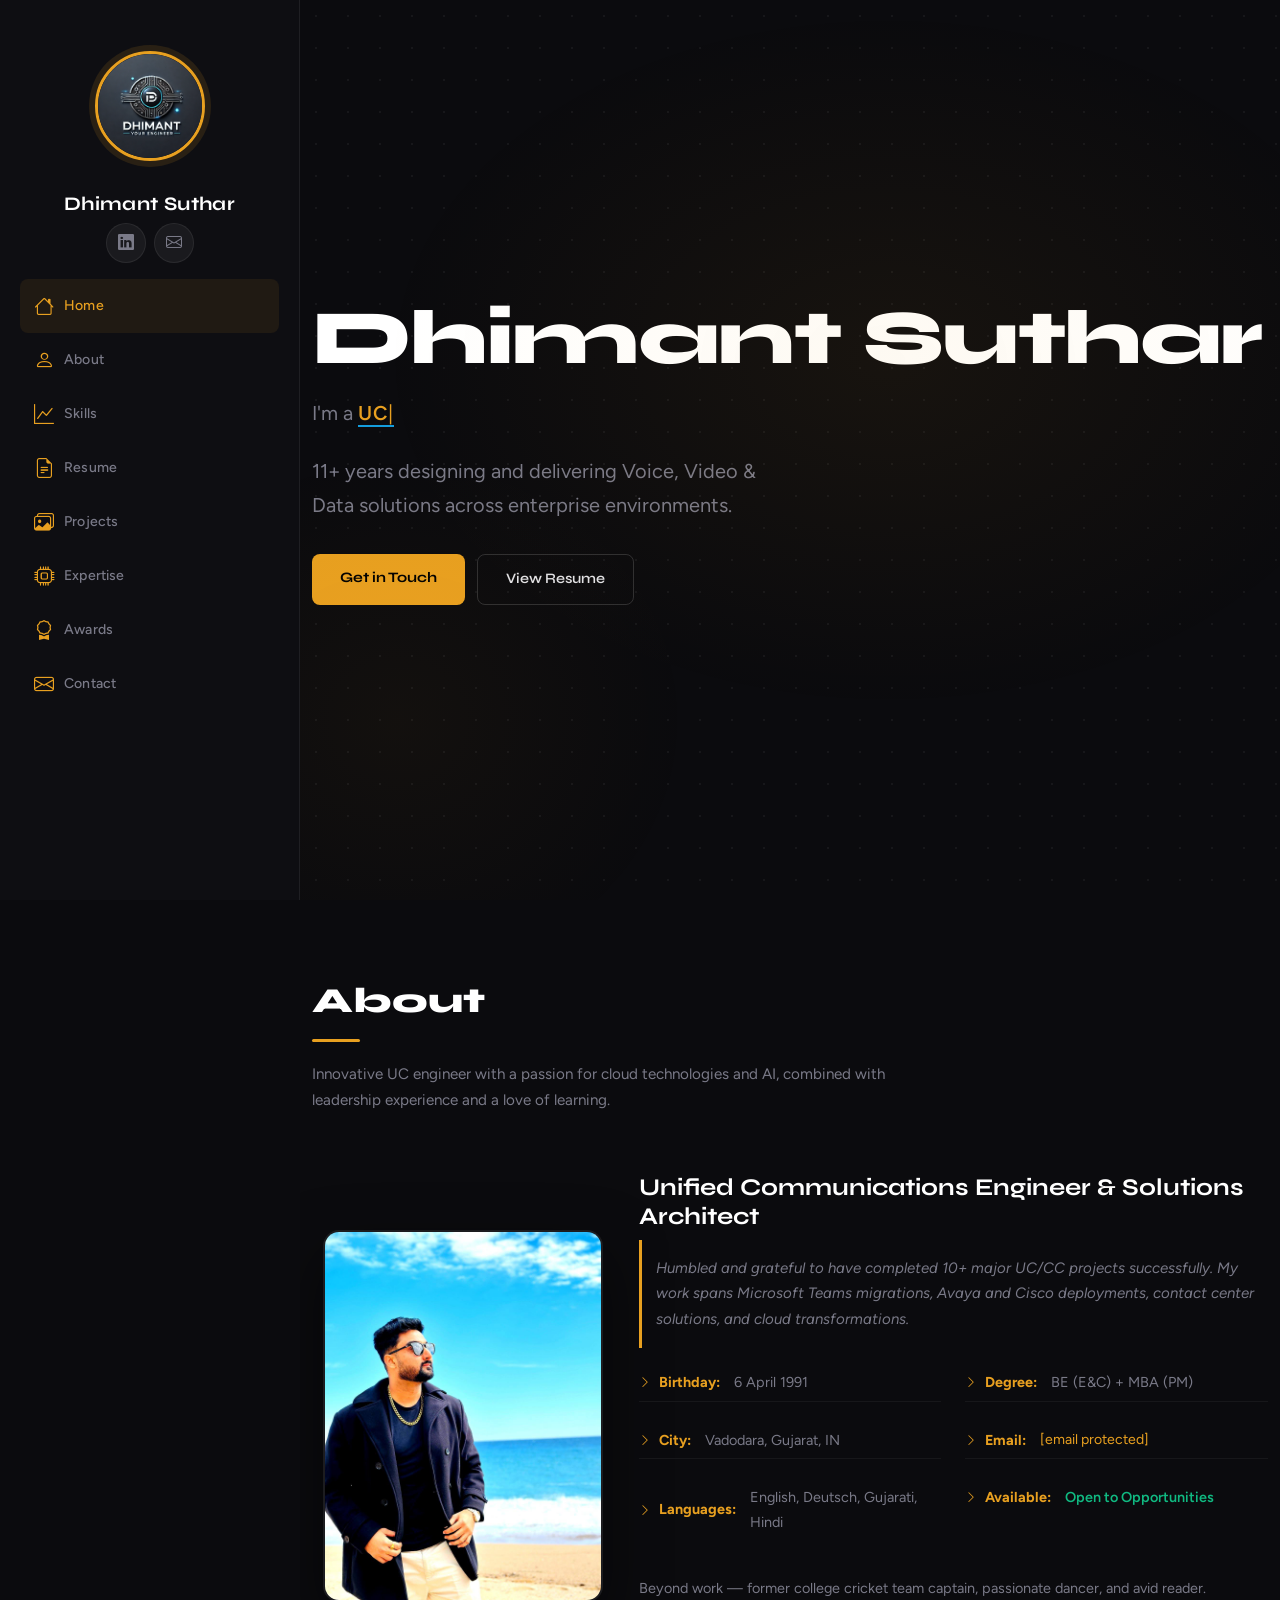
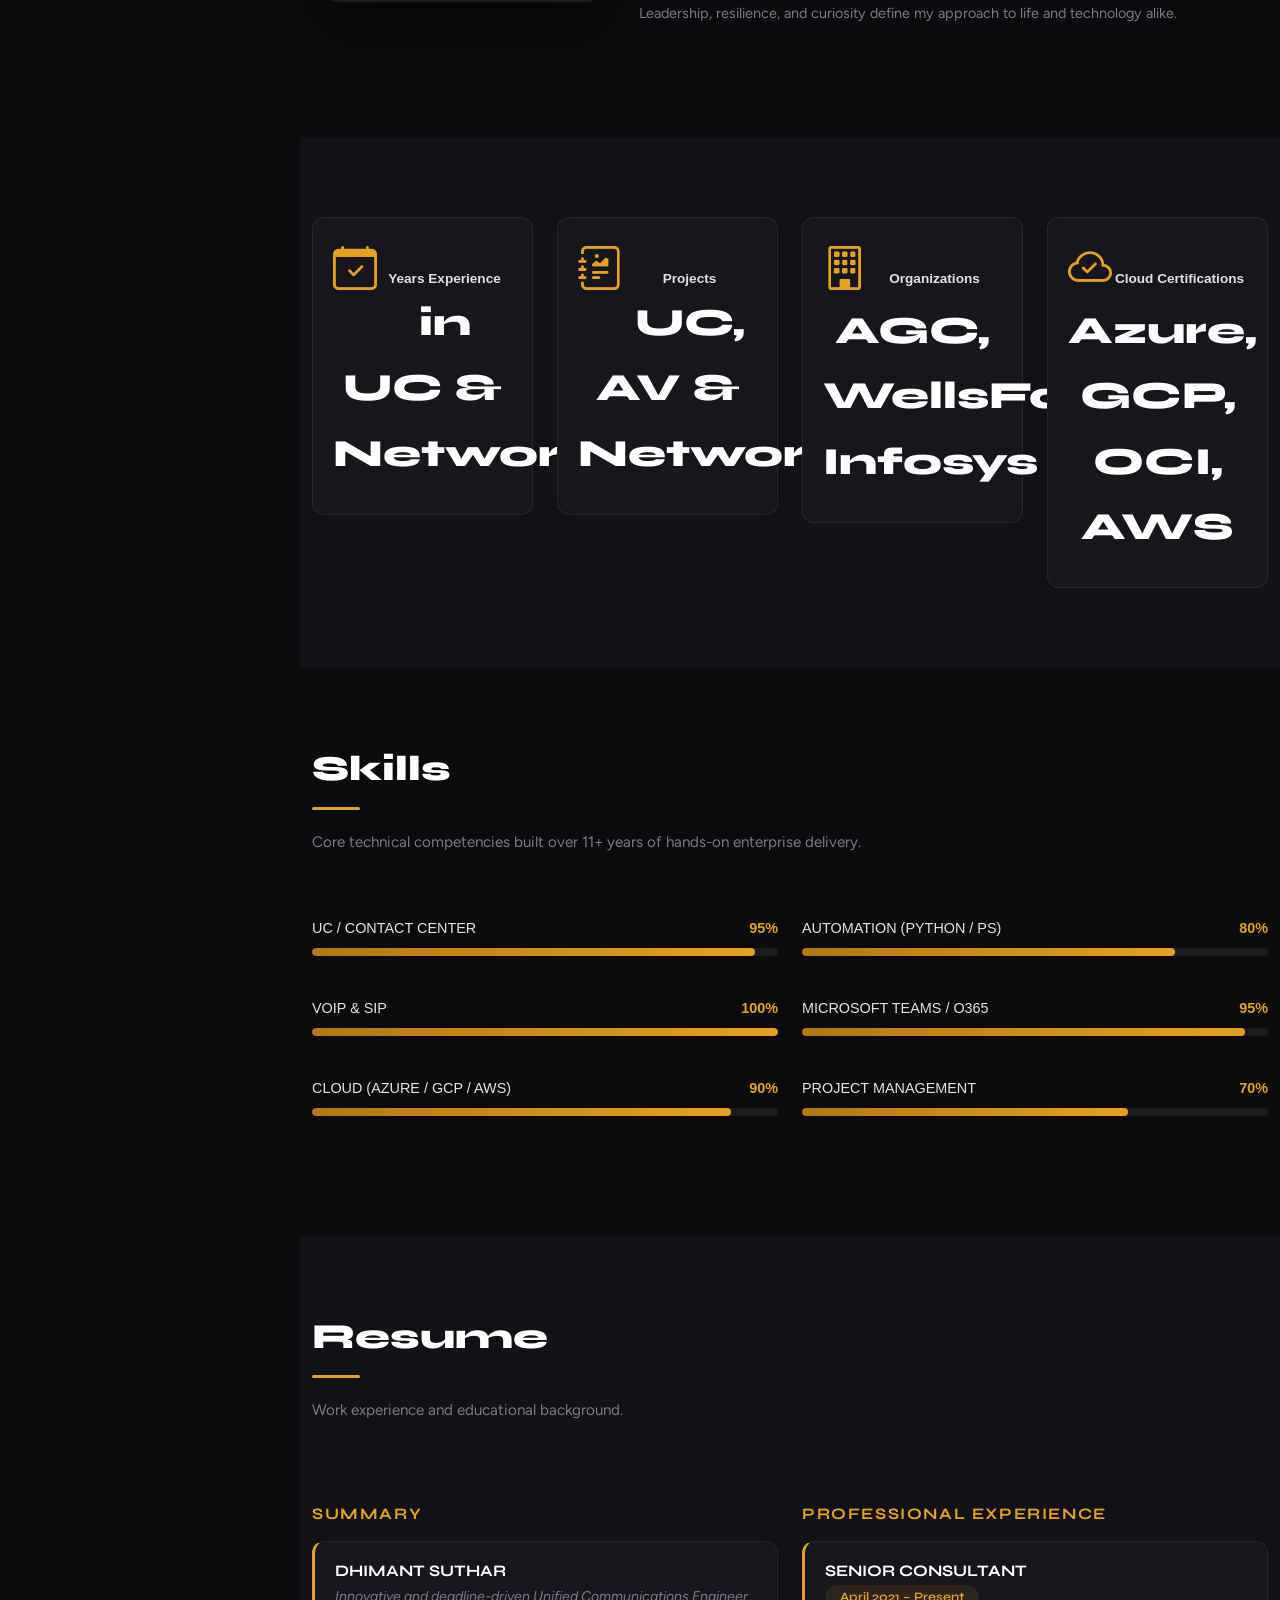
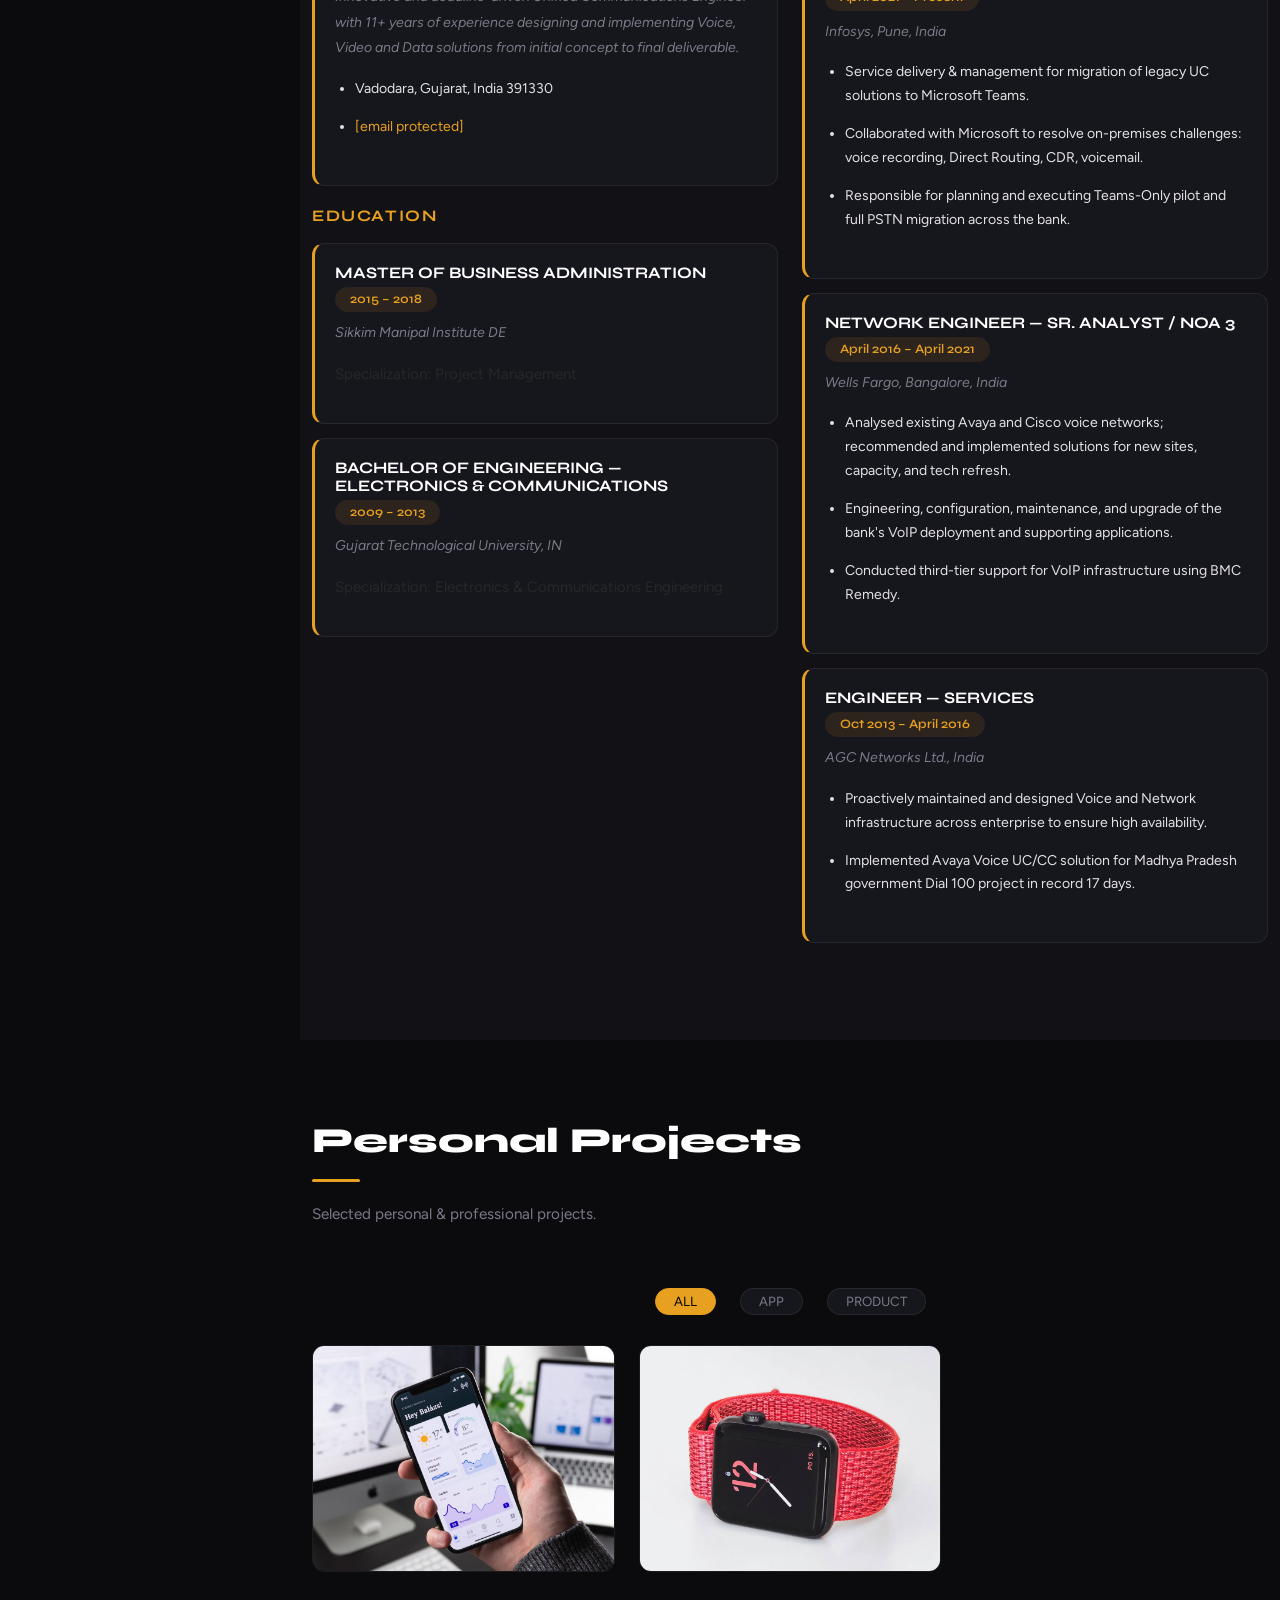
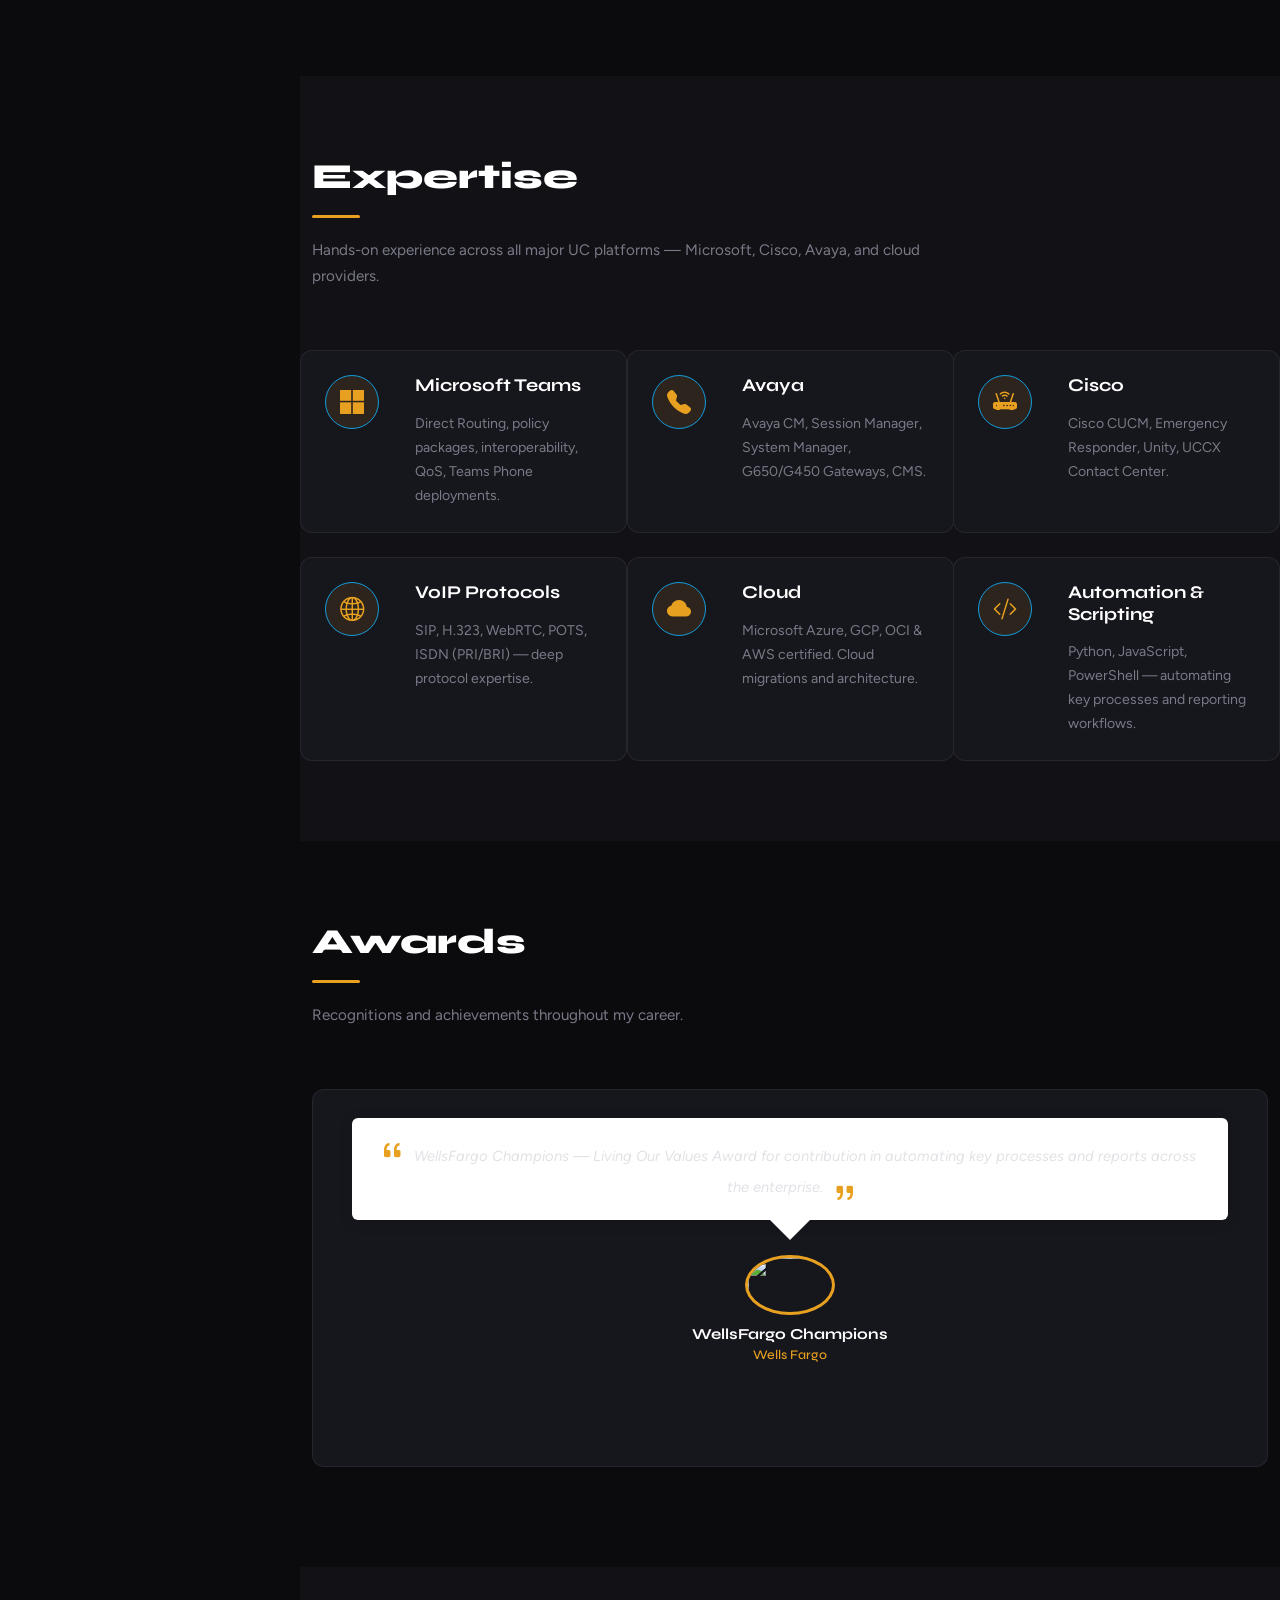
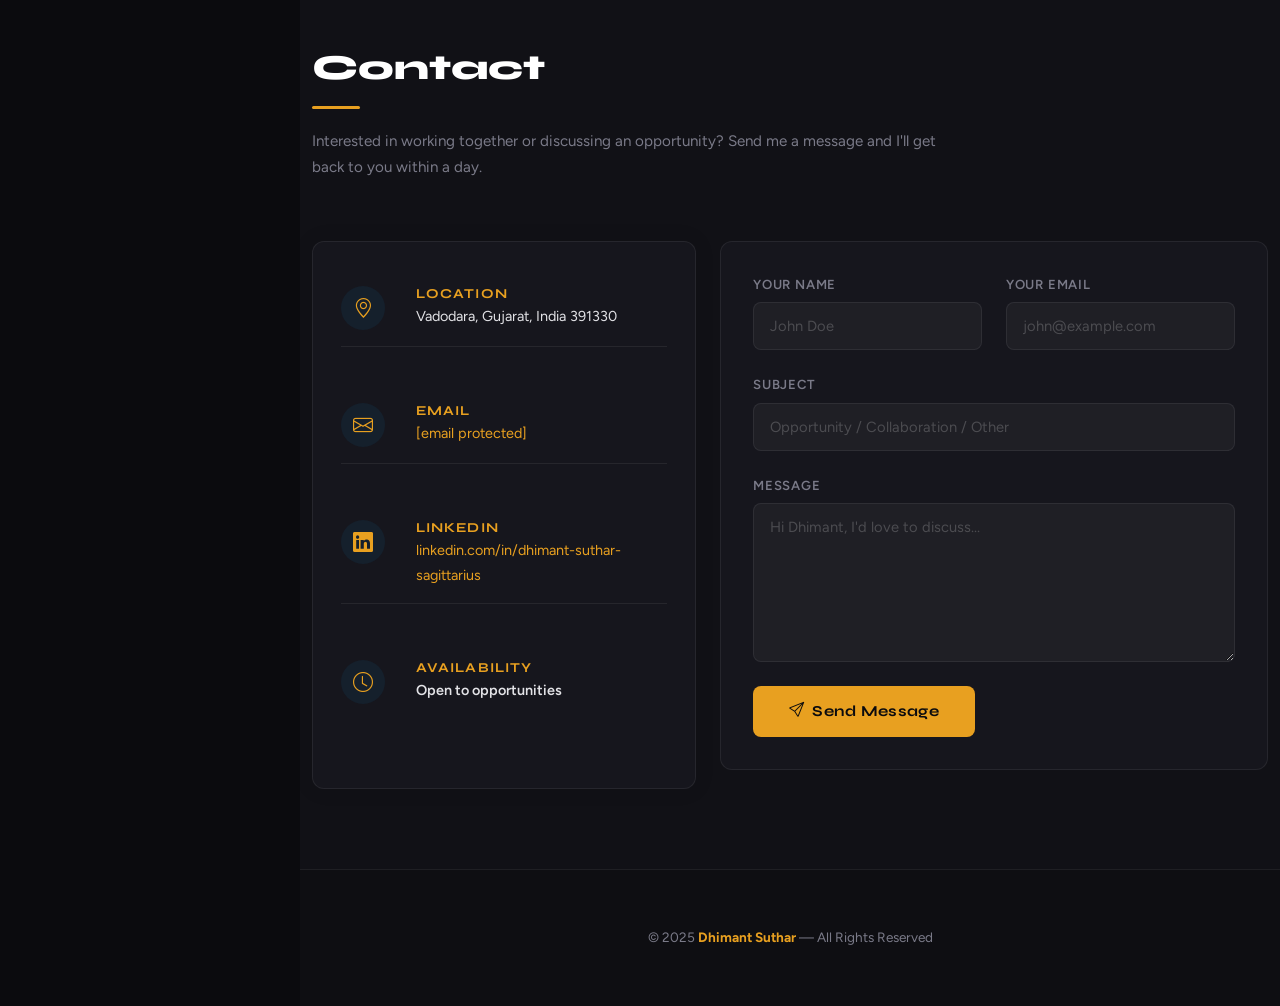
==== index.html @ 6ffeeb61 "COrrected formspree id" ====
<!DOCTYPE html>
<html lang="en">
<head>
  <meta charset="utf-8">
  <meta content="width=device-width, initial-scale=1.0" name="viewport">
  <title>Dhimant Suthar — UC Engineer & Solutions Architect</title>
  <meta name="description" content="Dhimant Suthar — 11+ years in Unified Communications, Cloud, and Solutions Architecture. Based in Vadodara, India.">
  <meta name="keywords" content="Dhimant Suthar, UC Engineer, Solutions Architect, Microsoft Teams, Cisco, Avaya, VoIP, Cloud">

  <!-- Favicons -->
  <link href="assets/img/favicon.png" rel="icon">
  <link href="assets/img/apple-touch-icon.png" rel="apple-touch-icon">

  <!-- Google Fonts: Syne (headings) + Figtree (body) -->
  <link href="https://fonts.googleapis.com" rel="preconnect">
  <link href="https://fonts.gstatic.com" rel="preconnect" crossorigin>
  <link href="https://fonts.googleapis.com/css2?family=Syne:wght@400;600;700;800&family=Figtree:ital,wght@0,300;0,400;0,500;0,600;1,300;1,400&display=swap" rel="stylesheet">

  <!-- Vendor CSS -->
  <link href="assets/vendor/bootstrap/css/bootstrap.min.css" rel="stylesheet">
  <link href="assets/vendor/bootstrap-icons/bootstrap-icons.css" rel="stylesheet">
  <link href="assets/vendor/aos/aos.css" rel="stylesheet">
  <link href="assets/vendor/glightbox/css/glightbox.min.css" rel="stylesheet">
  <link href="assets/vendor/swiper/swiper-bundle.min.css" rel="stylesheet">

  <!-- Base Template CSS -->
  <link href="assets/css/main.css" rel="stylesheet">

  <!-- Google Analytics 4 — STEP 2: Replace G-XXXXXXXXXX with your Measurement ID -->
  <!-- Get your ID at: https://analytics.google.com → Admin → Create Property → Web Stream -->
  <script async src="https://www.googletagmanager.com/gtag/js?id=G-XXXXXXXXXX"></script>
  <script>
    window.dataLayer = window.dataLayer || [];
    function gtag(){dataLayer.push(arguments);}
    gtag('js', new Date());
    gtag('config', 'G-XXXXXXXXXX');
  </script>

  <style>
    /* =============================================
       DESIGN SYSTEM — NOIR AMBER
    ============================================= */
    :root {
      --c-bg:       #0b0b0e;
      --c-surface:  #111116;
      --c-sidebar:  #0e0e12;
      --c-border:   rgba(255,255,255,0.07);
      --c-amber:    #e8a020;
      --c-amber-lt: #f4b84a;
      --c-amber-dk: #b37810;
      --c-text:     #e2e2e6;
      --c-muted:    #7a7a88;
      --c-heading:  #ffffff;
      --c-card:     #16161d;
      --radius:     12px;
      --font-head:  'Syne', sans-serif;
      --font-body:  'Figtree', sans-serif;
      --sidebar-w:  300px;
    }

    /* =============================================
       BASE RESETS
    ============================================= */
    *, *::before, *::after { box-sizing: border-box; }

    html { scroll-behavior: smooth; }

    body {
      background: var(--c-bg) !important;
      color: var(--c-text) !important;
      font-family: var(--font-body) !important;
      font-size: 15px;
      line-height: 1.7;
      -webkit-font-smoothing: antialiased;
    }

    h1,h2,h3,h4,h5,h6 {
      font-family: var(--font-head) !important;
      color: var(--c-heading) !important;
    }

    a { color: var(--c-amber); text-decoration: none; }
    a:hover { color: var(--c-amber-lt); }

    /* =============================================
       SIDEBAR / HEADER
    ============================================= */
    #header.header {
      background: var(--c-sidebar) !important;
      border-right: 1px solid var(--c-border);
      width: var(--sidebar-w) !important;
      padding: 28px 20px !important;
      position: fixed;
    }

    .profile-img img {
      border: 3px solid var(--c-amber) !important;
      box-shadow: 0 0 0 6px rgba(232, 160, 32, 0.12);
      width: 120px;
      height: 120px;
      object-fit: cover;
    }

    .logo .sitename {
      font-family: var(--font-head) !important;
      font-size: 1.2rem !important;
      font-weight: 700 !important;
      color: var(--c-heading) !important;
      letter-spacing: 0.02em;
    }

    .social-links a {
      background: rgba(255,255,255,0.05) !important;
      color: var(--c-muted) !important;
      border: 1px solid var(--c-border) !important;
      border-radius: 8px;
      width: 36px;
      height: 36px;
      display: inline-flex;
      align-items: center;
      justify-content: center;
      font-size: 14px;
      margin: 2px;
      transition: all 0.25s;
    }
    .social-links a:hover {
      background: var(--c-amber) !important;
      color: #000 !important;
      border-color: var(--c-amber) !important;
      transform: translateY(-2px);
    }

    .navmenu ul li a {
      font-family: var(--font-body) !important;
      font-size: 0.88rem !important;
      font-weight: 500 !important;
      color: var(--c-muted) !important;
      padding: 10px 14px !important;
      border-radius: 8px;
      transition: all 0.2s;
      letter-spacing: 0.01em;
    }
    .navmenu ul li a:hover,
    .navmenu ul li a.active {
      color: var(--c-amber) !important;
      background: rgba(232, 160, 32, 0.08) !important;
    }
    .navmenu ul li a i {
      color: var(--c-amber) !important;
      font-size: 16px;
    }

    /* Mobile header toggle */
    .header-toggle {
      color: var(--c-amber) !important;
      background: var(--c-sidebar) !important;
      border: 1px solid var(--c-border) !important;
    }

    /* =============================================
       MAIN CONTENT OFFSET
    ============================================= */
    @media (min-width: 1200px) {
      #main, .main { margin-left: var(--sidebar-w) !important; }
    }

    /* =============================================
       SECTION TITLES
    ============================================= */
    .section-title h2 {
      font-size: 2.2rem !important;
      font-weight: 800 !important;
      color: var(--c-heading) !important;
      position: relative;
      display: inline-block;
    }
    .section-title h2::after {
      content: '';
      display: block;
      width: 48px;
      height: 3px;
      background: var(--c-amber);
      border-radius: 2px;
      margin-top: 10px;
    }
    .section-title p {
      color: var(--c-muted) !important;
      font-size: 0.95rem;
      max-width: 640px;
    }

    /* =============================================
       HERO SECTION
    ============================================= */
    #hero.hero {
      background: var(--c-bg) !important;
      position: relative;
      overflow: hidden;
      min-height: 100vh;
      display: flex;
      align-items: center;
    }

    #hero::before {
      content: '';
      position: absolute;
      inset: 0;
      background:
        radial-gradient(ellipse 80% 60% at 60% 40%, rgba(232,160,32,0.06) 0%, transparent 65%),
        radial-gradient(ellipse 50% 50% at 10% 80%, rgba(232,160,32,0.04) 0%, transparent 60%);
      pointer-events: none;
    }

    /* Dot grid overlay */
    #hero::after {
      content: '';
      position: absolute;
      inset: 0;
      background-image: radial-gradient(rgba(255,255,255,0.05) 1px, transparent 1px);
      background-size: 32px 32px;
      pointer-events: none;
      z-index: 0;
    }

    #hero img { display: none; } /* hide the bg image */

    #hero .container {
      position: relative;
      z-index: 1;
      padding-top: 0 !important;
    }

    #hero h2 {
      font-size: clamp(2.8rem, 6vw, 5rem) !important;
      font-weight: 800 !important;
      color: var(--c-heading) !important;
      line-height: 1.1;
      letter-spacing: -0.02em;
      margin-bottom: 16px;
    }

    #hero p {
      font-size: 1.25rem !important;
      color: var(--c-muted) !important;
      font-family: var(--font-body) !important;
    }

    #hero p .typed {
      color: var(--c-amber) !important;
      font-weight: 600;
    }

    .typed-cursor { color: var(--c-amber) !important; }

    /* =============================================
       ABOUT SECTION
    ============================================= */
    #about { background: var(--c-bg) !important; }

    #about .about img {
      border-radius: var(--radius) !important;
      border: 2px solid var(--c-border);
      box-shadow: 0 20px 60px rgba(0,0,0,0.5);
    }

    #about .content h2 {
      font-size: 1.5rem !important;
      font-weight: 700 !important;
    }

    #about .content ul li {
      color: var(--c-text) !important;
      font-size: 0.9rem;
      padding: 4px 0;
    }

    #about .content ul li strong {
      color: var(--c-amber) !important;
    }

    #about .content .fst-italic {
      color: var(--c-muted) !important;
      border-left: 3px solid var(--c-amber);
      padding-left: 14px;
    }

    /* =============================================
       STATS SECTION
    ============================================= */
    #stats { background: var(--c-surface) !important; }

    .stats-item {
      background: var(--c-card) !important;
      border: 1px solid var(--c-border) !important;
      border-radius: var(--radius) !important;
      padding: 28px 20px !important;
      text-align: center;
      transition: transform 0.25s, border-color 0.25s;
    }
    .stats-item:hover {
      transform: translateY(-4px);
      border-color: var(--c-amber) !important;
    }
    .stats-item i {
      color: var(--c-amber) !important;
      font-size: 2rem;
      margin-bottom: 8px;
    }
    .stats-item span {
      font-family: var(--font-head) !important;
      font-size: 2.4rem !important;
      font-weight: 800 !important;
      color: var(--c-heading) !important;
    }
    .stats-item p {
      margin: 6px 0 0 !important;
      color: var(--c-muted) !important;
      font-size: 0.85rem !important;
    }
    .stats-item p strong {
      color: var(--c-text) !important;
      display: block;
    }

    /* =============================================
       SKILLS SECTION
    ============================================= */
    #skills { background: var(--c-bg) !important; }

    .skills .progress {
      background: transparent !important;
      margin-bottom: 20px;
    }
    .skills .progress .skill {
      display: flex;
      justify-content: space-between;
      font-size: 0.9rem;
      font-weight: 500;
      color: var(--c-text) !important;
      margin-bottom: 8px;
    }
    .skills .progress .skill i {
      color: var(--c-amber) !important;
      font-style: normal;
      font-weight: 600;
    }
    .skills .progress-bar-wrap {
      background: rgba(255,255,255,0.07) !important;
      border-radius: 100px;
      height: 8px;
      overflow: hidden;
    }
    .skills .progress-bar {
      background: linear-gradient(90deg, var(--c-amber-dk), var(--c-amber)) !important;
      border-radius: 100px;
      height: 100%;
      transition: width 1.2s cubic-bezier(0.4, 0, 0.2, 1);
    }

    /* =============================================
       RESUME SECTION
    ============================================= */
    #resume { background: var(--c-surface) !important; }

    .resume-title {
      font-family: var(--font-head) !important;
      font-size: 1rem !important;
      font-weight: 700 !important;
      text-transform: uppercase;
      letter-spacing: 0.1em;
      color: var(--c-amber) !important;
      margin-bottom: 20px;
    }

    .resume-item {
      background: var(--c-card) !important;
      border: 1px solid var(--c-border) !important;
      border-left: 3px solid var(--c-amber) !important;
      border-radius: var(--radius) !important;
      padding: 20px 20px !important;
      margin-bottom: 16px !important;
      position: relative;
    }
    .resume-item::before { display: none !important; }

    .resume-item h4 {
      font-size: 1rem !important;
      font-weight: 700 !important;
      color: var(--c-heading) !important;
      margin-bottom: 4px !important;
    }
    .resume-item h5 {
      font-size: 0.8rem !important;
      font-weight: 600 !important;
      color: var(--c-amber) !important;
      background: rgba(232,160,32,0.1) !important;
      border: none !important;
      display: inline-block;
      padding: 3px 10px;
      border-radius: 100px;
      margin-bottom: 8px !important;
    }
    .resume-item p em {
      color: var(--c-muted) !important;
      font-size: 0.88rem;
    }
    .resume-item ul li {
      color: var(--c-text) !important;
      font-size: 0.88rem;
      margin-bottom: 4px;
    }

    /* =============================================
       PORTFOLIO SECTION
    ============================================= */
    #portfolio { background: var(--c-bg) !important; }

    .portfolio-filters li {
      background: var(--c-card) !important;
      border: 1px solid var(--c-border) !important;
      color: var(--c-muted) !important;
      border-radius: 100px !important;
      font-size: 0.83rem !important;
      padding: 6px 18px !important;
      transition: all 0.2s;
    }
    .portfolio-filters li:hover,
    .portfolio-filters li.filter-active {
      background: var(--c-amber) !important;
      border-color: var(--c-amber) !important;
      color: #000 !important;
    }

    .portfolio-content {
      border-radius: var(--radius) !important;
      overflow: hidden;
      border: 1px solid var(--c-border) !important;
      transition: transform 0.3s, box-shadow 0.3s;
    }
    .portfolio-content:hover {
      transform: translateY(-6px);
      box-shadow: 0 20px 50px rgba(0,0,0,0.5) !important;
    }

    .portfolio-info {
      background: rgba(11,11,14,0.92) !important;
      backdrop-filter: blur(8px);
    }
    .portfolio-info h4 { color: var(--c-heading) !important; font-size: 0.95rem !important; }
    .portfolio-info p { color: var(--c-muted) !important; font-size: 0.82rem !important; }
    .portfolio-info a { color: var(--c-amber) !important; }

    /* =============================================
       SERVICES / EXPERTISE SECTION
    ============================================= */
    #services { background: var(--c-surface) !important; }

    .service-item {
      background: var(--c-card) !important;
      border: 1px solid var(--c-border) !important;
      border-radius: var(--radius) !important;
      padding: 24px !important;
      transition: transform 0.25s, border-color 0.25s;
      gap: 16px;
    }
    .service-item:hover {
      transform: translateY(-4px);
      border-color: var(--c-amber) !important;
    }
    .service-item .icon {
      background: rgba(232,160,32,0.1) !important;
      border-radius: 10px;
      width: 52px;
      height: 52px;
      display: flex;
      align-items: center;
      justify-content: center;
      flex-shrink: 0;
    }
    .service-item .icon i {
      color: var(--c-amber) !important;
      font-size: 1.4rem;
    }
    .service-item .title a {
      font-family: var(--font-head) !important;
      font-size: 1rem !important;
      font-weight: 700 !important;
      color: var(--c-heading) !important;
    }
    .service-item .description {
      color: var(--c-muted) !important;
      font-size: 0.88rem !important;
      margin: 0 !important;
    }

    /* =============================================
       AWARDS (TESTIMONIALS) SECTION
    ============================================= */
    #testimonials { background: var(--c-bg) !important; }

    .testimonial-item {
      background: var(--c-card) !important;
      border: 1px solid var(--c-border) !important;
      border-radius: var(--radius) !important;
      padding: 28px 24px !important;
    }
    .testimonial-item p {
      color: var(--c-text) !important;
      font-size: 0.92rem !important;
      font-style: italic;
    }
    .testimonial-item .quote-icon-left,
    .testimonial-item .quote-icon-right {
      color: var(--c-amber) !important;
      font-size: 1.4rem;
    }
    .testimonial-item .testimonial-img {
      border: 3px solid var(--c-amber) !important;
      border-radius: 50%;
      width: 60px;
      height: 60px;
      object-fit: cover;
    }
    .testimonial-item h3 {
      font-size: 0.95rem !important;
      font-weight: 700 !important;
      color: var(--c-heading) !important;
    }
    .testimonial-item h4 {
      font-size: 0.82rem !important;
      color: var(--c-amber) !important;
    }

    /* =============================================
       CONTACT SECTION
    ============================================= */
    #contact { background: var(--c-surface) !important; }

    .info-wrap {
      background: var(--c-card) !important;
      border: 1px solid var(--c-border) !important;
      border-radius: var(--radius) !important;
      padding: 28px !important;
    }
    .info-item {
      border-bottom: 1px solid var(--c-border) !important;
      padding: 16px 0 !important;
      gap: 16px;
    }
    .info-item:last-child { border-bottom: none !important; }
    .info-item i {
      color: var(--c-amber) !important;
      font-size: 1.4rem;
      width: 44px;
      height: 44px;
      background: rgba(232,160,32,0.1);
      border-radius: 10px;
      display: flex;
      align-items: center;
      justify-content: center;
      flex-shrink: 0;
    }
    .info-item h3 {
      font-size: 0.85rem !important;
      font-weight: 700 !important;
      color: var(--c-amber) !important;
      text-transform: uppercase;
      letter-spacing: 0.08em;
      margin-bottom: 2px !important;
    }
    .info-item p {
      color: var(--c-text) !important;
      margin: 0 !important;
      font-size: 0.9rem !important;
    }

    /* Contact Form */
    #contactForm {
      background: var(--c-card) !important;
      border: 1px solid var(--c-border) !important;
      border-radius: var(--radius) !important;
      padding: 32px !important;
    }
    #contactForm label {
      font-size: 0.82rem;
      font-weight: 600;
      text-transform: uppercase;
      letter-spacing: 0.06em;
      color: var(--c-muted) !important;
      margin-bottom: 6px;
      display: block;
    }
    #contactForm .form-control {
      background: rgba(255,255,255,0.04) !important;
      border: 1px solid var(--c-border) !important;
      color: var(--c-text) !important;
      border-radius: 8px !important;
      padding: 12px 16px !important;
      font-family: var(--font-body) !important;
      font-size: 0.92rem !important;
      transition: border-color 0.2s, box-shadow 0.2s;
    }
    #contactForm .form-control:focus {
      background: rgba(255,255,255,0.06) !important;
      border-color: var(--c-amber) !important;
      box-shadow: 0 0 0 3px rgba(232,160,32,0.12) !important;
      outline: none;
      color: var(--c-heading) !important;
    }
    #contactForm .form-control::placeholder { color: rgba(255,255,255,0.2) !important; }

    #contactForm textarea.form-control { resize: vertical; min-height: 140px; }

    #contact-btn {
      background: var(--c-amber) !important;
      color: #0b0b0e !important;
      border: none !important;
      border-radius: 8px !important;
      padding: 13px 36px !important;
      font-family: var(--font-head) !important;
      font-size: 0.95rem !important;
      font-weight: 700 !important;
      letter-spacing: 0.02em;
      cursor: pointer;
      transition: background 0.2s, transform 0.15s;
      display: inline-flex;
      align-items: center;
      gap: 8px;
    }
    #contact-btn:hover {
      background: var(--c-amber-lt) !important;
      transform: translateY(-2px);
    }
    #contact-btn:disabled {
      opacity: 0.6;
      cursor: not-allowed;
      transform: none !important;
    }

    #form-status {
      font-size: 0.9rem;
      padding: 12px 18px;
      border-radius: 8px;
      display: none;
      margin-top: 12px;
    }
    #form-status.success {
      display: block;
      background: rgba(16, 185, 129, 0.1);
      border: 1px solid rgba(16, 185, 129, 0.4);
      color: #10b981;
    }
    #form-status.error {
      display: block;
      background: rgba(239, 68, 68, 0.1);
      border: 1px solid rgba(239, 68, 68, 0.4);
      color: #ef4444;
    }

    /* =============================================
       FOOTER
    ============================================= */
    #footer.footer {
      background: var(--c-sidebar) !important;
      border-top: 1px solid var(--c-border) !important;
    }
    .footer .copyright p { color: var(--c-muted) !important; font-size: 0.85rem !important; }

    /* =============================================
       SCROLL TOP
    ============================================= */
    #scroll-top {
      background: var(--c-amber) !important;
      color: #0b0b0e !important;
      border-radius: 10px !important;
      width: 40px !important;
      height: 40px !important;
    }

    /* =============================================
       PRELOADER
    ============================================= */
    #preloader {
      background: var(--c-bg) !important;
    }
    #preloader::before {
      border-color: rgba(255,255,255,0.05) !important;
      border-top-color: var(--c-amber) !important;
    }

    /* =============================================
       SWIPER PAGINATION
    ============================================= */
    .swiper-pagination-bullet { background: var(--c-muted) !important; }
    .swiper-pagination-bullet-active { background: var(--c-amber) !important; }

    /* =============================================
       UTILITY / MISC
    ============================================= */
    section { padding: 80px 0 !important; }

    .light-background { background: var(--c-surface) !important; }

    /* AOS animations look better on dark */
    [data-aos] { will-change: transform, opacity; }

    /* Isotope items gap */
    .portfolio-item { margin-bottom: 24px; }
  </style>
</head>

<body class="index-page">

  <!-- ==============================
       SIDEBAR / HEADER
  =============================== -->
  <header id="header" class="header dark-background d-flex flex-column">
    <i class="header-toggle d-xl-none bi bi-list"></i>

    <div class="profile-img text-center mt-2 mb-3">
      <img src="assets/img/apple-touch-icon2.jpg" alt="Dhimant Suthar" class="img-fluid rounded-circle" style="width:110px;height:110px;object-fit:cover;">
    </div>

    <a href="index.html" class="logo d-flex align-items-center justify-content-center mb-2">
      <h1 class="sitename">Dhimant Suthar</h1>
    </a>

    <div class="social-links text-center mb-3">
      <a href="https://www.linkedin.com/in/dhimant-suthar-sagittarius" target="_blank" class="linkedin" title="LinkedIn"><i class="bi bi-linkedin"></i></a>
      <a href="/cdn-cgi/l/email-protection#5d393534303c33292e2829353c2f6a6c1d3a303c3431733e3230" class="email" title="Email"><i class="bi bi-envelope"></i></a>
    </div>

    <nav id="navmenu" class="navmenu">
      <ul>
        <li><a href="#hero" class="active"><i class="bi bi-house navicon"></i> Home</a></li>
        <li><a href="#about"><i class="bi bi-person navicon"></i> About</a></li>
        <li><a href="#skills"><i class="bi bi-graph-up navicon"></i> Skills</a></li>
        <li><a href="#resume"><i class="bi bi-file-earmark-text navicon"></i> Resume</a></li>
        <li><a href="#portfolio"><i class="bi bi-images navicon"></i> Projects</a></li>
        <li><a href="#services"><i class="bi bi-cpu navicon"></i> Expertise</a></li>
        <li><a href="#testimonials"><i class="bi bi-award navicon"></i> Awards</a></li>
        <li><a href="#contact"><i class="bi bi-envelope navicon"></i> Contact</a></li>
      </ul>
    </nav>
  </header><!-- /Header -->

  <main class="main">

    <!-- ==============================
         HERO SECTION
    =============================== -->
    <section id="hero" class="hero section dark-background">
      <img src="" alt="" style="display:none">
      <div class="container" data-aos="fade-up" data-aos-delay="100">
        <h2>Dhimant Suthar</h2>
        <p>I'm a&nbsp;<span class="typed" data-typed-items="UC Engineer,Solutions Architect,Cloud Specialist,Problem Solver">UC Engineer</span><span class="typed-cursor typed-cursor--blink" aria-hidden="true"></span></p>
        <p style="margin-top:24px; font-size:0.95rem; color:var(--c-muted); max-width:480px; line-height:1.7;">
          11+ years designing and delivering Voice, Video &amp; Data solutions across enterprise environments.
        </p>
        <div style="margin-top:32px; display:flex; gap:12px; flex-wrap:wrap;">
          <a href="#contact" style="background:var(--c-amber);color:#000;padding:12px 28px;border-radius:8px;font-family:var(--font-head);font-weight:700;font-size:0.9rem;transition:all 0.2s;" onmouseover="this.style.background='#f4b84a'" onmouseout="this.style.background='#e8a020'">Get in Touch</a>
          <a href="#resume" style="background:transparent;color:var(--c-text);padding:12px 28px;border-radius:8px;font-family:var(--font-head);font-weight:600;font-size:0.9rem;border:1px solid rgba(255,255,255,0.15);transition:all 0.2s;" onmouseover="this.style.borderColor='var(--c-amber)';this.style.color='var(--c-amber)'" onmouseout="this.style.borderColor='rgba(255,255,255,0.15)';this.style.color='var(--c-text)'">View Resume</a>
        </div>
      </div>
    </section><!-- /Hero -->

    <!-- ==============================
         ABOUT SECTION
    =============================== -->
    <section id="about" class="about section">
      <div class="container section-title" data-aos="fade-up">
        <h2>About</h2>
        <p>Innovative UC engineer with a passion for cloud technologies and AI, combined with leadership experience and a love of learning.</p>
      </div>

      <div class="container" data-aos="fade-up" data-aos-delay="100">
        <div class="row gy-4 justify-content-center align-items-center">
          <div class="col-lg-4 text-center">
            <img src="assets/img/my-profile-img.jpg" class="img-fluid" alt="Dhimant Suthar" style="border-radius:16px; max-width:280px; border:2px solid rgba(255,255,255,0.07); box-shadow: 0 24px 60px rgba(0,0,0,0.5);">
          </div>
          <div class="col-lg-8 content">
            <h2>Unified Communications Engineer &amp; Solutions Architect</h2>
            <p class="fst-italic py-3">
              Humbled and grateful to have completed 10+ major UC/CC projects successfully. My work spans Microsoft Teams migrations, Avaya and Cisco deployments, contact center solutions, and cloud transformations.
            </p>
            <div class="row">
              <div class="col-lg-6">
                <ul style="list-style:none; padding:0;">
                  <li style="padding:6px 0; border-bottom:1px solid rgba(255,255,255,0.05);">
                    <i class="bi bi-chevron-right" style="color:var(--c-amber);font-size:12px;margin-right:8px;"></i>
                    <strong>Birthday:</strong>&nbsp;<span style="color:var(--c-muted);">6 April 1991</span>
                  </li>
                  <li style="padding:6px 0; border-bottom:1px solid rgba(255,255,255,0.05);">
                    <i class="bi bi-chevron-right" style="color:var(--c-amber);font-size:12px;margin-right:8px;"></i>
                    <strong>City:</strong>&nbsp;<span style="color:var(--c-muted);">Vadodara, Gujarat, IN</span>
                  </li>
                  <li style="padding:6px 0;">
                    <i class="bi bi-chevron-right" style="color:var(--c-amber);font-size:12px;margin-right:8px;"></i>
                    <strong>Languages:</strong>&nbsp;<span style="color:var(--c-muted);">English, Deutsch, Gujarati, Hindi</span>
                  </li>
                </ul>
              </div>
              <div class="col-lg-6">
                <ul style="list-style:none; padding:0;">
                  <li style="padding:6px 0; border-bottom:1px solid rgba(255,255,255,0.05);">
                    <i class="bi bi-chevron-right" style="color:var(--c-amber);font-size:12px;margin-right:8px;"></i>
                    <strong>Degree:</strong>&nbsp;<span style="color:var(--c-muted);">BE (E&amp;C) + MBA (PM)</span>
                  </li>
                  <li style="padding:6px 0; border-bottom:1px solid rgba(255,255,255,0.05);">
                    <i class="bi bi-chevron-right" style="color:var(--c-amber);font-size:12px;margin-right:8px;"></i>
                    <strong>Email:</strong>&nbsp;<a href="/cdn-cgi/l/email-protection#ee8a8687838f809a9d9b9a868f9cd9dfae89838f8782c08d8183" style="color:var(--c-amber); font-size:0.88rem;"><span class="__cf_email__" data-cfemail="56323e3f3b3738222523223e3724616716313b373f3a7835393b">[email&#160;protected]</span></a>
                  </li>
                  <li style="padding:6px 0;">
                    <i class="bi bi-chevron-right" style="color:var(--c-amber);font-size:12px;margin-right:8px;"></i>
                    <strong>Available:</strong>&nbsp;<span style="color:#10b981; font-weight:600;">Open to Opportunities</span>
                  </li>
                </ul>
              </div>
            </div>
            <p class="py-3" style="color:var(--c-muted); font-size:0.9rem;">
              Beyond work — former college cricket team captain, passionate dancer, and avid reader. Leadership, resilience, and curiosity define my approach to life and technology alike.
            </p>
          </div>
        </div>
      </div>
    </section><!-- /About -->

    <!-- ==============================
         STATS SECTION
    =============================== -->
    <section id="stats" class="stats section">
      <div class="container" data-aos="fade-up" data-aos-delay="100">
        <div class="row gy-4">

          <div class="col-lg-3 col-md-6">
            <div class="stats-item">
              <i class="bi bi-calendar-check"></i>
              <span data-purecounter-start="0" data-purecounter-end="11" data-purecounter-duration="1" class="purecounter"></span>
              <p><strong>Years Experience</strong> <span>in UC &amp; Networking</span></p>
            </div>
          </div>

          <div class="col-lg-3 col-md-6">
            <div class="stats-item">
              <i class="bi bi-journal-richtext"></i>
              <span data-purecounter-start="0" data-purecounter-end="15" data-purecounter-duration="1" class="purecounter"></span>
              <p><strong>Projects</strong> <span>UC, AV &amp; Networking</span></p>
            </div>
          </div>

          <div class="col-lg-3 col-md-6">
            <div class="stats-item">
              <i class="bi bi-building"></i>
              <span data-purecounter-start="0" data-purecounter-end="3" data-purecounter-duration="1" class="purecounter"></span>
              <p><strong>Organizations</strong> <span>AGC, WellsFargo, Infosys</span></p>
            </div>
          </div>

          <div class="col-lg-3 col-md-6">
            <div class="stats-item">
              <i class="bi bi-cloud-check"></i>
              <span data-purecounter-start="0" data-purecounter-end="4" data-purecounter-duration="1" class="purecounter"></span>
              <p><strong>Cloud Certifications</strong> <span>Azure, GCP, OCI, AWS</span></p>
            </div>
          </div>

        </div>
      </div>
    </section><!-- /Stats -->

    <!-- ==============================
         SKILLS SECTION
    =============================== -->
    <section id="skills" class="skills section">
      <div class="container section-title" data-aos="fade-up">
        <h2>Skills</h2>
        <p>Core technical competencies built over 11+ years of hands-on enterprise delivery.</p>
      </div>

      <div class="container" data-aos="fade-up" data-aos-delay="100">
        <div class="row skills-content skills-animation">
          <div class="col-lg-6">
            <div class="progress">
              <span class="skill"><span>UC / Contact Center</span> <i class="val">95%</i></span>
              <div class="progress-bar-wrap">
                <div class="progress-bar" role="progressbar" style="width:95%" aria-valuenow="95" aria-valuemin="0" aria-valuemax="100"></div>
              </div>
            </div>
            <div class="progress">
              <span class="skill"><span>VoIP &amp; SIP</span> <i class="val">100%</i></span>
              <div class="progress-bar-wrap">
                <div class="progress-bar" role="progressbar" style="width:100%" aria-valuenow="100" aria-valuemin="0" aria-valuemax="100"></div>
              </div>
            </div>
            <div class="progress">
              <span class="skill"><span>Cloud (Azure / GCP / AWS)</span> <i class="val">90%</i></span>
              <div class="progress-bar-wrap">
                <div class="progress-bar" role="progressbar" style="width:90%" aria-valuenow="90" aria-valuemin="0" aria-valuemax="100"></div>
              </div>
            </div>
          </div>
          <div class="col-lg-6">
            <div class="progress">
              <span class="skill"><span>Automation (Python / PS)</span> <i class="val">80%</i></span>
              <div class="progress-bar-wrap">
                <div class="progress-bar" role="progressbar" style="width:80%" aria-valuenow="80" aria-valuemin="0" aria-valuemax="100"></div>
              </div>
            </div>
            <div class="progress">
              <span class="skill"><span>Microsoft Teams / O365</span> <i class="val">95%</i></span>
              <div class="progress-bar-wrap">
                <div class="progress-bar" role="progressbar" style="width:95%" aria-valuenow="95" aria-valuemin="0" aria-valuemax="100"></div>
              </div>
            </div>
            <div class="progress">
              <span class="skill"><span>Project Management</span> <i class="val">70%</i></span>
              <div class="progress-bar-wrap">
                <div class="progress-bar" role="progressbar" style="width:70%" aria-valuenow="70" aria-valuemin="0" aria-valuemax="100"></div>
              </div>
            </div>
          </div>
        </div>
      </div>
    </section><!-- /Skills -->

    <!-- ==============================
         RESUME SECTION
    =============================== -->
    <section id="resume" class="resume section">
      <div class="container section-title" data-aos="fade-up">
        <h2>Resume</h2>
        <p>Work experience and educational background.</p>
      </div>

      <div class="container">
        <div class="row">

          <div class="col-lg-6" data-aos="fade-up" data-aos-delay="100">
            <h3 class="resume-title">Summary</h3>
            <div class="resume-item pb-0">
              <h4>Dhimant Suthar</h4>
              <p><em>Innovative and deadline-driven Unified Communications Engineer with 11+ years of experience designing and implementing Voice, Video and Data solutions from initial concept to final deliverable.</em></p>
              <ul>
                <li>Vadodara, Gujarat, India 391330</li>
                <li><a href="/cdn-cgi/l/email-protection#593d31303438372d2a2c2d31382b6e68193e34383035773a3634"><span class="__cf_email__" data-cfemail="3e5a5657535f504a4d4b4a565f4c090f7e59535f5752105d5153">[email&#160;protected]</span></a></li>
              </ul>
            </div>

            <h3 class="resume-title">Education</h3>
            <div class="resume-item">
              <h4>Master of Business Administration</h4>
              <h5>2015 – 2018</h5>
              <p><em>Sikkim Manipal Institute DE</em></p>
              <p>Specialization: Project Management</p>
            </div>
            <div class="resume-item">
              <h4>Bachelor of Engineering — Electronics &amp; Communications</h4>
              <h5>2009 – 2013</h5>
              <p><em>Gujarat Technological University, IN</em></p>
              <p>Specialization: Electronics &amp; Communications Engineering</p>
            </div>
          </div>

          <div class="col-lg-6" data-aos="fade-up" data-aos-delay="200">
            <h3 class="resume-title">Professional Experience</h3>

            <div class="resume-item">
              <h4>Senior Consultant</h4>
              <h5>April 2021 – Present</h5>
              <p><em>Infosys, Pune, India</em></p>
              <ul>
                <li>Service delivery &amp; management for migration of legacy UC solutions to Microsoft Teams.</li>
                <li>Collaborated with Microsoft to resolve on-premises challenges: voice recording, Direct Routing, CDR, voicemail.</li>
                <li>Responsible for planning and executing Teams-Only pilot and full PSTN migration across the bank.</li>
              </ul>
            </div>

            <div class="resume-item">
              <h4>Network Engineer — Sr. Analyst / NOA 3</h4>
              <h5>April 2016 – April 2021</h5>
              <p><em>Wells Fargo, Bangalore, India</em></p>
              <ul>
                <li>Analysed existing Avaya and Cisco voice networks; recommended and implemented solutions for new sites, capacity, and tech refresh.</li>
                <li>Engineering, configuration, maintenance, and upgrade of the bank's VoIP deployment and supporting applications.</li>
                <li>Conducted third-tier support for VoIP infrastructure using BMC Remedy.</li>
              </ul>
            </div>

            <div class="resume-item">
              <h4>Engineer — Services</h4>
              <h5>Oct 2013 – April 2016</h5>
              <p><em>AGC Networks Ltd., India</em></p>
              <ul>
                <li>Proactively maintained and designed Voice and Network infrastructure across enterprise to ensure high availability.</li>
                <li>Implemented Avaya Voice UC/CC solution for Madhya Pradesh government Dial 100 project in record 17 days.</li>
              </ul>
            </div>
          </div>

        </div>
      </div>
    </section><!-- /Resume -->

    <!-- ==============================
         PORTFOLIO SECTION
    =============================== -->
    <section id="portfolio" class="portfolio section">
      <div class="container section-title" data-aos="fade-up">
        <h2>Personal Projects</h2>
        <p>Selected personal &amp; professional projects.</p>
      </div>

      <div class="container">
        <div class="isotope-layout" data-default-filter="*" data-layout="masonry" data-sort="original-order">

          <ul class="portfolio-filters isotope-filters" data-aos="fade-up" data-aos-delay="100">
            <li data-filter="*" class="filter-active">All</li>
            <li data-filter=".filter-app">App</li>
            <li data-filter=".filter-product">Product</li>
          </ul>

          <div class="row gy-4 isotope-container" data-aos="fade-up" data-aos-delay="200">

            <div class="col-lg-4 col-md-6 portfolio-item isotope-item filter-app">
              <div class="portfolio-content h-100">
                <img src="assets/img/portfolio/app-1.jpg" class="img-fluid" alt="WebRTC IM App">
                <div class="portfolio-info">
                  <h4>WebRTC Messenger</h4>
                  <p>IM and messaging app based on WebRTC</p>
                  <a href="assets/img/portfolio/app-1.jpg" title="WebRTC Messenger" data-gallery="portfolio-gallery-app" class="glightbox preview-link"><i class="bi bi-zoom-in"></i></a>
                </div>
              </div>
            </div>

            <div class="col-lg-4 col-md-6 portfolio-item isotope-item filter-product">
              <div class="portfolio-content h-100">
                <img src="assets/img/portfolio/product-1.jpg" class="img-fluid" alt="PowerBI Dashboard">
                <div class="portfolio-info">
                  <h4>PowerBI Analytics</h4>
                  <p>PowerBI solutions for data analytics &amp; reporting</p>
                  <a href="assets/img/portfolio/product-1.jpg" title="PowerBI Analytics" data-gallery="portfolio-gallery-product" class="glightbox preview-link"><i class="bi bi-zoom-in"></i></a>
                </div>
              </div>
            </div>

          </div>
        </div>
      </div>
    </section><!-- /Portfolio -->

    <!-- ==============================
         EXPERTISE (SERVICES) SECTION
    =============================== -->
    <section id="services" class="services section">
      <div class="container section-title" data-aos="fade-up">
        <h2>Expertise</h2>
        <p>Hands-on experience across all major UC platforms — Microsoft, Cisco, Avaya, and cloud providers.</p>
      </div>

      <div class="container">
        <div class="row gy-4">

          <div class="col-lg-4 col-md-6 service-item d-flex" data-aos="fade-up" data-aos-delay="100">
            <div class="icon flex-shrink-0"><i class="bi bi-microsoft"></i></div>
            <div>
              <h4 class="title">Microsoft Teams</h4>
              <p class="description">Direct Routing, policy packages, interoperability, QoS, Teams Phone deployments.</p>
            </div>
          </div>

          <div class="col-lg-4 col-md-6 service-item d-flex" data-aos="fade-up" data-aos-delay="200">
            <div class="icon flex-shrink-0"><i class="bi bi-telephone-fill"></i></div>
            <div>
              <h4 class="title">Avaya</h4>
              <p class="description">Avaya CM, Session Manager, System Manager, G650/G450 Gateways, CMS.</p>
            </div>
          </div>

          <div class="col-lg-4 col-md-6 service-item d-flex" data-aos="fade-up" data-aos-delay="300">
            <div class="icon flex-shrink-0"><i class="bi bi-router-fill"></i></div>
            <div>
              <h4 class="title">Cisco</h4>
              <p class="description">Cisco CUCM, Emergency Responder, Unity, UCCX Contact Center.</p>
            </div>
          </div>

          <div class="col-lg-4 col-md-6 service-item d-flex" data-aos="fade-up" data-aos-delay="400">
            <div class="icon flex-shrink-0"><i class="bi bi-globe2"></i></div>
            <div>
              <h4 class="title">VoIP Protocols</h4>
              <p class="description">SIP, H.323, WebRTC, POTS, ISDN (PRI/BRI) — deep protocol expertise.</p>
            </div>
          </div>

          <div class="col-lg-4 col-md-6 service-item d-flex" data-aos="fade-up" data-aos-delay="500">
            <div class="icon flex-shrink-0"><i class="bi bi-cloud-fill"></i></div>
            <div>
              <h4 class="title">Cloud</h4>
              <p class="description">Microsoft Azure, GCP, OCI &amp; AWS certified. Cloud migrations and architecture.</p>
            </div>
          </div>

          <div class="col-lg-4 col-md-6 service-item d-flex" data-aos="fade-up" data-aos-delay="600">
            <div class="icon flex-shrink-0"><i class="bi bi-code-slash"></i></div>
            <div>
              <h4 class="title">Automation &amp; Scripting</h4>
              <p class="description">Python, JavaScript, PowerShell — automating key processes and reporting workflows.</p>
            </div>
          </div>

        </div>
      </div>
    </section><!-- /Expertise -->

    <!-- ==============================
         AWARDS SECTION
    =============================== -->
    <section id="testimonials" class="testimonials section">
      <div class="container section-title" data-aos="fade-up">
        <h2>Awards</h2>
        <p>Recognitions and achievements throughout my career.</p>
      </div>

      <div class="container" data-aos="fade-up" data-aos-delay="100">
        <div class="swiper init-swiper">
          <script data-cfasync="false" src="/cdn-cgi/scripts/5c5dd728/cloudflare-static/email-decode.min.js"></script><script type="application/json" class="swiper-config">
            {
              "loop": true,
              "speed": 600,
              "autoplay": { "delay": 5000 },
              "slidesPerView": "auto",
              "pagination": { "el": ".swiper-pagination", "type": "bullets", "clickable": true },
              "breakpoints": {
                "320": { "slidesPerView": 1, "spaceBetween": 20 },
                "1200": { "slidesPerView": 2, "spaceBetween": 20 }
              }
            }
          </script>
          <div class="swiper-wrapper">

            <div class="swiper-slide">
              <div class="testimonial-item">
                <p>
                  <i class="bi bi-quote quote-icon-left"></i>
                  <span>WellsFargo Champions — Living Our Values Award for contribution in automating key processes and reports across the enterprise.</span>
                  <i class="bi bi-quote quote-icon-right"></i>
                </p>
                <img src="assets/img/testimonials/testimonials-1.jpg" class="testimonial-img" alt="">
                <h3>WellsFargo Champions</h3>
                <h4>Wells Fargo</h4>
              </div>
            </div>

            <div class="swiper-slide">
              <div class="testimonial-item">
                <p>
                  <i class="bi bi-quote quote-icon-left"></i>
                  <span>Recognised for going above and beyond key responsibility areas and contributing to major platform support across the enterprise.</span>
                  <i class="bi bi-quote quote-icon-right"></i>
                </p>
                <img src="assets/img/testimonials/testimonials-2.jpg" class="testimonial-img" alt="">
                <h3>Achieving Excellence</h3>
                <h4>Wells Fargo</h4>
              </div>
            </div>

            <div class="swiper-slide">
              <div class="testimonial-item">
                <p>
                  <i class="bi bi-quote quote-icon-left"></i>
                  <span>Implemented Avaya Voice UC/CC solution — part of the Dial 100 Project for Madhya Pradesh government — in a record 17 days.</span>
                  <i class="bi bi-quote quote-icon-right"></i>
                </p>
                <img src="assets/img/testimonials/testimonials-3.jpg" class="testimonial-img" alt="">
                <h3>CEO Performance Plus</h3>
                <h4>AGC Networks Ltd.</h4>
              </div>
            </div>

          </div>
          <div class="swiper-pagination" style="margin-top:20px; position:relative;"></div>
        </div>
      </div>
    </section><!-- /Awards -->

    <!-- ==============================
         CONTACT SECTION
    =============================== -->
    <section id="contact" class="contact section">
      <div class="container section-title" data-aos="fade-up">
        <h2>Contact</h2>
        <p>Interested in working together or discussing an opportunity? Send me a message and I'll get back to you within a day.</p>
      </div>

      <div class="container" data-aos="fade-up" data-aos-delay="100">
        <div class="row gy-4">

          <div class="col-lg-5">
            <div class="info-wrap">

              <div class="info-item d-flex" data-aos="fade-up" data-aos-delay="200">
                <i class="bi bi-geo-alt flex-shrink-0"></i>
                <div>
                  <h3>Location</h3>
                  <p>Vadodara, Gujarat, India 391330</p>
                </div>
              </div>

              <div class="info-item d-flex" data-aos="fade-up" data-aos-delay="300">
                <i class="bi bi-envelope flex-shrink-0"></i>
                <div>
                  <h3>Email</h3>
                  <p><a href="/cdn-cgi/l/email-protection#2b4f4342464a455f585e5f434a591c1a6b4c464a424705484446"><span class="__cf_email__" data-cfemail="90f4f8f9fdf1fee4e3e5e4f8f1e2a7a1d0f7fdf1f9fcbef3fffd">[email&#160;protected]</span></a></p>
                </div>
              </div>

              <div class="info-item d-flex" data-aos="fade-up" data-aos-delay="400">
                <i class="bi bi-linkedin flex-shrink-0"></i>
                <div>
                  <h3>LinkedIn</h3>
                  <p><a href="https://www.linkedin.com/in/dhimant-suthar-sagittarius" target="_blank">linkedin.com/in/dhimant-suthar-sagittarius</a></p>
                </div>
              </div>

              <div class="info-item d-flex" data-aos="fade-up" data-aos-delay="500">
                <i class="bi bi-clock flex-shrink-0"></i>
                <div>
                  <h3>Availability</h3>
                  <p style="color:#10b981; font-weight:600;">Open to opportunities</p>
                </div>
              </div>

            </div>
          </div>

          <div class="col-lg-7">
            <div id="contactForm" data-aos="fade-up" data-aos-delay="200">
              <div class="row gy-4">

                <div class="col-md-6">
                  <label for="cf-name">Your Name</label>
                  <input type="text" id="cf-name" class="form-control" placeholder="John Doe" required>
                </div>

                <div class="col-md-6">
                  <label for="cf-email">Your Email</label>
                  <input type="email" id="cf-email" class="form-control" placeholder="john@example.com" required>
                </div>

                <div class="col-12">
                  <label for="cf-subject">Subject</label>
                  <input type="text" id="cf-subject" class="form-control" placeholder="Opportunity / Collaboration / Other" required>
                </div>

                <div class="col-12">
                  <label for="cf-message">Message</label>
                  <textarea id="cf-message" class="form-control" rows="6" placeholder="Hi Dhimant, I'd love to discuss..." required></textarea>
                </div>

                <div class="col-12">
                  <button id="contact-btn" type="button" onclick="submitForm()">
                    <i class="bi bi-send"></i> Send Message
                  </button>
                  <div id="form-status"></div>
                </div>

              </div>
            </div>
          </div>

        </div>
      </div>
    </section><!-- /Contact -->

  </main>

  <!-- ==============================
       FOOTER
  =============================== -->
  <footer id="footer" class="footer position-relative">
    <div class="container">
      <div class="copyright text-center py-3">
        <p style="color:var(--c-muted); font-size:0.85rem; margin:0;">
          © 2025 <strong style="color:var(--c-amber);">Dhimant Suthar</strong> — All Rights Reserved
        </p>
      </div>
    </div>
  </footer>

  <!-- Scroll Top -->
  <a href="#" id="scroll-top" class="scroll-top d-flex align-items-center justify-content-center"><i class="bi bi-arrow-up-short"></i></a>

  <!-- Preloader -->
  <div id="preloader"></div>

  <!-- Vendor JS Files -->
  <script data-cfasync="false" src="/cdn-cgi/scripts/5c5dd728/cloudflare-static/email-decode.min.js"></script><script src="assets/vendor/bootstrap/js/bootstrap.bundle.min.js"></script>
  <script src="assets/vendor/aos/aos.js"></script>
  <script src="assets/vendor/typed.js/typed.umd.js"></script>
  <script src="assets/vendor/purecounter/purecounter_vanilla.js"></script>
  <script src="assets/vendor/waypoints/noframework.waypoints.js"></script>
  <script src="assets/vendor/glightbox/js/glightbox.min.js"></script>
  <script src="assets/vendor/imagesloaded/imagesloaded.pkgd.min.js"></script>
  <script src="assets/vendor/isotope-layout/isotope.pkgd.min.js"></script>
  <script src="assets/vendor/swiper/swiper-bundle.min.js"></script>

  <!-- Main JS File -->
  <script src="assets/js/main.js"></script>

  <!-- ==============================
       FORMSPREE CONTACT FORM
       STEP 1: Sign up at https://formspree.io using dhimantsuthar71@gmail.com
       STEP 2: Click "+ New Form", name it "Portfolio Contact", click Create
       STEP 3: Copy the form endpoint — looks like: https://formspree.io/f/xabcdefg
       STEP 4: Replace YOUR_FORMSPREE_ID below (just the last part, e.g. xabcdefg)
  =============================== -->
  <script>
    // ─── STEP 4: Paste your Formspree form ID here (the part after /f/) ───────
    const FORMSPREE_ID = 'YOUR_FORMSPREE_ID';   // e.g.  'xabcdefg'
    // ─────────────────────────────────────────────────────────────────────────

    function submitForm() {
      const name    = document.getElementById('cf-name').value.trim();
      const email   = document.getElementById('cf-email').value.trim();
      const subject = document.getElementById('cf-subject').value.trim();
      const message = document.getElementById('cf-message').value.trim();
      const status  = document.getElementById('form-status');
      const btn     = document.getElementById('contact-btn');

      // Validation
      if (!name || !email || !subject || !message) {
        status.className = 'error';
        status.textContent = '⚠ Please fill in all fields before sending.';
        return;
      }
      if (!/^[^\s@]+@[^\s@]+\.[^\s@]+$/.test(email)) {
        status.className = 'error';
        status.textContent = '⚠ Please enter a valid email address.';
        return;
      }
      if (FORMSPREE_ID === 'maqdzbov') {
        status.className = 'error';
        status.textContent = '⚠ Form not configured yet. Please replace YOUR_FORMSPREE_ID in the code.';
        return;
      }

      btn.disabled = true;
      btn.innerHTML = '<i class="bi bi-hourglass-split"></i> Sending…';
      status.className = '';
      status.style.display = 'none';

      fetch('https://formspree.io/f/' + FORMSPREE_ID, {
        method: 'POST',
        headers: { 'Accept': 'application/json', 'Content-Type': 'application/json' },
        body: JSON.stringify({ name, email, subject, message, _replyto: email })
      })
      .then(res => {
        if (res.ok) {
          status.className = 'success';
          status.textContent = '✓ Message sent! I will get back to you within a day.';
          document.getElementById('cf-name').value    = '';
          document.getElementById('cf-email').value   = '';
          document.getElementById('cf-subject').value = '';
          document.getElementById('cf-message').value = '';
        } else {
          return res.json().then(d => { throw new Error(d.error || 'Unknown error'); });
        }
      })
      .catch(err => {
        status.className = 'error';
        status.textContent = '✕ Something went wrong (' + err.message + '). Please email dhimantsuthar71@gmail.com directly.';
      })
      .finally(() => {
        btn.disabled = false;
        btn.innerHTML = '<i class="bi bi-send"></i> Send Message';
      });
    }

    // Enter key to submit from text inputs
    ['cf-name','cf-email','cf-subject'].forEach(id => {
      document.getElementById(id).addEventListener('keydown', e => {
        if (e.key === 'Enter') submitForm();
      });
    });
  </script>

</body>
</html>
---- assets/css/main.css ----
/**
* Template Name: iPortfolio
* Template URL: https://bootstrapmade.com/iportfolio-bootstrap-portfolio-websites-template/
* Updated: Jun 29 2024 with Bootstrap v5.3.3
* Author: BootstrapMade.com
* License: https://bootstrapmade.com/license/
*/

/*--------------------------------------------------------------
# Font & Color Variables
# Help: https://bootstrapmade.com/color-system/
--------------------------------------------------------------*/
/* Fonts */
:root {
  --default-font: "Roboto",  system-ui, -apple-system, "Segoe UI", Roboto, "Helvetica Neue", Arial, "Noto Sans", "Liberation Sans", sans-serif, "Apple Color Emoji", "Segoe UI Emoji", "Segoe UI Symbol", "Noto Color Emoji";
  --heading-font: "Raleway",  sans-serif;
  --nav-font: "Poppins",  sans-serif;
}

/* Global Colors - The following color variables are used throughout the website. Updating them here will change the color scheme of the entire website */
:root { 
  --background-color: #ffffff; /* Background color for the entire website, including individual sections */
  --default-color: #272829; /* Default color used for the majority of the text content across the entire website */
  --heading-color: #050d18; /* Color for headings, subheadings and title throughout the website */
  --accent-color: #149ddd; /* Accent color that represents your brand on the website. It's used for buttons, links, and other elements that need to stand out */
  --surface-color: #ffffff; /* The surface color is used as a background of boxed elements within sections, such as cards, icon boxes, or other elements that require a visual separation from the global background. */
  --contrast-color: #ffffff; /* Contrast color for text, ensuring readability against backgrounds of accent, heading, or default colors. */
}

/* Nav Menu Colors - The following color variables are used specifically for the navigation menu. They are separate from the global colors to allow for more customization options */
:root {
  --nav-color: #a8a9b4;  /* The default color of the main navmenu links */
  --nav-hover-color: #ffffff; /* Applied to main navmenu links when they are hovered over or active */
  --nav-mobile-background-color: #040b14; /* Used as the background color for mobile navigation menu */
  --nav-dropdown-background-color: #040b14; /* Used as the background color for dropdown items that appear when hovering over primary navigation items */
  --nav-dropdown-color: #a8a9b4; /* Used for navigation links of the dropdown items in the navigation menu. */
  --nav-dropdown-hover-color: #ffffff; /* Similar to --nav-hover-color, this color is applied to dropdown navigation links when they are hovered over. */
}

/* Color Presets - These classes override global colors when applied to any section or element, providing reuse of the sam color scheme. */

.light-background {
  --background-color: #f4fafd;
  --surface-color: #ffffff;
}

.dark-background {
  --background-color: #040b14;
  --default-color: #ffffff;
  --heading-color: #ffffff;
  --surface-color: #151f2b;
  --contrast-color: #ffffff;
}

/* Smooth scroll */
:root {
  scroll-behavior: smooth;
}

/*--------------------------------------------------------------
# General Styling & Shared Classes
--------------------------------------------------------------*/
body {
  color: var(--default-color);
  background-color: var(--background-color);
  font-family: var(--default-font);
}

a {
  color: var(--accent-color);
  text-decoration: none;
  transition: 0.3s;
}

a:hover {
  color: color-mix(in srgb, var(--accent-color), transparent 25%);
  text-decoration: none;
}

h1,
h2,
h3,
h4,
h5,
h6 {
  color: var(--heading-color);
  font-family: var(--heading-font);
}

/* PHP Email Form Messages
------------------------------*/
.php-email-form .error-message {
  display: none;
  background: #df1529;
  color: #ffffff;
  text-align: left;
  padding: 15px;
  margin-bottom: 24px;
  font-weight: 600;
}

.php-email-form .sent-message {
  display: none;
  color: #ffffff;
  background: #059652;
  text-align: center;
  padding: 15px;
  margin-bottom: 24px;
  font-weight: 600;
}

.php-email-form .loading {
  display: none;
  background: var(--surface-color);
  text-align: center;
  padding: 15px;
  margin-bottom: 24px;
}

.php-email-form .loading:before {
  content: "";
  display: inline-block;
  border-radius: 50%;
  width: 24px;
  height: 24px;
  margin: 0 10px -6px 0;
  border: 3px solid var(--accent-color);
  border-top-color: var(--surface-color);
  animation: php-email-form-loading 1s linear infinite;
}

@keyframes php-email-form-loading {
  0% {
    transform: rotate(0deg);
  }

  100% {
    transform: rotate(360deg);
  }
}

/*--------------------------------------------------------------
# Global Header
--------------------------------------------------------------*/
.header {
  color: var(--default-color);
  background-color: var(--background-color);
  position: fixed;
  top: 0;
  left: 0;
  bottom: 0;
  padding: 0 15px;
  width: 300px;
  transition: all ease-in-out 0.3s;
  overflow-y: auto;
  z-index: 997;
  border-right: 1px solid color-mix(in srgb, var(--default-color), transparent 90%);
}

.header .profile-img img {
  margin: 15px auto;
  display: block;
  width: 120px;
  border: 8px solid color-mix(in srgb, var(--default-color), transparent 85%);
}

.header .logo {
  line-height: 1;
  margin-bottom: 15px;
}

.header .logo img {
  max-height: 32px;
  margin-right: 8px;
}

.header .logo h1 {
  font-size: 24px;
  margin: 0;
  font-weight: 700;
  color: var(--heading-color);
}

.header .social-links {
  margin: 0 0 20px 0;
}

.header .social-links a {
  font-size: 16px;
  display: inline-flex;
  align-items: center;
  justify-content: center;
  background: color-mix(in srgb, var(--default-color), transparent 90%);
  color: var(--default-color);
  margin: 0 2px;
  border-radius: 50%;
  text-align: center;
  width: 40px;
  height: 40px;
  transition: 0.3s;
}

.header .social-links a:hover {
  color: var(--contrast-color);
  background: var(--accent-color);
}

@media (min-width: 1200px) {

  .header~main,
  .header~#footer {
    margin-left: 300px;
  }
}

@media (max-width: 1199px) {
  .header {
    left: -100%;
  }
}

.header.header-show {
  left: 0;
}

.header .header-toggle {
  color: var(--contrast-color);
  background-color: var(--accent-color);
  font-size: 22px;
  display: flex;
  align-items: center;
  justify-content: center;
  width: 40px;
  height: 40px;
  border-radius: 50%;
  cursor: pointer;
  position: fixed;
  top: 15px;
  right: 15px;
  z-index: 9999;
  transition: background-color 0.3s;
}

.header .header-toggle:hover {
  color: var(--contrast-color);
  background-color: color-mix(in srgb, var(--accent-color) 90%, white 15%);
}

/*--------------------------------------------------------------
# Navigation Menu
--------------------------------------------------------------*/
.mobile-nav-toggle {
  display: none;
}

.navmenu {
  padding: 0;
  z-index: 9997;
}

.navmenu ul {
  list-style: none;
  padding: 0 0 20px 0;
  margin: 0;
}

.navmenu a,
.navmenu a:focus {
  color: var(--nav-color);
  padding: 15px 10px;
  font-family: var(--nav-font);
  font-size: 16px;
  font-weight: 400;
  display: flex;
  align-items: center;
  white-space: nowrap;
  transition: 0.3s;
  width: 100%;
}

.navmenu a .navicon,
.navmenu a:focus .navicon {
  font-size: 20px;
  margin-right: 10px;
}

.navmenu a .toggle-dropdown,
.navmenu a:focus .toggle-dropdown {
  font-size: 12px;
  line-height: 0;
  margin-left: auto;
  width: 30px;
  height: 30px;
  display: flex;
  align-items: center;
  justify-content: center;
  border-radius: 50%;
  transition: 0.3s;
  flex-shrink: 0;
  background-color: color-mix(in srgb, var(--accent-color), transparent 90%);
}

.navmenu a .toggle-dropdown:hover,
.navmenu a:focus .toggle-dropdown:hover {
  background-color: var(--accent-color);
  color: var(--contrast-color);
}

.navmenu a:hover,
.navmenu .active,
.navmenu .active:focus {
  color: var(--nav-hover-color);
}

.navmenu a:hover .navicon,
.navmenu .active .navicon,
.navmenu .active:focus .navicon {
  color: var(--accent-color);
}

.navmenu .active .toggle-dropdown,
.navmenu .active:focus .toggle-dropdown {
  background-color: var(--accent-color);
  color: var(--contrast-color);
  transform: rotate(180deg);
}

.navmenu .dropdown {
  display: block;
}

.navmenu .dropdown a,
.navmenu .dropdown a:focus {
  color: --nav-dropdown-color;
}

.navmenu .dropdown a:hover,
.navmenu .dropdown .active,
.navmenu .dropdown .active:focus {
  color: var(--nav-dropdown-hover-color);
}

.navmenu .dropdown ul {
  position: static;
  display: none;
  z-index: 99;
  padding: 5px 10px;
  margin: 5px 10px;
  background-color: var(--nav-dropdown-background-color);
  border: 1px solid color-mix(in srgb, var(--default-color), transparent 90%);
  box-shadow: none;
  transition: all 0.5s ease-in-out;
}

.navmenu .dropdown ul ul {
  background-color: rgba(33, 37, 41, 0.1);
}

.navmenu .dropdown>.dropdown-active {
  display: block;
  background-color: rgba(33, 37, 41, 0.03);
}

/*--------------------------------------------------------------
# Global Footer
--------------------------------------------------------------*/
.footer {
  color: var(--default-color);
  background-color: var(--background-color);
  font-size: 14px;
  padding: 40px 0;
  position: relative;
  border-top: 1px solid color-mix(in srgb, var(--default-color), transparent 90%);
}

.footer .copyright p {
  margin-bottom: 0;
}

.footer .credits {
  margin-top: 4px;
  font-size: 13px;
  text-align: center;
}

/*--------------------------------------------------------------
# Preloader
--------------------------------------------------------------*/
#preloader {
  position: fixed;
  inset: 0;
  z-index: 999999;
  overflow: hidden;
  background: var(--background-color);
  transition: all 0.6s ease-out;
}

#preloader:before {
  content: "";
  position: fixed;
  top: calc(50% - 30px);
  left: calc(50% - 30px);
  border: 6px solid #ffffff;
  border-color: var(--accent-color) transparent var(--accent-color) transparent;
  border-radius: 50%;
  width: 60px;
  height: 60px;
  animation: animate-preloader 1.5s linear infinite;
}

@keyframes animate-preloader {
  0% {
    transform: rotate(0deg);
  }

  100% {
    transform: rotate(360deg);
  }
}

/*--------------------------------------------------------------
# Scroll Top Button
--------------------------------------------------------------*/
.scroll-top {
  position: fixed;
  visibility: hidden;
  opacity: 0;
  right: 15px;
  bottom: -15px;
  z-index: 99999;
  background-color: var(--accent-color);
  width: 44px;
  height: 44px;
  border-radius: 50px;
  transition: all 0.4s;
}

.scroll-top i {
  font-size: 24px;
  color: var(--contrast-color);
  line-height: 0;
}

.scroll-top:hover {
  background-color: color-mix(in srgb, var(--accent-color), transparent 20%);
  color: var(--contrast-color);
}

.scroll-top.active {
  visibility: visible;
  opacity: 1;
  bottom: 15px;
}

/*--------------------------------------------------------------
# Disable aos animation delay on mobile devices
--------------------------------------------------------------*/
@media screen and (max-width: 768px) {
  [data-aos-delay] {
    transition-delay: 0 !important;
  }
}

/*--------------------------------------------------------------
# Global Page Titles & Breadcrumbs
--------------------------------------------------------------*/
.page-title {
  color: var(--default-color);
  background-color: var(--background-color);
  padding: 25px 0;
  position: relative;
}

.page-title h1 {
  font-size: 24px;
  font-weight: 700;
}

.page-title .breadcrumbs ol {
  display: flex;
  flex-wrap: wrap;
  list-style: none;
  padding: 0;
  margin: 0;
  font-size: 14px;
  font-weight: 400;
}

.page-title .breadcrumbs ol li+li {
  padding-left: 10px;
}

.page-title .breadcrumbs ol li+li::before {
  content: "/";
  display: inline-block;
  padding-right: 10px;
  color: color-mix(in srgb, var(--default-color), transparent 70%);
}

/*--------------------------------------------------------------
# Global Sections
--------------------------------------------------------------*/
section,
.section {
  color: var(--default-color);
  background-color: var(--background-color);
  padding: 60px 0;
  overflow: clip;
}

/*--------------------------------------------------------------
# Global Section Titles
--------------------------------------------------------------*/
.section-title {
  padding-bottom: 60px;
  position: relative;
}

.section-title h2 {
  font-size: 32px;
  font-weight: 700;
  margin-bottom: 20px;
  padding-bottom: 20px;
  position: relative;
}

.section-title h2:after {
  content: "";
  position: absolute;
  display: block;
  width: 50px;
  height: 3px;
  background: var(--accent-color);
  left: 0;
  bottom: 0;
}

.section-title p {
  margin-bottom: 0;
}

/*--------------------------------------------------------------
# Hero Section
--------------------------------------------------------------*/
.hero {
  width: 100%;
  min-height: 100vh;
  position: relative;
  padding: 80px 0;
  display: flex;
  align-items: center;
  justify-content: center;
}

.hero img {
  position: absolute;
  inset: 0;
  display: block;
  width: 100%;
  height: 100%;
  object-fit: cover;
  z-index: 1;
}

.hero:before {
  content: "";
  background: color-mix(in srgb, var(--background-color), transparent 70%);
  position: absolute;
  inset: 0;
  z-index: 2;
}

.hero .container {
  position: relative;
  z-index: 3;
}

.hero h2 {
  margin: 0;
  font-size: 64px;
  font-weight: 700;
}

.hero p {
  margin: 5px 0 0 0;
  font-size: 26px;
}

.hero p span {
  letter-spacing: 1px;
  border-bottom: 2px solid var(--accent-color);
}

.hero .social-links {
  margin-top: 25px;
}

.hero .social-links a {
  font-size: 24px;
  display: inline-block;
  color: color-mix(in srgb, var(--default-color), transparent 50%);
  line-height: 1;
  margin-right: 20px;
  transition: 0.3s;
}

.hero .social-links a:hover {
  color: var(--accent-color);
}

@media (max-width: 768px) {
  .hero h2 {
    font-size: 32px;
  }

  .hero p {
    font-size: 20px;
  }
}

/*--------------------------------------------------------------
# About Section
--------------------------------------------------------------*/
.about .content h2 {
  font-weight: 700;
  font-size: 24px;
}

.about .content ul {
  list-style: none;
  padding: 0;
}

.about .content ul li {
  margin-bottom: 20px;
  display: flex;
  align-items: center;
}

.about .content ul strong {
  margin-right: 10px;
}

.about .content ul i {
  font-size: 16px;
  margin-right: 5px;
  color: var(--accent-color);
  line-height: 0;
}

/*--------------------------------------------------------------
# Stats Section
--------------------------------------------------------------*/
.stats .stats-item {
  padding: 30px;
  width: 100%;
}

.stats .stats-item i {
  color: var(--accent-color);
  display: block;
  font-size: 44px;
  float: left;
  line-height: 0;
}

.stats .stats-item .purecounter {
  color: var(--heading-color);
  font-size: 48px;
  line-height: 40px;
  display: block;
  font-weight: 700;
  margin-left: 60px;
}

.stats .stats-item p {
  color: color-mix(in srgb, var(--default-color), transparent 40%);
  padding: 15px 0 0 0;
  margin: 0 0 0 60px;
  font-family: var(--heading-font);
  font-size: 14px;
}

/*--------------------------------------------------------------
# Skills Section
--------------------------------------------------------------*/
.skills .progress {
  height: 60px;
  display: block;
  background: none;
  border-radius: 0;
}

.skills .progress .skill {
  color: var(--heading-color);
  padding: 0;
  margin: 0 0 6px 0;
  text-transform: uppercase;
  display: block;
  font-weight: 600;
  font-family: var(--heading-font);
}

.skills .progress .skill .val {
  float: right;
  font-style: normal;
}

.skills .progress-bar-wrap {
  background: color-mix(in srgb, var(--default-color), transparent 90%);
  height: 10px;
}

.skills .progress-bar {
  width: 1px;
  height: 10px;
  transition: 0.9s;
  background-color: var(--accent-color);
}

/*--------------------------------------------------------------
# Resume Section
--------------------------------------------------------------*/
.resume .resume-title {
  color: var(--heading-color);
  font-size: 26px;
  font-weight: 700;
  margin-top: 20px;
  margin-bottom: 20px;
}

.resume .resume-item {
  padding: 0 0 20px 20px;
  margin-top: -2px;
  border-left: 2px solid var(--accent-color);
  position: relative;
}

.resume .resume-item h4 {
  line-height: 18px;
  font-size: 18px;
  font-weight: 600;
  text-transform: uppercase;
  color: color-mix(in srgb, var(--default-color), transparent 20%);
  margin-bottom: 10px;
}

.resume .resume-item h5 {
  font-size: 16px;
  padding: 5px 15px;
  display: inline-block;
  font-weight: 600;
  margin-bottom: 10px;
}

.resume .resume-item ul {
  padding-left: 20px;
}

.resume .resume-item ul li {
  padding-bottom: 10px;
}

.resume .resume-item:last-child {
  padding-bottom: 0;
}

.resume .resume-item::before {
  content: "";
  position: absolute;
  width: 16px;
  height: 16px;
  border-radius: 50px;
  left: -9px;
  top: 0;
  background: var(--background-color);
  border: 2px solid var(--accent-color);
}

/*--------------------------------------------------------------
# Portfolio Section
--------------------------------------------------------------*/
.portfolio .portfolio-filters {
  padding: 0;
  margin: 0 auto 20px auto;
  list-style: none;
  text-align: center;
}

.portfolio .portfolio-filters li {
  cursor: pointer;
  display: inline-block;
  padding: 0;
  font-size: 14px;
  font-weight: 400;
  margin: 0 10px;
  line-height: 1;
  text-transform: uppercase;
  margin-bottom: 10px;
  transition: all 0.3s ease-in-out;
}

.portfolio .portfolio-filters li:hover,
.portfolio .portfolio-filters li.filter-active {
  color: var(--accent-color);
}

.portfolio .portfolio-filters li:first-child {
  margin-left: 0;
}

.portfolio .portfolio-filters li:last-child {
  margin-right: 0;
}

@media (max-width: 575px) {
  .portfolio .portfolio-filters li {
    font-size: 14px;
    margin: 0 5px;
  }
}

.portfolio .portfolio-content {
  position: relative;
  overflow: hidden;
}

.portfolio .portfolio-content img {
  transition: 0.3s;
}

.portfolio .portfolio-content .portfolio-info {
  opacity: 0;
  position: absolute;
  inset: 0;
  z-index: 3;
  transition: all ease-in-out 0.3s;
  background: rgba(0, 0, 0, 0.6);
  padding: 15px;
}

.portfolio .portfolio-content .portfolio-info h4 {
  font-size: 14px;
  padding: 5px 10px;
  font-weight: 400;
  color: #ffffff;
  display: inline-block;
  background-color: var(--accent-color);
}

.portfolio .portfolio-content .portfolio-info p {
  position: absolute;
  bottom: 10px;
  text-align: center;
  display: inline-block;
  left: 0;
  right: 0;
  font-size: 16px;
  font-weight: 600;
  color: rgba(255, 255, 255, 0.8);
}

.portfolio .portfolio-content .portfolio-info .preview-link,
.portfolio .portfolio-content .portfolio-info .details-link {
  position: absolute;
  left: calc(50% - 40px);
  font-size: 26px;
  top: calc(50% - 14px);
  color: #fff;
  transition: 0.3s;
  line-height: 1.2;
}

.portfolio .portfolio-content .portfolio-info .preview-link:hover,
.portfolio .portfolio-content .portfolio-info .details-link:hover {
  color: var(--accent-color);
}

.portfolio .portfolio-content .portfolio-info .details-link {
  left: 50%;
  font-size: 34px;
  line-height: 0;
}

.portfolio .portfolio-content:hover .portfolio-info {
  opacity: 1;
}

.portfolio .portfolio-content:hover img {
  transform: scale(1.1);
}

/*--------------------------------------------------------------
# Services Section
--------------------------------------------------------------*/
.services .service-item {
  position: relative;
}

.services .service-item .icon {
  background: var(--accent-color);
  display: flex;
  align-items: center;
  justify-content: center;
  width: 54px;
  height: 54px;
  border-radius: 50%;
  transition: 0.5s;
  border: 1px solid var(--accent-color);
  margin-right: 20px;
}

.services .service-item .icon i {
  color: var(--contrast-color);
  font-size: 24px;
  line-height: 0;
}

.services .service-item:hover .icon {
  background: var(--surface-color);
}

.services .service-item:hover .icon i {
  color: var(--accent-color);
}

.services .service-item .title {
  font-weight: 700;
  margin-bottom: 15px;
  font-size: 18px;
}

.services .service-item .title a {
  color: var(--heading-color);
}

.services .service-item .title a:hover {
  color: var(--accent-color);
}

.services .service-item .description {
  line-height: 24px;
  font-size: 14px;
}

/*--------------------------------------------------------------
# Testimonials Section
--------------------------------------------------------------*/
.testimonials .testimonials-carousel,
.testimonials .testimonials-slider {
  overflow: hidden;
}

.testimonials .testimonial-item {
  box-sizing: content-box;
  text-align: center;
  min-height: 320px;
}

.testimonials .testimonial-item .testimonial-img {
  width: 90px;
  border-radius: 50%;
  margin: 0 auto;
}

.testimonials .testimonial-item h3 {
  font-size: 18px;
  font-weight: bold;
  margin: 10px 0 5px 0;
}

.testimonials .testimonial-item h4 {
  font-size: 14px;
  color: color-mix(in srgb, var(--default-color), transparent 20%);
  margin: 0;
}

.testimonials .testimonial-item .quote-icon-left,
.testimonials .testimonial-item .quote-icon-right {
  color: color-mix(in srgb, var(--accent-color), transparent 40%);
  font-size: 26px;
  line-height: 0;
}

.testimonials .testimonial-item .quote-icon-left {
  display: inline-block;
  left: -5px;
  position: relative;
}

.testimonials .testimonial-item .quote-icon-right {
  display: inline-block;
  right: -5px;
  position: relative;
  top: 10px;
  transform: scale(-1, -1);
}

.testimonials .testimonial-item p {
  font-style: italic;
  margin: 0 15px 15px 15px;
  padding: 20px;
  background-color: var(--surface-color);
  position: relative;
  margin-bottom: 35px;
  border-radius: 6px;
  box-shadow: 0px 2px 15px rgba(0, 0, 0, 0.1);
}

.testimonials .testimonial-item p::after {
  content: "";
  width: 0;
  height: 0;
  border-top: 20px solid var(--surface-color);
  border-right: 20px solid transparent;
  border-left: 20px solid transparent;
  position: absolute;
  bottom: -20px;
  left: calc(50% - 20px);
}

.testimonials .swiper-wrapper {
  height: auto;
}

.testimonials .swiper-pagination {
  margin-top: 40px;
  position: relative;
}

.testimonials .swiper-pagination .swiper-pagination-bullet {
  width: 12px;
  height: 12px;
  background-color: var(--background-color);
  opacity: 1;
  border: 1px solid var(--accent-color);
}

.testimonials .swiper-pagination .swiper-pagination-bullet-active {
  background-color: var(--accent-color);
}

/*--------------------------------------------------------------
# Contact Section
--------------------------------------------------------------*/
.contact .info-wrap {
  background-color: var(--surface-color);
  box-shadow: 0px 0px 20px rgba(0, 0, 0, 0.1);
  padding: 30px;
}

@media (max-width: 575px) {
  .contact .info-wrap {
    padding: 20px;
  }
}

.contact .info-item {
  margin-bottom: 40px;
}

.contact .info-item i {
  font-size: 20px;
  color: var(--accent-color);
  background: color-mix(in srgb, var(--accent-color), transparent 92%);
  width: 44px;
  height: 44px;
  display: flex;
  justify-content: center;
  align-items: center;
  border-radius: 50px;
  transition: all 0.3s ease-in-out;
  margin-right: 15px;
}

.contact .info-item h3 {
  padding: 0;
  font-size: 18px;
  font-weight: 700;
  margin-bottom: 5px;
}

.contact .info-item p {
  padding: 0;
  margin-bottom: 0;
  font-size: 14px;
}

.contact .info-item:hover i {
  background: var(--accent-color);
  color: var(--contrast-color);
}

.contact .php-email-form {
  background-color: var(--surface-color);
  height: 100%;
  padding: 30px;
  box-shadow: 0px 0px 20px rgba(0, 0, 0, 0.1);
}

@media (max-width: 575px) {
  .contact .php-email-form {
    padding: 20px;
  }
}

.contact .php-email-form input[type=text],
.contact .php-email-form input[type=email],
.contact .php-email-form textarea {
  font-size: 14px;
  padding: 10px 15px;
  box-shadow: none;
  border-radius: 0;
  color: var(--default-color);
  background-color: var(--surface-color);
  border-color: color-mix(in srgb, var(--default-color), transparent 80%);
}

.contact .php-email-form input[type=text]:focus,
.contact .php-email-form input[type=email]:focus,
.contact .php-email-form textarea:focus {
  border-color: var(--accent-color);
}

.contact .php-email-form input[type=text]::placeholder,
.contact .php-email-form input[type=email]::placeholder,
.contact .php-email-form textarea::placeholder {
  color: color-mix(in srgb, var(--default-color), transparent 70%);
}

.contact .php-email-form button[type=submit] {
  color: var(--contrast-color);
  background: var(--accent-color);
  border: 0;
  padding: 10px 30px;
  transition: 0.4s;
  border-radius: 50px;
}

.contact .php-email-form button[type=submit]:hover {
  background: color-mix(in srgb, var(--accent-color), transparent 25%);
}

/*--------------------------------------------------------------
# Portfolio Details Section
--------------------------------------------------------------*/
.portfolio-details .portfolio-details-slider img {
  width: 100%;
}

.portfolio-details .portfolio-details-slider .swiper-pagination {
  margin-top: 20px;
  position: relative;
}

.portfolio-details .portfolio-details-slider .swiper-pagination .swiper-pagination-bullet {
  width: 12px;
  height: 12px;
  background-color: color-mix(in srgb, var(--default-color), transparent 85%);
  opacity: 1;
}

.portfolio-details .portfolio-details-slider .swiper-pagination .swiper-pagination-bullet-active {
  background-color: var(--accent-color);
}

.portfolio-details .portfolio-info {
  padding: 30px;
  box-shadow: 0px 0 30px rgba(0, 0, 0, 0.1);
}

.portfolio-details .portfolio-info h3 {
  font-size: 22px;
  font-weight: 700;
  margin-bottom: 20px;
  padding-bottom: 20px;
  border-bottom: 1px solid color-mix(in srgb, var(--default-color), transparent 85%);
}

.portfolio-details .portfolio-info ul {
  list-style: none;
  padding: 0;
  font-size: 15px;
}

.portfolio-details .portfolio-info ul li+li {
  margin-top: 10px;
}

.portfolio-details .portfolio-description {
  padding-top: 30px;
}

.portfolio-details .portfolio-description h2 {
  font-size: 26px;
  font-weight: 700;
  margin-bottom: 20px;
}

.portfolio-details .portfolio-description p {
  padding: 0;
  color: color-mix(in srgb, var(--default-color), transparent 30%);
}

/*--------------------------------------------------------------
# Service Details Section
--------------------------------------------------------------*/
.service-details .services-list {
  padding: 10px 30px;
  border: 1px solid color-mix(in srgb, var(--default-color), transparent 90%);
  margin-bottom: 20px;
}

.service-details .services-list a {
  display: block;
  line-height: 1;
  padding: 8px 0 8px 15px;
  border-left: 3px solid color-mix(in srgb, var(--default-color), transparent 70%);
  margin: 20px 0;
  color: color-mix(in srgb, var(--default-color), transparent 20%);
  transition: 0.3s;
}

.service-details .services-list a.active {
  color: var(--heading-color);
  font-weight: 700;
  border-color: var(--accent-color);
}

.service-details .services-list a:hover {
  border-color: var(--accent-color);
}

.service-details .services-img {
  margin-bottom: 20px;
}

.service-details h3 {
  font-size: 26px;
  font-weight: 700;
}

.service-details h4 {
  font-size: 20px;
  font-weight: 700;
}

.service-details p {
  font-size: 15px;
}

.service-details ul {
  list-style: none;
  padding: 0;
  font-size: 15px;
}

.service-details ul li {
  padding: 5px 0;
  display: flex;
  align-items: center;
}

.service-details ul i {
  font-size: 20px;
  margin-right: 8px;
  color: var(--accent-color);
}

/*--------------------------------------------------------------
# Starter Section Section
--------------------------------------------------------------*/
.starter-section {
  /* Add your styles here */
}
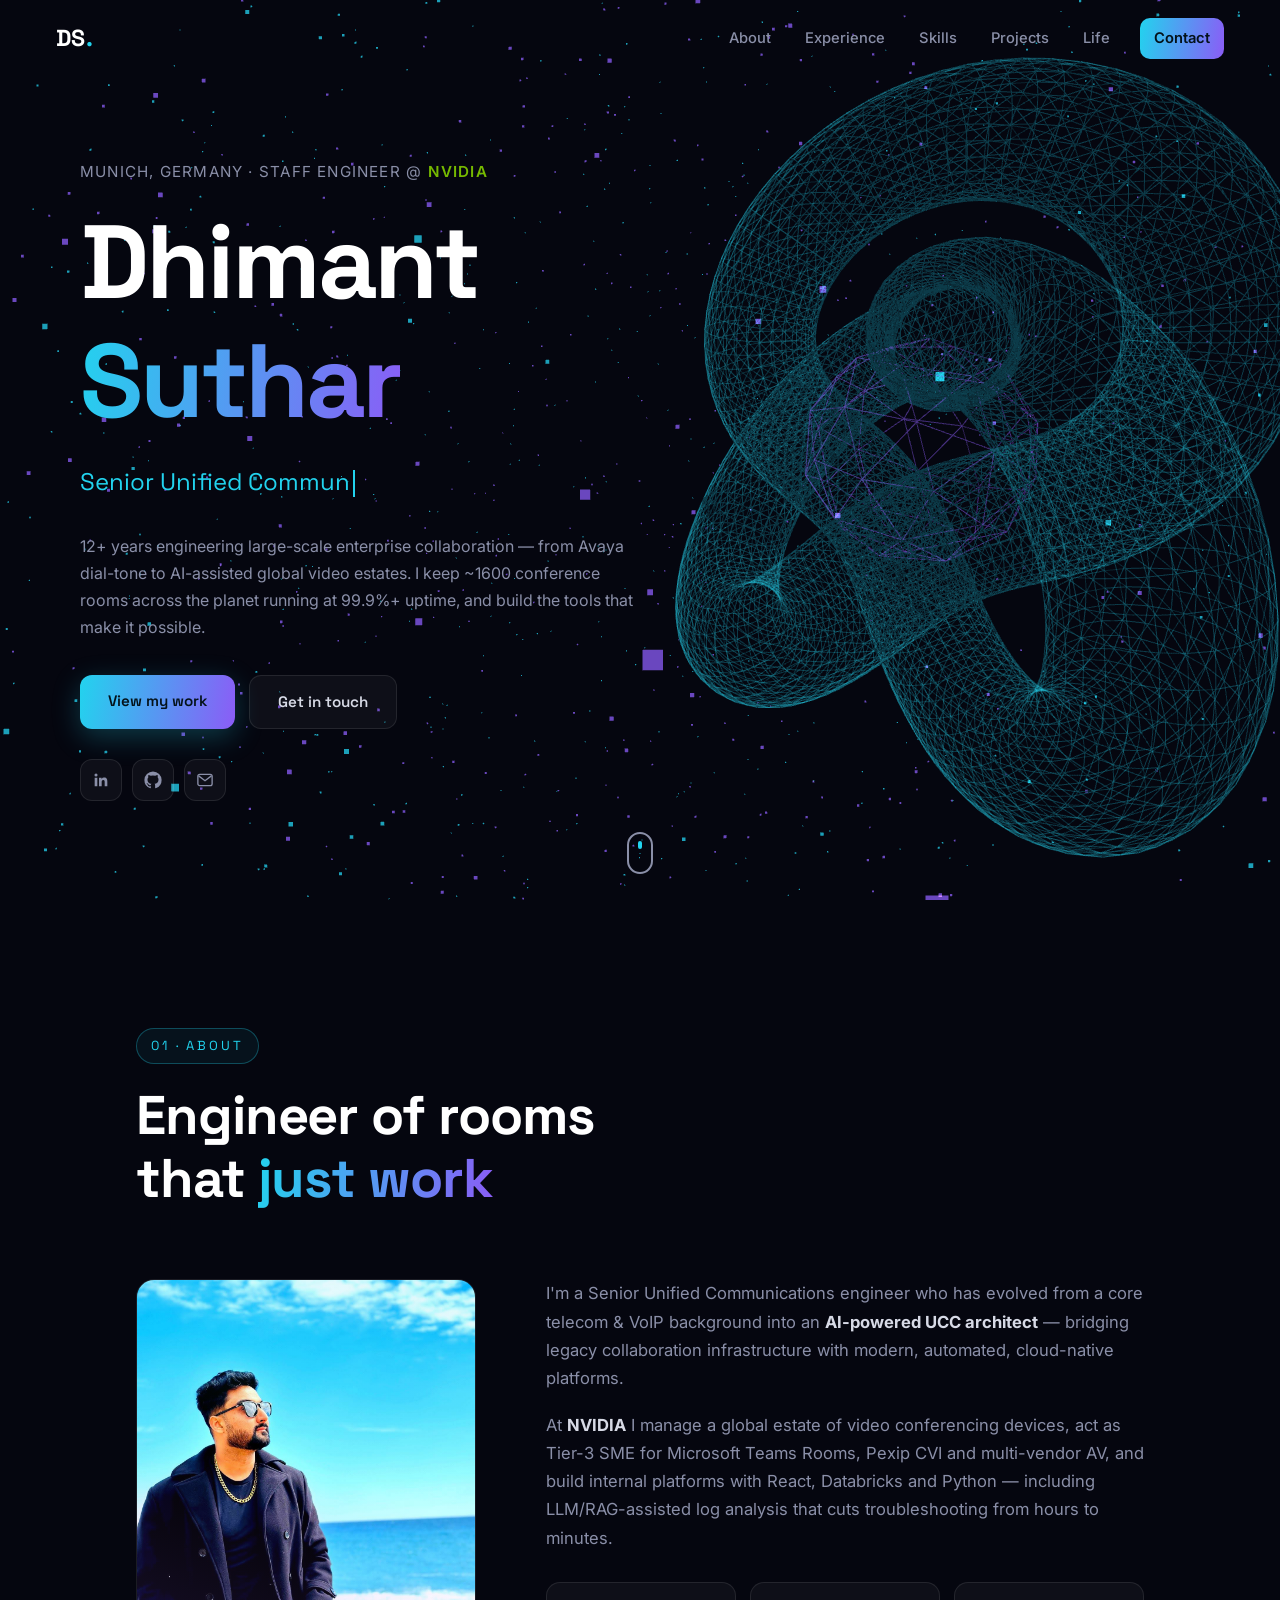
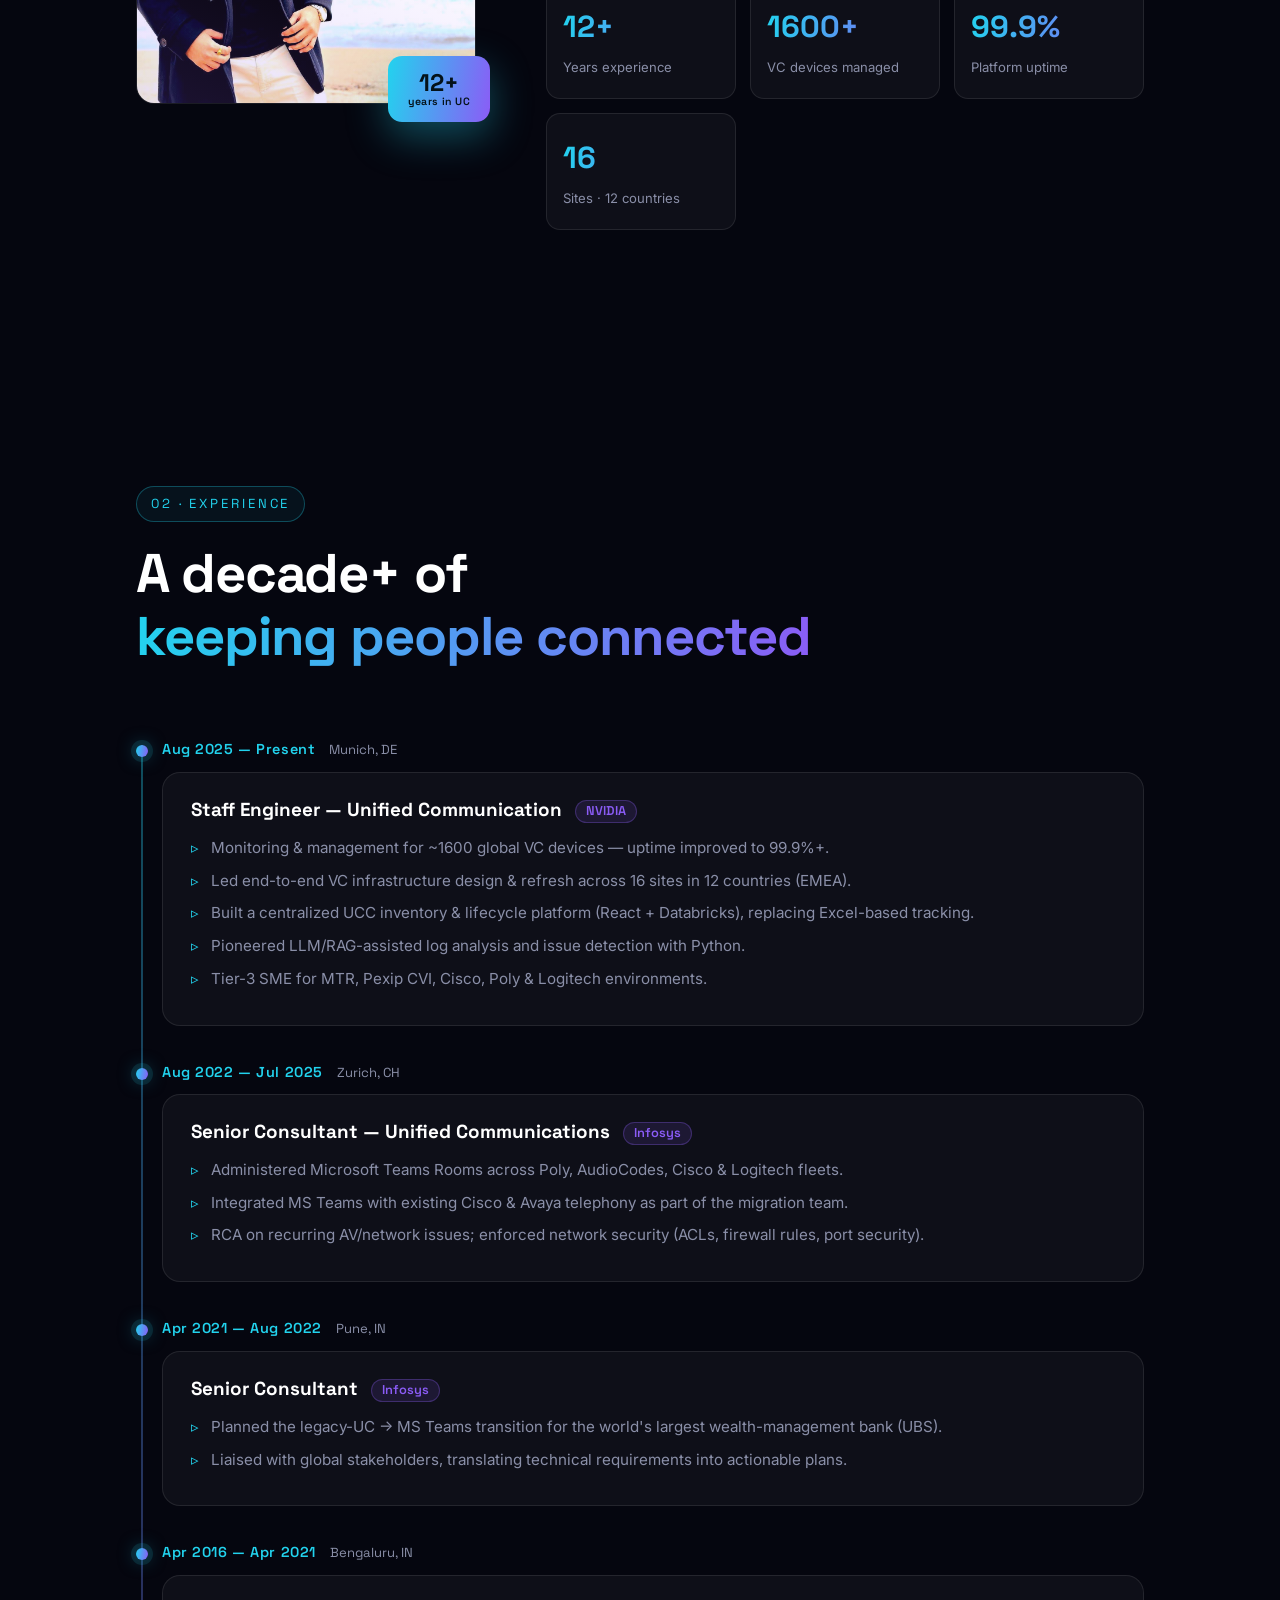
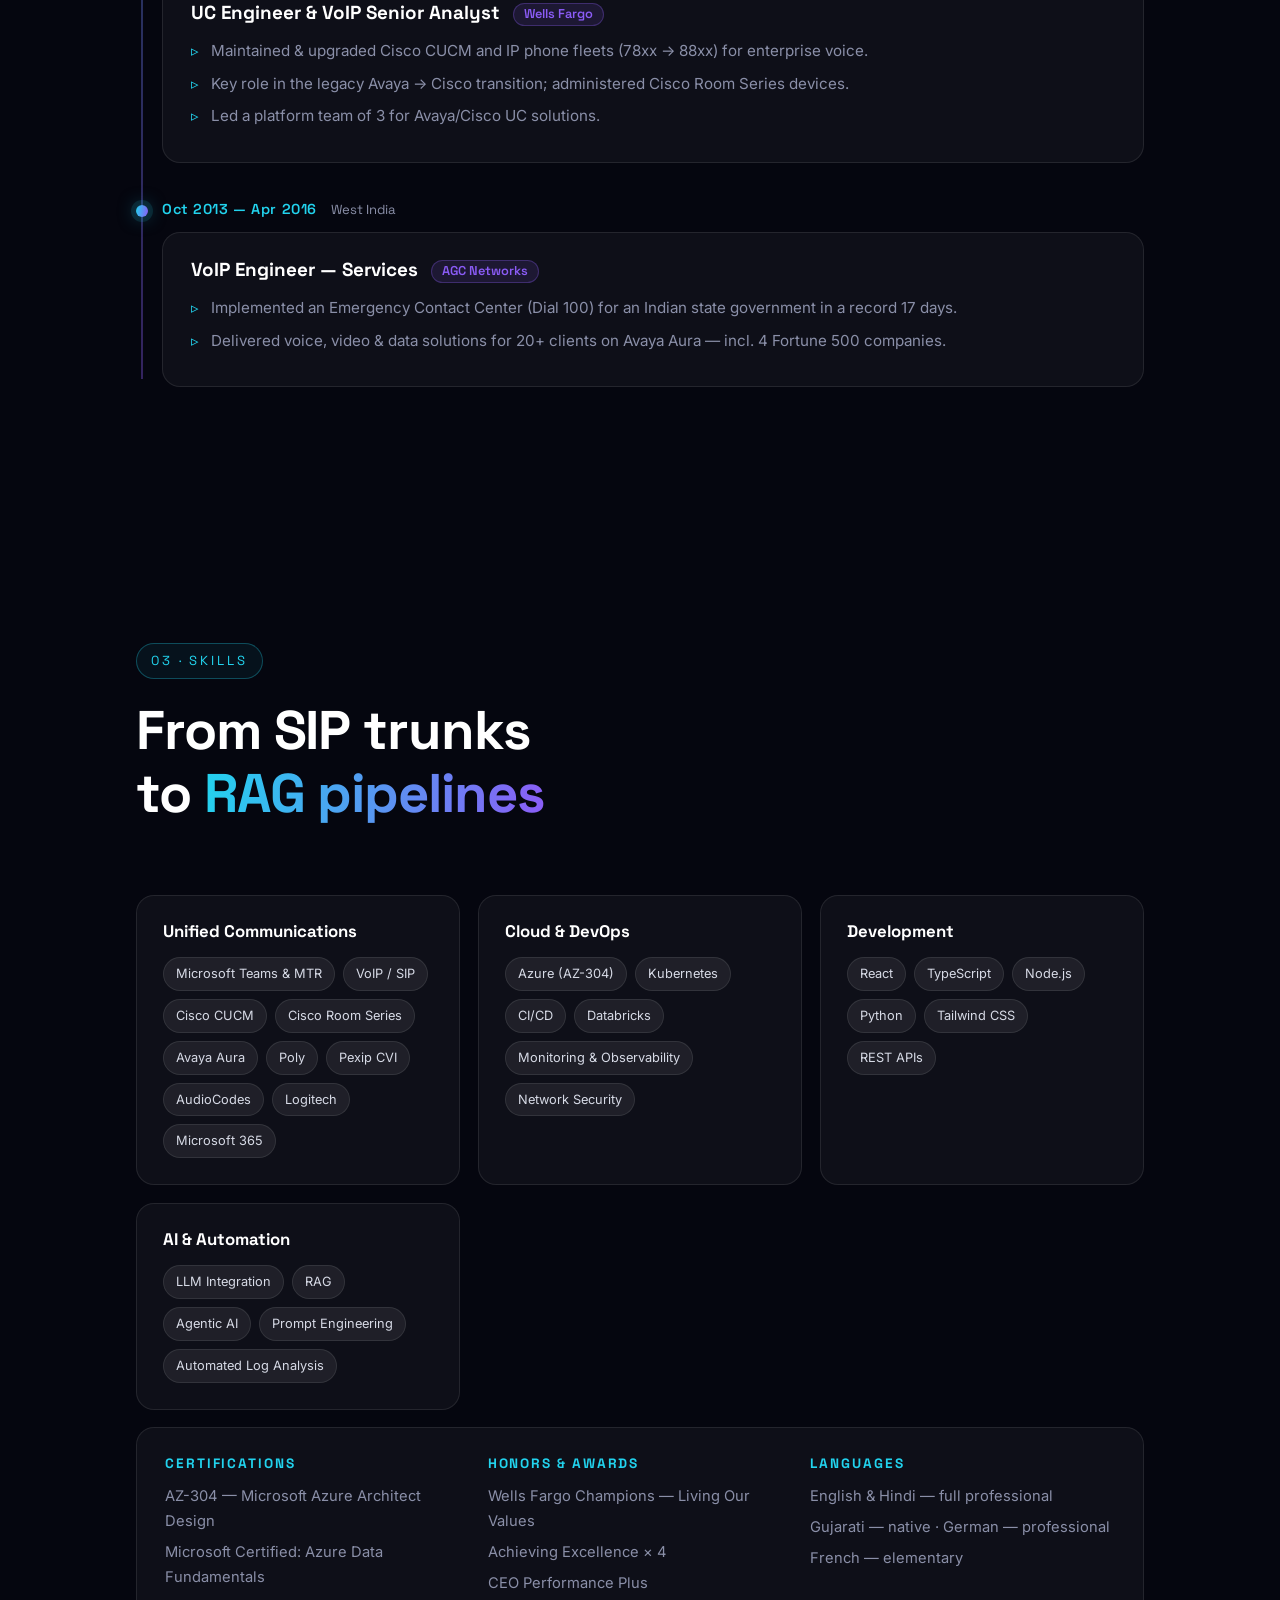
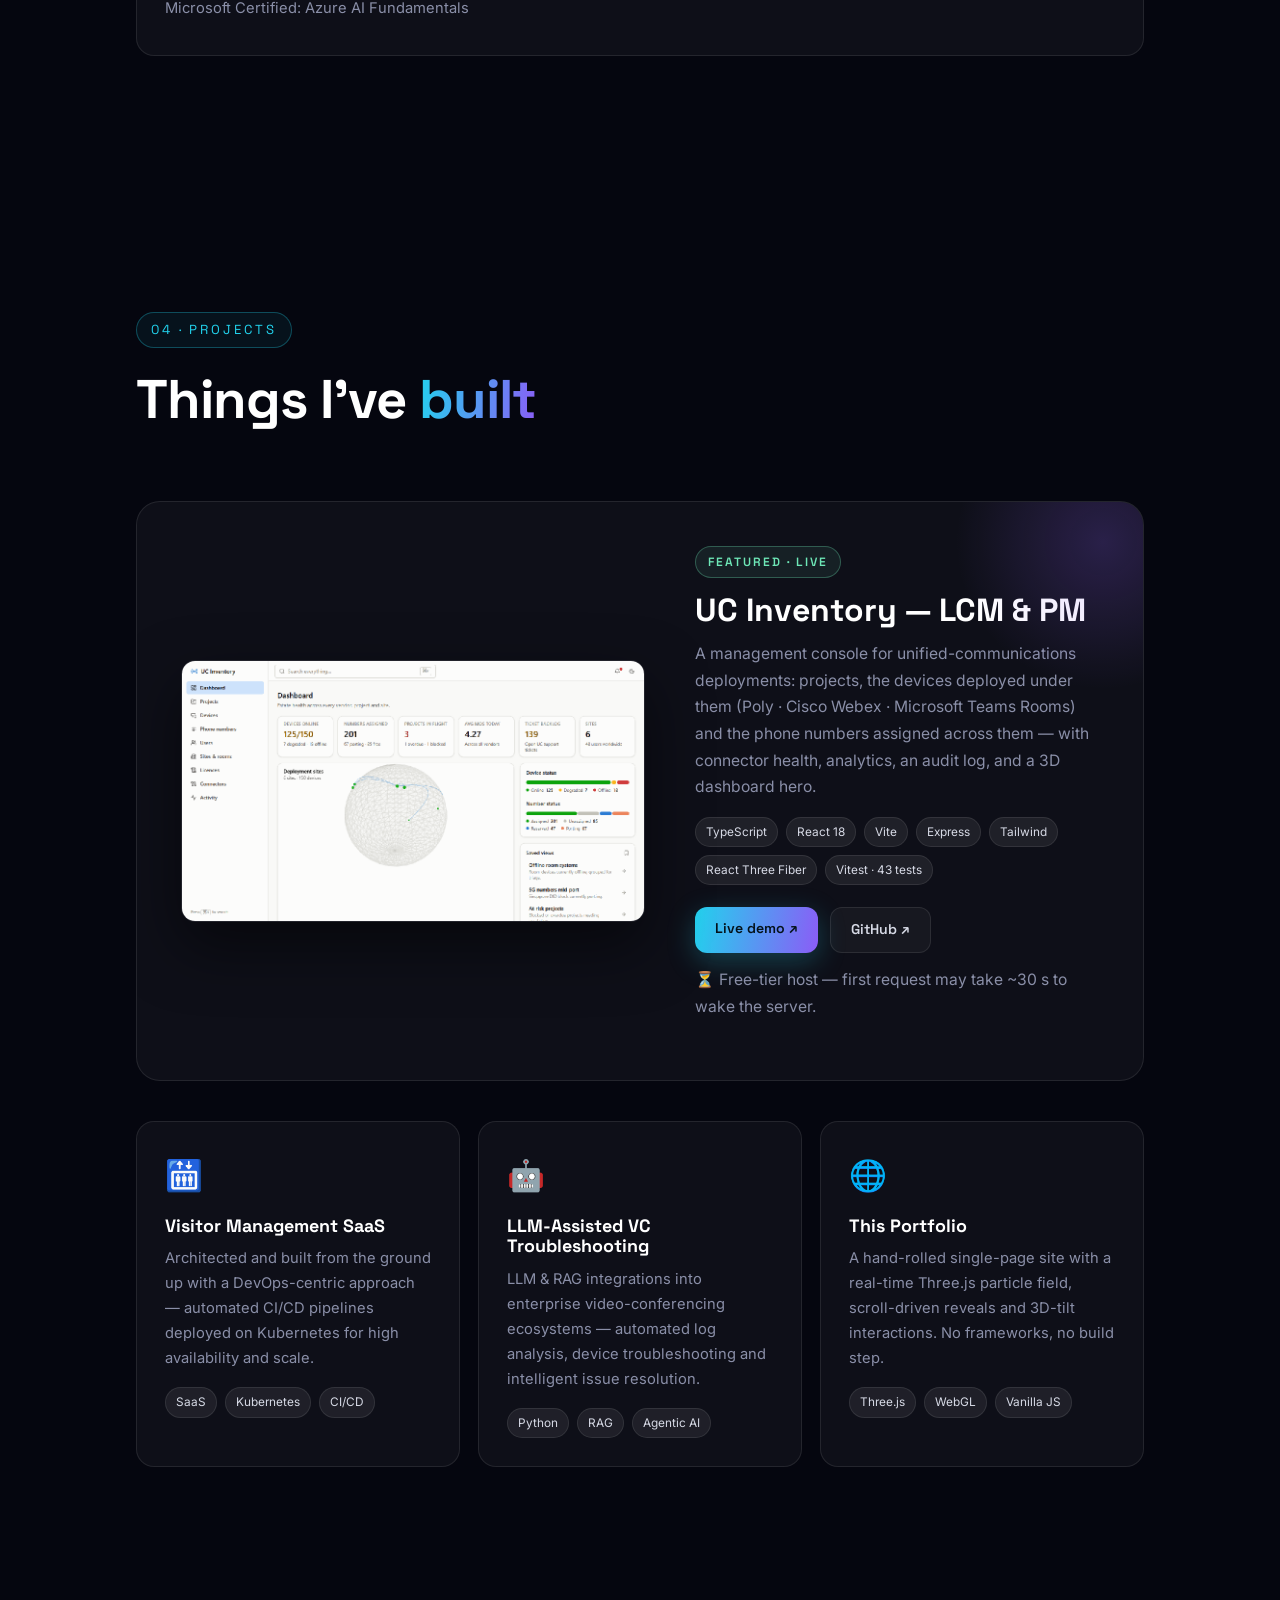
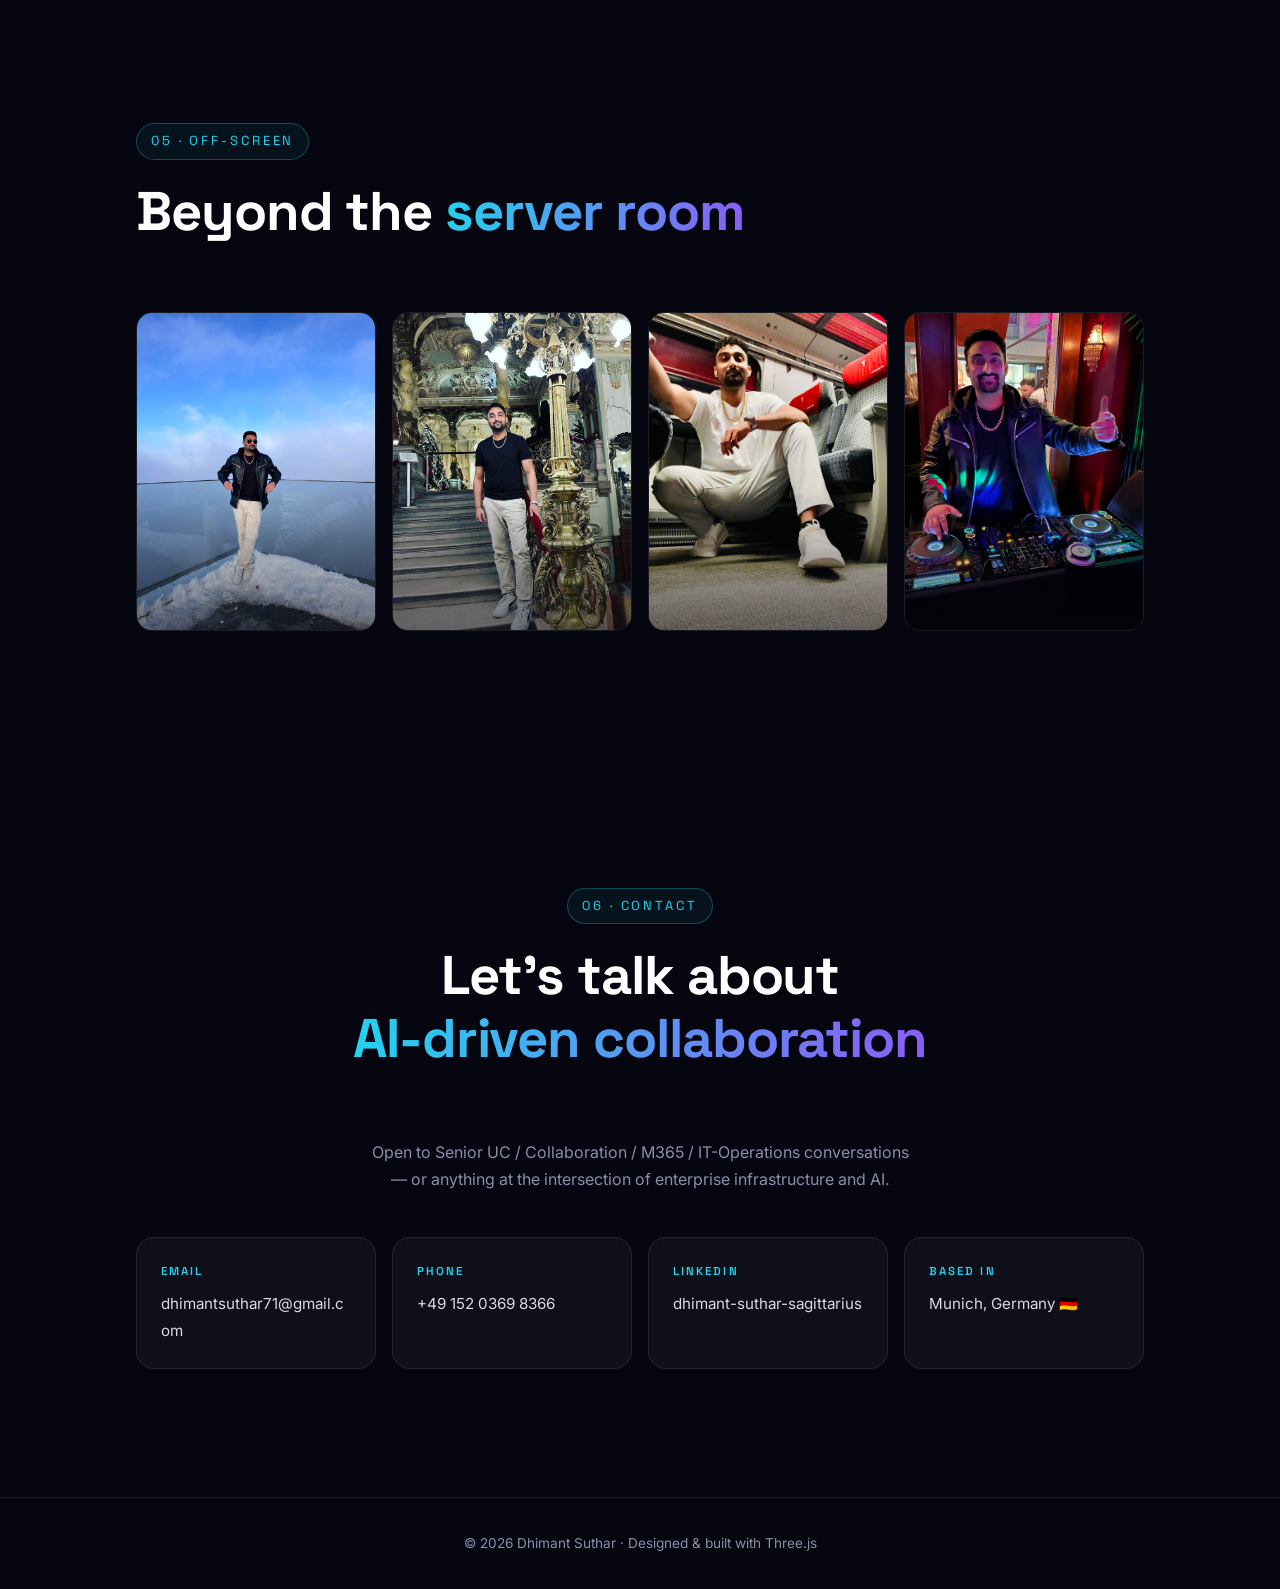
==== commit 762385b9: "Rebuild portfolio: modern 3D site with Three.js Replace the Bootstrap iPortfolio template with a han" ====
--- a/index.html
+++ b/index.html
@@ -1,1388 +1,348 @@
 <!DOCTYPE html>
 <html lang="en">
 <head>
-  <meta charset="utf-8">
-  <meta content="width=device-width, initial-scale=1.0" name="viewport">
-  <title>Dhimant Suthar — UC Engineer & Solutions Architect</title>
-  <meta name="description" content="Dhimant Suthar — 11+ years in Unified Communications, Cloud, and Solutions Architecture. Based in Vadodara, India.">
-  <meta name="keywords" content="Dhimant Suthar, UC Engineer, Solutions Architect, Microsoft Teams, Cisco, Avaya, VoIP, Cloud">
-
-  <!-- Favicons -->
-  <link href="assets/img/favicon.png" rel="icon">
-  <link href="assets/img/apple-touch-icon.png" rel="apple-touch-icon">
-
-  <!-- Google Fonts: Syne (headings) + Figtree (body) -->
-  <link href="https://fonts.googleapis.com" rel="preconnect">
-  <link href="https://fonts.gstatic.com" rel="preconnect" crossorigin>
-  <link href="https://fonts.googleapis.com/css2?family=Syne:wght@400;600;700;800&family=Figtree:ital,wght@0,300;0,400;0,500;0,600;1,300;1,400&display=swap" rel="stylesheet">
-
-  <!-- Vendor CSS -->
-  <link href="assets/vendor/bootstrap/css/bootstrap.min.css" rel="stylesheet">
-  <link href="assets/vendor/bootstrap-icons/bootstrap-icons.css" rel="stylesheet">
-  <link href="assets/vendor/aos/aos.css" rel="stylesheet">
-  <link href="assets/vendor/glightbox/css/glightbox.min.css" rel="stylesheet">
-  <link href="assets/vendor/swiper/swiper-bundle.min.css" rel="stylesheet">
-
-  <!-- Base Template CSS -->
-  <link href="assets/css/main.css" rel="stylesheet">
-
-  <!-- Google Analytics 4 — STEP 2: Replace G-XXXXXXXXXX with your Measurement ID -->
-  <!-- Get your ID at: https://analytics.google.com → Admin → Create Property → Web Stream -->
-  <script async src="https://www.googletagmanager.com/gtag/js?id=G-XXXXXXXXXX"></script>
-  <script>
-    window.dataLayer = window.dataLayer || [];
-    function gtag(){dataLayer.push(arguments);}
-    gtag('js', new Date());
-    gtag('config', 'G-XXXXXXXXXX');
+  <meta charset="UTF-8">
+  <meta name="viewport" content="width=device-width, initial-scale=1.0">
+  <title>Dhimant Suthar — Unified Communications Engineer & AI-Powered UCC Architect</title>
+  <meta name="description" content="Dhimant Suthar — Staff Engineer (Unified Communication) at NVIDIA, Munich. 12+ years across Microsoft Teams Rooms, VoIP, multi-vendor UC, cloud, and AI-driven automation.">
+  <meta name="keywords" content="Dhimant Suthar, Unified Communications, Microsoft Teams Rooms, MTR, VoIP, NVIDIA, Munich, React, Azure, AI, RAG">
+
+  <link rel="icon" href="assets/img/favicon.png">
+
+  <link rel="preconnect" href="https://fonts.googleapis.com">
+  <link rel="preconnect" href="https://fonts.gstatic.com" crossorigin>
+  <link href="https://fonts.googleapis.com/css2?family=Space+Grotesk:wght@400;500;600;700&family=Inter:wght@300;400;500;600&display=swap" rel="stylesheet">
+
+  <link rel="stylesheet" href="assets/css/style.css">
+</head>
+<body>
+
+  <!-- 3D background -->
+  <canvas id="bg-canvas" aria-hidden="true"></canvas>
+
+  <!-- ============ NAV ============ -->
+  <header class="nav" id="nav">
+    <a class="nav__logo" href="#hero">DS<span>.</span></a>
+    <nav class="nav__links" id="nav-links">
+      <a href="#about">About</a>
+      <a href="#experience">Experience</a>
+      <a href="#skills">Skills</a>
+      <a href="#projects">Projects</a>
+      <a href="#life">Life</a>
+      <a href="#contact" class="nav__cta">Contact</a>
+    </nav>
+    <button class="nav__burger" id="nav-burger" aria-label="Menu">
+      <span></span><span></span><span></span>
+    </button>
+  </header>
+
+  <!-- ============ HERO ============ -->
+  <section class="hero" id="hero">
+    <div class="hero__inner">
+      <p class="hero__eyebrow reveal">Munich, Germany · Staff Engineer @ <strong>NVIDIA</strong></p>
+      <h1 class="hero__title reveal">Dhimant<br><span class="grad">Suthar</span></h1>
+      <p class="hero__typed reveal"><span id="typed"></span><span class="caret"></span></p>
+      <p class="hero__blurb reveal">
+        12+ years engineering large-scale enterprise collaboration — from Avaya dial-tone to
+        AI-assisted global video estates. I keep ~1600 conference rooms across the planet
+        running at 99.9%+ uptime, and build the tools that make it possible.
+      </p>
+      <div class="hero__actions reveal">
+        <a class="btn btn--solid" href="#projects">View my work</a>
+        <a class="btn btn--ghost" href="#contact">Get in touch</a>
+      </div>
+      <div class="hero__social reveal">
+        <a href="https://www.linkedin.com/in/dhimant-suthar-sagittarius" target="_blank" rel="noopener" aria-label="LinkedIn">
+          <svg viewBox="0 0 24 24" width="18" height="18" fill="currentColor"><path d="M20.45 20.45h-3.55v-5.57c0-1.33-.03-3.04-1.85-3.04-1.86 0-2.14 1.45-2.14 2.94v5.67H9.35V9h3.41v1.56h.05a3.74 3.74 0 0 1 3.37-1.85c3.6 0 4.27 2.37 4.27 5.46v6.28zM5.34 7.43a2.06 2.06 0 1 1 0-4.12 2.06 2.06 0 0 1 0 4.12zM7.12 20.45H3.56V9h3.56v11.45z"/></svg>
+        </a>
+        <a href="https://github.com/dhimant6" target="_blank" rel="noopener" aria-label="GitHub">
+          <svg viewBox="0 0 24 24" width="18" height="18" fill="currentColor"><path d="M12 .5A11.5 11.5 0 0 0 .5 12a11.5 11.5 0 0 0 7.86 10.91c.58.11.79-.25.79-.56v-1.96c-3.2.7-3.88-1.54-3.88-1.54-.52-1.33-1.28-1.68-1.28-1.68-1.04-.71.08-.7.08-.7 1.15.08 1.76 1.18 1.76 1.18 1.03 1.75 2.69 1.25 3.34.95.1-.74.4-1.25.72-1.53-2.55-.29-5.23-1.28-5.23-5.68 0-1.26.45-2.28 1.18-3.09-.12-.29-.51-1.46.11-3.05 0 0 .96-.31 3.16 1.18a11 11 0 0 1 5.76 0c2.2-1.49 3.16-1.18 3.16-1.18.62 1.59.23 2.76.11 3.05.74.81 1.18 1.83 1.18 3.09 0 4.41-2.69 5.38-5.25 5.67.41.35.77 1.05.77 2.12v3.14c0 .31.21.68.8.56A11.5 11.5 0 0 0 23.5 12 11.5 11.5 0 0 0 12 .5z"/></svg>
+        </a>
+        <a href="mailto:dhimantsuthar71@gmail.com" aria-label="Email">
+          <svg viewBox="0 0 24 24" width="18" height="18" fill="none" stroke="currentColor" stroke-width="1.8"><rect x="2.5" y="4.5" width="19" height="15" rx="2.5"/><path d="m3.5 6.5 8.5 6.5 8.5-6.5"/></svg>
+        </a>
+      </div>
+    </div>
+    <a class="hero__scroll" href="#about" aria-label="Scroll down"><span></span></a>
+  </section>
+
+  <main>
+    <!-- ============ ABOUT ============ -->
+    <section class="section" id="about">
+      <div class="section__head reveal">
+        <span class="section__kicker">01 · About</span>
+        <h2>Engineer of rooms<br>that <span class="grad">just work</span></h2>
+      </div>
+      <div class="about">
+        <div class="about__photo reveal tilt">
+          <div class="about__photo-frame">
+            <img src="assets/img/my-profile-img.jpg" alt="Dhimant Suthar" loading="lazy">
+          </div>
+          <div class="about__badge">12+ <small>years in UC</small></div>
+        </div>
+        <div class="about__text">
+          <p class="reveal">
+            I'm a Senior Unified Communications engineer who has evolved from a core
+            telecom &amp; VoIP background into an <strong>AI-powered UCC architect</strong> —
+            bridging legacy collaboration infrastructure with modern, automated,
+            cloud-native platforms.
+          </p>
+          <p class="reveal">
+            At <strong>NVIDIA</strong> I manage a global estate of video conferencing devices,
+            act as Tier-3 SME for Microsoft Teams Rooms, Pexip CVI and multi-vendor AV,
+            and build internal platforms with React, Databricks and Python — including
+            LLM/RAG-assisted log analysis that cuts troubleshooting from hours to minutes.
+          </p>
+          <div class="about__stats">
+            <div class="stat reveal"><span class="stat__num" data-count="12" data-suffix="+">0</span><span class="stat__label">Years experience</span></div>
+            <div class="stat reveal"><span class="stat__num" data-count="1600" data-suffix="+">0</span><span class="stat__label">VC devices managed</span></div>
+            <div class="stat reveal"><span class="stat__num" data-count="99.9" data-suffix="%" data-decimals="1">0</span><span class="stat__label">Platform uptime</span></div>
+            <div class="stat reveal"><span class="stat__num" data-count="16" data-suffix="">0</span><span class="stat__label">Sites · 12 countries</span></div>
+          </div>
+        </div>
+      </div>
+    </section>
+
+    <!-- ============ EXPERIENCE ============ -->
+    <section class="section" id="experience">
+      <div class="section__head reveal">
+        <span class="section__kicker">02 · Experience</span>
+        <h2>A decade+ of<br><span class="grad">keeping people connected</span></h2>
+      </div>
+      <div class="timeline">
+        <article class="tl-item reveal">
+          <div class="tl-item__meta"><span class="tl-item__dates">Aug 2025 — Present</span><span class="tl-item__loc">Munich, DE</span></div>
+          <div class="tl-item__card tilt">
+            <h3>Staff Engineer — Unified Communication <span class="tl-item__co">NVIDIA</span></h3>
+            <ul>
+              <li>Monitoring &amp; management for ~1600 global VC devices — uptime improved to 99.9%+.</li>
+              <li>Led end-to-end VC infrastructure design &amp; refresh across 16 sites in 12 countries (EMEA).</li>
+              <li>Built a centralized UCC inventory &amp; lifecycle platform (React + Databricks), replacing Excel-based tracking.</li>
+              <li>Pioneered LLM/RAG-assisted log analysis and issue detection with Python.</li>
+              <li>Tier-3 SME for MTR, Pexip CVI, Cisco, Poly &amp; Logitech environments.</li>
+            </ul>
+          </div>
+        </article>
+        <article class="tl-item reveal">
+          <div class="tl-item__meta"><span class="tl-item__dates">Aug 2022 — Jul 2025</span><span class="tl-item__loc">Zurich, CH</span></div>
+          <div class="tl-item__card tilt">
+            <h3>Senior Consultant — Unified Communications <span class="tl-item__co">Infosys</span></h3>
+            <ul>
+              <li>Administered Microsoft Teams Rooms across Poly, AudioCodes, Cisco &amp; Logitech fleets.</li>
+              <li>Integrated MS Teams with existing Cisco &amp; Avaya telephony as part of the migration team.</li>
+              <li>RCA on recurring AV/network issues; enforced network security (ACLs, firewall rules, port security).</li>
+            </ul>
+          </div>
+        </article>
+        <article class="tl-item reveal">
+          <div class="tl-item__meta"><span class="tl-item__dates">Apr 2021 — Aug 2022</span><span class="tl-item__loc">Pune, IN</span></div>
+          <div class="tl-item__card tilt">
+            <h3>Senior Consultant <span class="tl-item__co">Infosys</span></h3>
+            <ul>
+              <li>Planned the legacy-UC → MS Teams transition for the world's largest wealth-management bank (UBS).</li>
+              <li>Liaised with global stakeholders, translating technical requirements into actionable plans.</li>
+            </ul>
+          </div>
+        </article>
+        <article class="tl-item reveal">
+          <div class="tl-item__meta"><span class="tl-item__dates">Apr 2016 — Apr 2021</span><span class="tl-item__loc">Bengaluru, IN</span></div>
+          <div class="tl-item__card tilt">
+            <h3>UC Engineer &amp; VoIP Senior Analyst <span class="tl-item__co">Wells Fargo</span></h3>
+            <ul>
+              <li>Maintained &amp; upgraded Cisco CUCM and IP phone fleets (78xx → 88xx) for enterprise voice.</li>
+              <li>Key role in the legacy Avaya → Cisco transition; administered Cisco Room Series devices.</li>
+              <li>Led a platform team of 3 for Avaya/Cisco UC solutions.</li>
+            </ul>
+          </div>
+        </article>
+        <article class="tl-item reveal">
+          <div class="tl-item__meta"><span class="tl-item__dates">Oct 2013 — Apr 2016</span><span class="tl-item__loc">West India</span></div>
+          <div class="tl-item__card tilt">
+            <h3>VoIP Engineer — Services <span class="tl-item__co">AGC Networks</span></h3>
+            <ul>
+              <li>Implemented an Emergency Contact Center (Dial 100) for an Indian state government in a record 17 days.</li>
+              <li>Delivered voice, video &amp; data solutions for 20+ clients on Avaya Aura — incl. 4 Fortune 500 companies.</li>
+            </ul>
+          </div>
+        </article>
+      </div>
+    </section>
+
+    <!-- ============ SKILLS ============ -->
+    <section class="section" id="skills">
+      <div class="section__head reveal">
+        <span class="section__kicker">03 · Skills</span>
+        <h2>From SIP trunks<br>to <span class="grad">RAG pipelines</span></h2>
+      </div>
+      <div class="skills">
+        <div class="skill-card reveal tilt">
+          <h3>Unified Communications</h3>
+          <div class="chips">
+            <span>Microsoft Teams &amp; MTR</span><span>VoIP / SIP</span><span>Cisco CUCM</span>
+            <span>Cisco Room Series</span><span>Avaya Aura</span><span>Poly</span>
+            <span>Pexip CVI</span><span>AudioCodes</span><span>Logitech</span><span>Microsoft 365</span>
+          </div>
+        </div>
+        <div class="skill-card reveal tilt">
+          <h3>Cloud &amp; DevOps</h3>
+          <div class="chips">
+            <span>Azure (AZ-304)</span><span>Kubernetes</span><span>CI/CD</span>
+            <span>Databricks</span><span>Monitoring &amp; Observability</span><span>Network Security</span>
+          </div>
+        </div>
+        <div class="skill-card reveal tilt">
+          <h3>Development</h3>
+          <div class="chips">
+            <span>React</span><span>TypeScript</span><span>Node.js</span>
+            <span>Python</span><span>Tailwind CSS</span><span>REST APIs</span>
+          </div>
+        </div>
+        <div class="skill-card reveal tilt">
+          <h3>AI &amp; Automation</h3>
+          <div class="chips">
+            <span>LLM Integration</span><span>RAG</span><span>Agentic AI</span>
+            <span>Prompt Engineering</span><span>Automated Log Analysis</span>
+          </div>
+        </div>
+      </div>
+      <div class="creds reveal">
+        <div class="creds__col">
+          <h4>Certifications</h4>
+          <ul>
+            <li>AZ-304 — Microsoft Azure Architect Design</li>
+            <li>Microsoft Certified: Azure Data Fundamentals</li>
+            <li>Microsoft Certified: Azure AI Fundamentals</li>
+          </ul>
+        </div>
+        <div class="creds__col">
+          <h4>Honors &amp; Awards</h4>
+          <ul>
+            <li>Wells Fargo Champions — Living Our Values</li>
+            <li>Achieving Excellence × 4</li>
+            <li>CEO Performance Plus</li>
+          </ul>
+        </div>
+        <div class="creds__col">
+          <h4>Languages</h4>
+          <ul>
+            <li>English &amp; Hindi — full professional</li>
+            <li>Gujarati — native · German — professional</li>
+            <li>French — elementary</li>
+          </ul>
+        </div>
+      </div>
+    </section>
+
+    <!-- ============ PROJECTS ============ -->
+    <section class="section" id="projects">
+      <div class="section__head reveal">
+        <span class="section__kicker">04 · Projects</span>
+        <h2>Things I've <span class="grad">built</span></h2>
+      </div>
+
+      <!-- Featured project -->
+      <article class="feature reveal">
+        <div class="feature__media tilt">
+          <img src="assets/img/uc-inventory-demo.gif" alt="UC Inventory — LCM & PM product tour" loading="lazy">
+        </div>
+        <div class="feature__body">
+          <span class="feature__tag">Featured · Live</span>
+          <h3>UC Inventory — LCM &amp; PM</h3>
+          <p>
+            A management console for unified-communications deployments: projects, the devices
+            deployed under them (Poly · Cisco Webex · Microsoft Teams Rooms) and the phone numbers
+            assigned across them — with connector health, analytics, an audit log, and a 3D dashboard hero.
+          </p>
+          <div class="chips chips--sm">
+            <span>TypeScript</span><span>React 18</span><span>Vite</span><span>Express</span>
+            <span>Tailwind</span><span>React Three Fiber</span><span>Vitest · 43 tests</span>
+          </div>
+          <div class="feature__links">
+            <a class="btn btn--solid btn--sm" href="https://uc-inventory-lcm-and-pm.onrender.com/" target="_blank" rel="noopener">Live demo ↗</a>
+            <a class="btn btn--ghost btn--sm" href="https://github.com/dhimant6/UC-Inventory-LCM-and-PM" target="_blank" rel="noopener">GitHub ↗</a>
+          </div>
+          <p class="feature__note">⏳ Free-tier host — first request may take ~30&nbsp;s to wake the server.</p>
+        </div>
+      </article>
+
+      <div class="proj-grid">
+        <article class="proj-card reveal tilt">
+          <div class="proj-card__icon">🛗</div>
+          <h3>Visitor Management SaaS</h3>
+          <p>Architected and built from the ground up with a DevOps-centric approach — automated
+             CI/CD pipelines deployed on Kubernetes for high availability and scale.</p>
+          <div class="chips chips--sm"><span>SaaS</span><span>Kubernetes</span><span>CI/CD</span></div>
+        </article>
+        <article class="proj-card reveal tilt">
+          <div class="proj-card__icon">🤖</div>
+          <h3>LLM-Assisted VC Troubleshooting</h3>
+          <p>LLM &amp; RAG integrations into enterprise video-conferencing ecosystems — automated log
+             analysis, device troubleshooting and intelligent issue resolution.</p>
+          <div class="chips chips--sm"><span>Python</span><span>RAG</span><span>Agentic AI</span></div>
+        </article>
+        <article class="proj-card reveal tilt">
+          <div class="proj-card__icon">🌐</div>
+          <h3>This Portfolio</h3>
+          <p>A hand-rolled single-page site with a real-time Three.js particle field, scroll-driven
+             reveals and 3D-tilt interactions. No frameworks, no build step.</p>
+          <div class="chips chips--sm"><span>Three.js</span><span>WebGL</span><span>Vanilla JS</span></div>
+        </article>
+      </div>
+    </section>
+
+    <!-- ============ LIFE / GALLERY ============ -->
+    <section class="section" id="life">
+      <div class="section__head reveal">
+        <span class="section__kicker">05 · Off-screen</span>
+        <h2>Beyond the <span class="grad">server room</span></h2>
+      </div>
+      <div class="gallery">
+        <figure class="gallery__item reveal tilt"><img src="assets/img/IMG_5740.jpg" alt="Dhimant in the snow" loading="lazy"></figure>
+        <figure class="gallery__item reveal tilt"><img src="assets/img/E64D8994-3121-4A58-844E-BD88C4BA6CC1.jpg" alt="Dhimant" loading="lazy"></figure>
+        <figure class="gallery__item reveal tilt"><img src="assets/img/IMG_6152.JPG" alt="Dhimant on a train" loading="lazy"></figure>
+        <figure class="gallery__item reveal tilt"><img src="assets/img/IMG_5778.JPG" alt="Dhimant" loading="lazy"></figure>
+      </div>
+    </section>
+
+    <!-- ============ CONTACT ============ -->
+    <section class="section section--contact" id="contact">
+      <div class="section__head reveal">
+        <span class="section__kicker">06 · Contact</span>
+        <h2>Let's talk about<br><span class="grad">AI-driven collaboration</span></h2>
+      </div>
+      <p class="contact__blurb reveal">
+        Open to Senior UC / Collaboration / M365 / IT-Operations conversations —
+        or anything at the intersection of enterprise infrastructure and AI.
+      </p>
+      <div class="contact__cards">
+        <a class="contact-card reveal tilt" href="mailto:dhimantsuthar71@gmail.com">
+          <span class="contact-card__label">Email</span>
+          <span class="contact-card__value">dhimantsuthar71@gmail.com</span>
+        </a>
+        <a class="contact-card reveal tilt" href="tel:+4915203698366">
+          <span class="contact-card__label">Phone</span>
+          <span class="contact-card__value">+49 152 0369 8366</span>
+        </a>
+        <a class="contact-card reveal tilt" href="https://www.linkedin.com/in/dhimant-suthar-sagittarius" target="_blank" rel="noopener">
+          <span class="contact-card__label">LinkedIn</span>
+          <span class="contact-card__value">dhimant-suthar-sagittarius</span>
+        </a>
+        <div class="contact-card reveal">
+          <span class="contact-card__label">Based in</span>
+          <span class="contact-card__value">Munich, Germany 🇩🇪</span>
+        </div>
+      </div>
+    </section>
+  </main>
+
+  <footer class="footer">
+    <p>© 2026 Dhimant Suthar · Designed &amp; built with Three.js</p>
+  </footer>
+
+  <script type="importmap">
+    { "imports": { "three": "./assets/vendor/three/three.module.min.js" } }
   </script>
-
-  <style>
-    /* =============================================
-       DESIGN SYSTEM — NOIR AMBER
-    ============================================= */
-    :root {
-      --c-bg:       #0b0b0e;
-      --c-surface:  #111116;
-      --c-sidebar:  #0e0e12;
-      --c-border:   rgba(255,255,255,0.07);
-      --c-amber:    #e8a020;
-      --c-amber-lt: #f4b84a;
-      --c-amber-dk: #b37810;
-      --c-text:     #e2e2e6;
-      --c-muted:    #7a7a88;
-      --c-heading:  #ffffff;
-      --c-card:     #16161d;
-      --radius:     12px;
-      --font-head:  'Syne', sans-serif;
-      --font-body:  'Figtree', sans-serif;
-      --sidebar-w:  300px;
-    }
-
-    /* =============================================
-       BASE RESETS
-    ============================================= */
-    *, *::before, *::after { box-sizing: border-box; }
-
-    html { scroll-behavior: smooth; }
-
-    body {
-      background: var(--c-bg) !important;
-      color: var(--c-text) !important;
-      font-family: var(--font-body) !important;
-      font-size: 15px;
-      line-height: 1.7;
-      -webkit-font-smoothing: antialiased;
-    }
-
-    h1,h2,h3,h4,h5,h6 {
-      font-family: var(--font-head) !important;
-      color: var(--c-heading) !important;
-    }
-
-    a { color: var(--c-amber); text-decoration: none; }
-    a:hover { color: var(--c-amber-lt); }
-
-    /* =============================================
-       SIDEBAR / HEADER
-    ============================================= */
-    #header.header {
-      background: var(--c-sidebar) !important;
-      border-right: 1px solid var(--c-border);
-      width: var(--sidebar-w) !important;
-      padding: 28px 20px !important;
-      position: fixed;
-    }
-
-    .profile-img img {
-      border: 3px solid var(--c-amber) !important;
-      box-shadow: 0 0 0 6px rgba(232, 160, 32, 0.12);
-      width: 120px;
-      height: 120px;
-      object-fit: cover;
-    }
-
-    .logo .sitename {
-      font-family: var(--font-head) !important;
-      font-size: 1.2rem !important;
-      font-weight: 700 !important;
-      color: var(--c-heading) !important;
-      letter-spacing: 0.02em;
-    }
-
-    .social-links a {
-      background: rgba(255,255,255,0.05) !important;
-      color: var(--c-muted) !important;
-      border: 1px solid var(--c-border) !important;
-      border-radius: 8px;
-      width: 36px;
-      height: 36px;
-      display: inline-flex;
-      align-items: center;
-      justify-content: center;
-      font-size: 14px;
-      margin: 2px;
-      transition: all 0.25s;
-    }
-    .social-links a:hover {
-      background: var(--c-amber) !important;
-      color: #000 !important;
-      border-color: var(--c-amber) !important;
-      transform: translateY(-2px);
-    }
-
-    .navmenu ul li a {
-      font-family: var(--font-body) !important;
-      font-size: 0.88rem !important;
-      font-weight: 500 !important;
-      color: var(--c-muted) !important;
-      padding: 10px 14px !important;
-      border-radius: 8px;
-      transition: all 0.2s;
-      letter-spacing: 0.01em;
-    }
-    .navmenu ul li a:hover,
-    .navmenu ul li a.active {
-      color: var(--c-amber) !important;
-      background: rgba(232, 160, 32, 0.08) !important;
-    }
-    .navmenu ul li a i {
-      color: var(--c-amber) !important;
-      font-size: 16px;
-    }
-
-    /* Mobile header toggle */
-    .header-toggle {
-      color: var(--c-amber) !important;
-      background: var(--c-sidebar) !important;
-      border: 1px solid var(--c-border) !important;
-    }
-
-    /* =============================================
-       MAIN CONTENT OFFSET
-    ============================================= */
-    @media (min-width: 1200px) {
-      #main, .main { margin-left: var(--sidebar-w) !important; }
-    }
-
-    /* =============================================
-       SECTION TITLES
-    ============================================= */
-    .section-title h2 {
-      font-size: 2.2rem !important;
-      font-weight: 800 !important;
-      color: var(--c-heading) !important;
-      position: relative;
-      display: inline-block;
-    }
-    .section-title h2::after {
-      content: '';
-      display: block;
-      width: 48px;
-      height: 3px;
-      background: var(--c-amber);
-      border-radius: 2px;
-      margin-top: 10px;
-    }
-    .section-title p {
-      color: var(--c-muted) !important;
-      font-size: 0.95rem;
-      max-width: 640px;
-    }
-
-    /* =============================================
-       HERO SECTION
-    ============================================= */
-    #hero.hero {
-      background: var(--c-bg) !important;
-      position: relative;
-      overflow: hidden;
-      min-height: 100vh;
-      display: flex;
-      align-items: center;
-    }
-
-    #hero::before {
-      content: '';
-      position: absolute;
-      inset: 0;
-      background:
-        radial-gradient(ellipse 80% 60% at 60% 40%, rgba(232,160,32,0.06) 0%, transparent 65%),
-        radial-gradient(ellipse 50% 50% at 10% 80%, rgba(232,160,32,0.04) 0%, transparent 60%);
-      pointer-events: none;
-    }
-
-    /* Dot grid overlay */
-    #hero::after {
-      content: '';
-      position: absolute;
-      inset: 0;
-      background-image: radial-gradient(rgba(255,255,255,0.05) 1px, transparent 1px);
-      background-size: 32px 32px;
-      pointer-events: none;
-      z-index: 0;
-    }
-
-    #hero img { display: none; } /* hide the bg image */
-
-    #hero .container {
-      position: relative;
-      z-index: 1;
-      padding-top: 0 !important;
-    }
-
-    #hero h2 {
-      font-size: clamp(2.8rem, 6vw, 5rem) !important;
-      font-weight: 800 !important;
-      color: var(--c-heading) !important;
-      line-height: 1.1;
-      letter-spacing: -0.02em;
-      margin-bottom: 16px;
-    }
-
-    #hero p {
-      font-size: 1.25rem !important;
-      color: var(--c-muted) !important;
-      font-family: var(--font-body) !important;
-    }
-
-    #hero p .typed {
-      color: var(--c-amber) !important;
-      font-weight: 600;
-    }
-
-    .typed-cursor { color: var(--c-amber) !important; }
-
-    /* =============================================
-       ABOUT SECTION
-    ============================================= */
-    #about { background: var(--c-bg) !important; }
-
-    #about .about img {
-      border-radius: var(--radius) !important;
-      border: 2px solid var(--c-border);
-      box-shadow: 0 20px 60px rgba(0,0,0,0.5);
-    }
-
-    #about .content h2 {
-      font-size: 1.5rem !important;
-      font-weight: 700 !important;
-    }
-
-    #about .content ul li {
-      color: var(--c-text) !important;
-      font-size: 0.9rem;
-      padding: 4px 0;
-    }
-
-    #about .content ul li strong {
-      color: var(--c-amber) !important;
-    }
-
-    #about .content .fst-italic {
-      color: var(--c-muted) !important;
-      border-left: 3px solid var(--c-amber);
-      padding-left: 14px;
-    }
-
-    /* =============================================
-       STATS SECTION
-    ============================================= */
-    #stats { background: var(--c-surface) !important; }
-
-    .stats-item {
-      background: var(--c-card) !important;
-      border: 1px solid var(--c-border) !important;
-      border-radius: var(--radius) !important;
-      padding: 28px 20px !important;
-      text-align: center;
-      transition: transform 0.25s, border-color 0.25s;
-    }
-    .stats-item:hover {
-      transform: translateY(-4px);
-      border-color: var(--c-amber) !important;
-    }
-    .stats-item i {
-      color: var(--c-amber) !important;
-      font-size: 2rem;
-      margin-bottom: 8px;
-    }
-    .stats-item span {
-      font-family: var(--font-head) !important;
-      font-size: 2.4rem !important;
-      font-weight: 800 !important;
-      color: var(--c-heading) !important;
-    }
-    .stats-item p {
-      margin: 6px 0 0 !important;
-      color: var(--c-muted) !important;
-      font-size: 0.85rem !important;
-    }
-    .stats-item p strong {
-      color: var(--c-text) !important;
-      display: block;
-    }
-
-    /* =============================================
-       SKILLS SECTION
-    ============================================= */
-    #skills { background: var(--c-bg) !important; }
-
-    .skills .progress {
-      background: transparent !important;
-      margin-bottom: 20px;
-    }
-    .skills .progress .skill {
-      display: flex;
-      justify-content: space-between;
-      font-size: 0.9rem;
-      font-weight: 500;
-      color: var(--c-text) !important;
-      margin-bottom: 8px;
-    }
-    .skills .progress .skill i {
-      color: var(--c-amber) !important;
-      font-style: normal;
-      font-weight: 600;
-    }
-    .skills .progress-bar-wrap {
-      background: rgba(255,255,255,0.07) !important;
-      border-radius: 100px;
-      height: 8px;
-      overflow: hidden;
-    }
-    .skills .progress-bar {
-      background: linear-gradient(90deg, var(--c-amber-dk), var(--c-amber)) !important;
-      border-radius: 100px;
-      height: 100%;
-      transition: width 1.2s cubic-bezier(0.4, 0, 0.2, 1);
-    }
-
-    /* =============================================
-       RESUME SECTION
-    ============================================= */
-    #resume { background: var(--c-surface) !important; }
-
-    .resume-title {
-      font-family: var(--font-head) !important;
-      font-size: 1rem !important;
-      font-weight: 700 !important;
-      text-transform: uppercase;
-      letter-spacing: 0.1em;
-      color: var(--c-amber) !important;
-      margin-bottom: 20px;
-    }
-
-    .resume-item {
-      background: var(--c-card) !important;
-      border: 1px solid var(--c-border) !important;
-      border-left: 3px solid var(--c-amber) !important;
-      border-radius: var(--radius) !important;
-      padding: 20px 20px !important;
-      margin-bottom: 16px !important;
-      position: relative;
-    }
-    .resume-item::before { display: none !important; }
-
-    .resume-item h4 {
-      font-size: 1rem !important;
-      font-weight: 700 !important;
-      color: var(--c-heading) !important;
-      margin-bottom: 4px !important;
-    }
-    .resume-item h5 {
-      font-size: 0.8rem !important;
-      font-weight: 600 !important;
-      color: var(--c-amber) !important;
-      background: rgba(232,160,32,0.1) !important;
-      border: none !important;
-      display: inline-block;
-      padding: 3px 10px;
-      border-radius: 100px;
-      margin-bottom: 8px !important;
-    }
-    .resume-item p em {
-      color: var(--c-muted) !important;
-      font-size: 0.88rem;
-    }
-    .resume-item ul li {
-      color: var(--c-text) !important;
-      font-size: 0.88rem;
-      margin-bottom: 4px;
-    }
-
-    /* =============================================
-       PORTFOLIO SECTION
-    ============================================= */
-    #portfolio { background: var(--c-bg) !important; }
-
-    .portfolio-filters li {
-      background: var(--c-card) !important;
-      border: 1px solid var(--c-border) !important;
-      color: var(--c-muted) !important;
-      border-radius: 100px !important;
-      font-size: 0.83rem !important;
-      padding: 6px 18px !important;
-      transition: all 0.2s;
-    }
-    .portfolio-filters li:hover,
-    .portfolio-filters li.filter-active {
-      background: var(--c-amber) !important;
-      border-color: var(--c-amber) !important;
-      color: #000 !important;
-    }
-
-    .portfolio-content {
-      border-radius: var(--radius) !important;
-      overflow: hidden;
-      border: 1px solid var(--c-border) !important;
-      transition: transform 0.3s, box-shadow 0.3s;
-    }
-    .portfolio-content:hover {
-      transform: translateY(-6px);
-      box-shadow: 0 20px 50px rgba(0,0,0,0.5) !important;
-    }
-
-    .portfolio-info {
-      background: rgba(11,11,14,0.92) !important;
-      backdrop-filter: blur(8px);
-    }
-    .portfolio-info h4 { color: var(--c-heading) !important; font-size: 0.95rem !important; }
-    .portfolio-info p { color: var(--c-muted) !important; font-size: 0.82rem !important; }
-    .portfolio-info a { color: var(--c-amber) !important; }
-
-    /* =============================================
-       SERVICES / EXPERTISE SECTION
-    ============================================= */
-    #services { background: var(--c-surface) !important; }
-
-    .service-item {
-      background: var(--c-card) !important;
-      border: 1px solid var(--c-border) !important;
-      border-radius: var(--radius) !important;
-      padding: 24px !important;
-      transition: transform 0.25s, border-color 0.25s;
-      gap: 16px;
-    }
-    .service-item:hover {
-      transform: translateY(-4px);
-      border-color: var(--c-amber) !important;
-    }
-    .service-item .icon {
-      background: rgba(232,160,32,0.1) !important;
-      border-radius: 10px;
-      width: 52px;
-      height: 52px;
-      display: flex;
-      align-items: center;
-      justify-content: center;
-      flex-shrink: 0;
-    }
-    .service-item .icon i {
-      color: var(--c-amber) !important;
-      font-size: 1.4rem;
-    }
-    .service-item .title a {
-      font-family: var(--font-head) !important;
-      font-size: 1rem !important;
-      font-weight: 700 !important;
-      color: var(--c-heading) !important;
-    }
-    .service-item .description {
-      color: var(--c-muted) !important;
-      font-size: 0.88rem !important;
-      margin: 0 !important;
-    }
-
-    /* =============================================
-       AWARDS (TESTIMONIALS) SECTION
-    ============================================= */
-    #testimonials { background: var(--c-bg) !important; }
-
-    .testimonial-item {
-      background: var(--c-card) !important;
-      border: 1px solid var(--c-border) !important;
-      border-radius: var(--radius) !important;
-      padding: 28px 24px !important;
-    }
-    .testimonial-item p {
-      color: var(--c-text) !important;
-      font-size: 0.92rem !important;
-      font-style: italic;
-    }
-    .testimonial-item .quote-icon-left,
-    .testimonial-item .quote-icon-right {
-      color: var(--c-amber) !important;
-      font-size: 1.4rem;
-    }
-    .testimonial-item .testimonial-img {
-      border: 3px solid var(--c-amber) !important;
-      border-radius: 50%;
-      width: 60px;
-      height: 60px;
-      object-fit: cover;
-    }
-    .testimonial-item h3 {
-      font-size: 0.95rem !important;
-      font-weight: 700 !important;
-      color: var(--c-heading) !important;
-    }
-    .testimonial-item h4 {
-      font-size: 0.82rem !important;
-      color: var(--c-amber) !important;
-    }
-
-    /* =============================================
-       CONTACT SECTION
-    ============================================= */
-    #contact { background: var(--c-surface) !important; }
-
-    .info-wrap {
-      background: var(--c-card) !important;
-      border: 1px solid var(--c-border) !important;
-      border-radius: var(--radius) !important;
-      padding: 28px !important;
-    }
-    .info-item {
-      border-bottom: 1px solid var(--c-border) !important;
-      padding: 16px 0 !important;
-      gap: 16px;
-    }
-    .info-item:last-child { border-bottom: none !important; }
-    .info-item i {
-      color: var(--c-amber) !important;
-      font-size: 1.4rem;
-      width: 44px;
-      height: 44px;
-      background: rgba(232,160,32,0.1);
-      border-radius: 10px;
-      display: flex;
-      align-items: center;
-      justify-content: center;
-      flex-shrink: 0;
-    }
-    .info-item h3 {
-      font-size: 0.85rem !important;
-      font-weight: 700 !important;
-      color: var(--c-amber) !important;
-      text-transform: uppercase;
-      letter-spacing: 0.08em;
-      margin-bottom: 2px !important;
-    }
-    .info-item p {
-      color: var(--c-text) !important;
-      margin: 0 !important;
-      font-size: 0.9rem !important;
-    }
-
-    /* Contact Form */
-    #contactForm {
-      background: var(--c-card) !important;
-      border: 1px solid var(--c-border) !important;
-      border-radius: var(--radius) !important;
-      padding: 32px !important;
-    }
-    #contactForm label {
-      font-size: 0.82rem;
-      font-weight: 600;
-      text-transform: uppercase;
-      letter-spacing: 0.06em;
-      color: var(--c-muted) !important;
-      margin-bottom: 6px;
-      display: block;
-    }
-    #contactForm .form-control {
-      background: rgba(255,255,255,0.04) !important;
-      border: 1px solid var(--c-border) !important;
-      color: var(--c-text) !important;
-      border-radius: 8px !important;
-      padding: 12px 16px !important;
-      font-family: var(--font-body) !important;
-      font-size: 0.92rem !important;
-      transition: border-color 0.2s, box-shadow 0.2s;
-    }
-    #contactForm .form-control:focus {
-      background: rgba(255,255,255,0.06) !important;
-      border-color: var(--c-amber) !important;
-      box-shadow: 0 0 0 3px rgba(232,160,32,0.12) !important;
-      outline: none;
-      color: var(--c-heading) !important;
-    }
-    #contactForm .form-control::placeholder { color: rgba(255,255,255,0.2) !important; }
-
-    #contactForm textarea.form-control { resize: vertical; min-height: 140px; }
-
-    #contact-btn {
-      background: var(--c-amber) !important;
-      color: #0b0b0e !important;
-      border: none !important;
-      border-radius: 8px !important;
-      padding: 13px 36px !important;
-      font-family: var(--font-head) !important;
-      font-size: 0.95rem !important;
-      font-weight: 700 !important;
-      letter-spacing: 0.02em;
-      cursor: pointer;
-      transition: background 0.2s, transform 0.15s;
-      display: inline-flex;
-      align-items: center;
-      gap: 8px;
-    }
-    #contact-btn:hover {
-      background: var(--c-amber-lt) !important;
-      transform: translateY(-2px);
-    }
-    #contact-btn:disabled {
-      opacity: 0.6;
-      cursor: not-allowed;
-      transform: none !important;
-    }
-
-    #form-status {
-      font-size: 0.9rem;
-      padding: 12px 18px;
-      border-radius: 8px;
-      display: none;
-      margin-top: 12px;
-    }
-    #form-status.success {
-      display: block;
-      background: rgba(16, 185, 129, 0.1);
-      border: 1px solid rgba(16, 185, 129, 0.4);
-      color: #10b981;
-    }
-    #form-status.error {
-      display: block;
-      background: rgba(239, 68, 68, 0.1);
-      border: 1px solid rgba(239, 68, 68, 0.4);
-      color: #ef4444;
-    }
-
-    /* =============================================
-       FOOTER
-    ============================================= */
-    #footer.footer {
-      background: var(--c-sidebar) !important;
-      border-top: 1px solid var(--c-border) !important;
-    }
-    .footer .copyright p { color: var(--c-muted) !important; font-size: 0.85rem !important; }
-
-    /* =============================================
-       SCROLL TOP
-    ============================================= */
-    #scroll-top {
-      background: var(--c-amber) !important;
-      color: #0b0b0e !important;
-      border-radius: 10px !important;
-      width: 40px !important;
-      height: 40px !important;
-    }
-
-    /* =============================================
-       PRELOADER
-    ============================================= */
-    #preloader {
-      background: var(--c-bg) !important;
-    }
-    #preloader::before {
-      border-color: rgba(255,255,255,0.05) !important;
-      border-top-color: var(--c-amber) !important;
-    }
-
-    /* =============================================
-       SWIPER PAGINATION
-    ============================================= */
-    .swiper-pagination-bullet { background: var(--c-muted) !important; }
-    .swiper-pagination-bullet-active { background: var(--c-amber) !important; }
-
-    /* =============================================
-       UTILITY / MISC
-    ============================================= */
-    section { padding: 80px 0 !important; }
-
-    .light-background { background: var(--c-surface) !important; }
-
-    /* AOS animations look better on dark */
-    [data-aos] { will-change: transform, opacity; }
-
-    /* Isotope items gap */
-    .portfolio-item { margin-bottom: 24px; }
-  </style>
-</head>
-
-<body class="index-page">
-
-  <!-- ==============================
-       SIDEBAR / HEADER
-  =============================== -->
-  <header id="header" class="header dark-background d-flex flex-column">
-    <i class="header-toggle d-xl-none bi bi-list"></i>
-
-    <div class="profile-img text-center mt-2 mb-3">
-      <img src="assets/img/apple-touch-icon2.jpg" alt="Dhimant Suthar" class="img-fluid rounded-circle" style="width:110px;height:110px;object-fit:cover;">
-    </div>
-
-    <a href="index.html" class="logo d-flex align-items-center justify-content-center mb-2">
-      <h1 class="sitename">Dhimant Suthar</h1>
-    </a>
-
-    <div class="social-links text-center mb-3">
-      <a href="https://www.linkedin.com/in/dhimant-suthar-sagittarius" target="_blank" class="linkedin" title="LinkedIn"><i class="bi bi-linkedin"></i></a>
-      <a href="/cdn-cgi/l/email-protection#5d393534303c33292e2829353c2f6a6c1d3a303c3431733e3230" class="email" title="Email"><i class="bi bi-envelope"></i></a>
-    </div>
-
-    <nav id="navmenu" class="navmenu">
-      <ul>
-        <li><a href="#hero" class="active"><i class="bi bi-house navicon"></i> Home</a></li>
-        <li><a href="#about"><i class="bi bi-person navicon"></i> About</a></li>
-        <li><a href="#skills"><i class="bi bi-graph-up navicon"></i> Skills</a></li>
-        <li><a href="#resume"><i class="bi bi-file-earmark-text navicon"></i> Resume</a></li>
-        <li><a href="#portfolio"><i class="bi bi-images navicon"></i> Projects</a></li>
-        <li><a href="#services"><i class="bi bi-cpu navicon"></i> Expertise</a></li>
-        <li><a href="#testimonials"><i class="bi bi-award navicon"></i> Awards</a></li>
-        <li><a href="#contact"><i class="bi bi-envelope navicon"></i> Contact</a></li>
-      </ul>
-    </nav>
-  </header><!-- /Header -->
-
-  <main class="main">
-
-    <!-- ==============================
-         HERO SECTION
-    =============================== -->
-    <section id="hero" class="hero section dark-background">
-      <img src="" alt="" style="display:none">
-      <div class="container" data-aos="fade-up" data-aos-delay="100">
-        <h2>Dhimant Suthar</h2>
-        <p>I'm a&nbsp;<span class="typed" data-typed-items="UC Engineer,Solutions Architect,Cloud Specialist,Problem Solver">UC Engineer</span><span class="typed-cursor typed-cursor--blink" aria-hidden="true"></span></p>
-        <p style="margin-top:24px; font-size:0.95rem; color:var(--c-muted); max-width:480px; line-height:1.7;">
-          11+ years designing and delivering Voice, Video &amp; Data solutions across enterprise environments.
-        </p>
-        <div style="margin-top:32px; display:flex; gap:12px; flex-wrap:wrap;">
-          <a href="#contact" style="background:var(--c-amber);color:#000;padding:12px 28px;border-radius:8px;font-family:var(--font-head);font-weight:700;font-size:0.9rem;transition:all 0.2s;" onmouseover="this.style.background='#f4b84a'" onmouseout="this.style.background='#e8a020'">Get in Touch</a>
-          <a href="#resume" style="background:transparent;color:var(--c-text);padding:12px 28px;border-radius:8px;font-family:var(--font-head);font-weight:600;font-size:0.9rem;border:1px solid rgba(255,255,255,0.15);transition:all 0.2s;" onmouseover="this.style.borderColor='var(--c-amber)';this.style.color='var(--c-amber)'" onmouseout="this.style.borderColor='rgba(255,255,255,0.15)';this.style.color='var(--c-text)'">View Resume</a>
-        </div>
-      </div>
-    </section><!-- /Hero -->
-
-    <!-- ==============================
-         ABOUT SECTION
-    =============================== -->
-    <section id="about" class="about section">
-      <div class="container section-title" data-aos="fade-up">
-        <h2>About</h2>
-        <p>Innovative UC engineer with a passion for cloud technologies and AI, combined with leadership experience and a love of learning.</p>
-      </div>
-
-      <div class="container" data-aos="fade-up" data-aos-delay="100">
-        <div class="row gy-4 justify-content-center align-items-center">
-          <div class="col-lg-4 text-center">
-            <img src="assets/img/my-profile-img.jpg" class="img-fluid" alt="Dhimant Suthar" style="border-radius:16px; max-width:280px; border:2px solid rgba(255,255,255,0.07); box-shadow: 0 24px 60px rgba(0,0,0,0.5);">
-          </div>
-          <div class="col-lg-8 content">
-            <h2>Unified Communications Engineer &amp; Solutions Architect</h2>
-            <p class="fst-italic py-3">
-              Humbled and grateful to have completed 10+ major UC/CC projects successfully. My work spans Microsoft Teams migrations, Avaya and Cisco deployments, contact center solutions, and cloud transformations.
-            </p>
-            <div class="row">
-              <div class="col-lg-6">
-                <ul style="list-style:none; padding:0;">
-                  <li style="padding:6px 0; border-bottom:1px solid rgba(255,255,255,0.05);">
-                    <i class="bi bi-chevron-right" style="color:var(--c-amber);font-size:12px;margin-right:8px;"></i>
-                    <strong>Birthday:</strong>&nbsp;<span style="color:var(--c-muted);">6 April 1991</span>
-                  </li>
-                  <li style="padding:6px 0; border-bottom:1px solid rgba(255,255,255,0.05);">
-                    <i class="bi bi-chevron-right" style="color:var(--c-amber);font-size:12px;margin-right:8px;"></i>
-                    <strong>City:</strong>&nbsp;<span style="color:var(--c-muted);">Vadodara, Gujarat, IN</span>
-                  </li>
-                  <li style="padding:6px 0;">
-                    <i class="bi bi-chevron-right" style="color:var(--c-amber);font-size:12px;margin-right:8px;"></i>
-                    <strong>Languages:</strong>&nbsp;<span style="color:var(--c-muted);">English, Deutsch, Gujarati, Hindi</span>
-                  </li>
-                </ul>
-              </div>
-              <div class="col-lg-6">
-                <ul style="list-style:none; padding:0;">
-                  <li style="padding:6px 0; border-bottom:1px solid rgba(255,255,255,0.05);">
-                    <i class="bi bi-chevron-right" style="color:var(--c-amber);font-size:12px;margin-right:8px;"></i>
-                    <strong>Degree:</strong>&nbsp;<span style="color:var(--c-muted);">BE (E&amp;C) + MBA (PM)</span>
-                  </li>
-                  <li style="padding:6px 0; border-bottom:1px solid rgba(255,255,255,0.05);">
-                    <i class="bi bi-chevron-right" style="color:var(--c-amber);font-size:12px;margin-right:8px;"></i>
-                    <strong>Email:</strong>&nbsp;<a href="/cdn-cgi/l/email-protection#ee8a8687838f809a9d9b9a868f9cd9dfae89838f8782c08d8183" style="color:var(--c-amber); font-size:0.88rem;"><span class="__cf_email__" data-cfemail="56323e3f3b3738222523223e3724616716313b373f3a7835393b">[email&#160;protected]</span></a>
-                  </li>
-                  <li style="padding:6px 0;">
-                    <i class="bi bi-chevron-right" style="color:var(--c-amber);font-size:12px;margin-right:8px;"></i>
-                    <strong>Available:</strong>&nbsp;<span style="color:#10b981; font-weight:600;">Open to Opportunities</span>
-                  </li>
-                </ul>
-              </div>
-            </div>
-            <p class="py-3" style="color:var(--c-muted); font-size:0.9rem;">
-              Beyond work — former college cricket team captain, passionate dancer, and avid reader. Leadership, resilience, and curiosity define my approach to life and technology alike.
-            </p>
-          </div>
-        </div>
-      </div>
-    </section><!-- /About -->
-
-    <!-- ==============================
-         STATS SECTION
-    =============================== -->
-    <section id="stats" class="stats section">
-      <div class="container" data-aos="fade-up" data-aos-delay="100">
-        <div class="row gy-4">
-
-          <div class="col-lg-3 col-md-6">
-            <div class="stats-item">
-              <i class="bi bi-calendar-check"></i>
-              <span data-purecounter-start="0" data-purecounter-end="11" data-purecounter-duration="1" class="purecounter"></span>
-              <p><strong>Years Experience</strong> <span>in UC &amp; Networking</span></p>
-            </div>
-          </div>
-
-          <div class="col-lg-3 col-md-6">
-            <div class="stats-item">
-              <i class="bi bi-journal-richtext"></i>
-              <span data-purecounter-start="0" data-purecounter-end="15" data-purecounter-duration="1" class="purecounter"></span>
-              <p><strong>Projects</strong> <span>UC, AV &amp; Networking</span></p>
-            </div>
-          </div>
-
-          <div class="col-lg-3 col-md-6">
-            <div class="stats-item">
-              <i class="bi bi-building"></i>
-              <span data-purecounter-start="0" data-purecounter-end="3" data-purecounter-duration="1" class="purecounter"></span>
-              <p><strong>Organizations</strong> <span>AGC, WellsFargo, Infosys</span></p>
-            </div>
-          </div>
-
-          <div class="col-lg-3 col-md-6">
-            <div class="stats-item">
-              <i class="bi bi-cloud-check"></i>
-              <span data-purecounter-start="0" data-purecounter-end="4" data-purecounter-duration="1" class="purecounter"></span>
-              <p><strong>Cloud Certifications</strong> <span>Azure, GCP, OCI, AWS</span></p>
-            </div>
-          </div>
-
-        </div>
-      </div>
-    </section><!-- /Stats -->
-
-    <!-- ==============================
-         SKILLS SECTION
-    =============================== -->
-    <section id="skills" class="skills section">
-      <div class="container section-title" data-aos="fade-up">
-        <h2>Skills</h2>
-        <p>Core technical competencies built over 11+ years of hands-on enterprise delivery.</p>
-      </div>
-
-      <div class="container" data-aos="fade-up" data-aos-delay="100">
-        <div class="row skills-content skills-animation">
-          <div class="col-lg-6">
-            <div class="progress">
-              <span class="skill"><span>UC / Contact Center</span> <i class="val">95%</i></span>
-              <div class="progress-bar-wrap">
-                <div class="progress-bar" role="progressbar" style="width:95%" aria-valuenow="95" aria-valuemin="0" aria-valuemax="100"></div>
-              </div>
-            </div>
-            <div class="progress">
-              <span class="skill"><span>VoIP &amp; SIP</span> <i class="val">100%</i></span>
-              <div class="progress-bar-wrap">
-                <div class="progress-bar" role="progressbar" style="width:100%" aria-valuenow="100" aria-valuemin="0" aria-valuemax="100"></div>
-              </div>
-            </div>
-            <div class="progress">
-              <span class="skill"><span>Cloud (Azure / GCP / AWS)</span> <i class="val">90%</i></span>
-              <div class="progress-bar-wrap">
-                <div class="progress-bar" role="progressbar" style="width:90%" aria-valuenow="90" aria-valuemin="0" aria-valuemax="100"></div>
-              </div>
-            </div>
-          </div>
-          <div class="col-lg-6">
-            <div class="progress">
-              <span class="skill"><span>Automation (Python / PS)</span> <i class="val">80%</i></span>
-              <div class="progress-bar-wrap">
-                <div class="progress-bar" role="progressbar" style="width:80%" aria-valuenow="80" aria-valuemin="0" aria-valuemax="100"></div>
-              </div>
-            </div>
-            <div class="progress">
-              <span class="skill"><span>Microsoft Teams / O365</span> <i class="val">95%</i></span>
-              <div class="progress-bar-wrap">
-                <div class="progress-bar" role="progressbar" style="width:95%" aria-valuenow="95" aria-valuemin="0" aria-valuemax="100"></div>
-              </div>
-            </div>
-            <div class="progress">
-              <span class="skill"><span>Project Management</span> <i class="val">70%</i></span>
-              <div class="progress-bar-wrap">
-                <div class="progress-bar" role="progressbar" style="width:70%" aria-valuenow="70" aria-valuemin="0" aria-valuemax="100"></div>
-              </div>
-            </div>
-          </div>
-        </div>
-      </div>
-    </section><!-- /Skills -->
-
-    <!-- ==============================
-         RESUME SECTION
-    =============================== -->
-    <section id="resume" class="resume section">
-      <div class="container section-title" data-aos="fade-up">
-        <h2>Resume</h2>
-        <p>Work experience and educational background.</p>
-      </div>
-
-      <div class="container">
-        <div class="row">
-
-          <div class="col-lg-6" data-aos="fade-up" data-aos-delay="100">
-            <h3 class="resume-title">Summary</h3>
-            <div class="resume-item pb-0">
-              <h4>Dhimant Suthar</h4>
-              <p><em>Innovative and deadline-driven Unified Communications Engineer with 11+ years of experience designing and implementing Voice, Video and Data solutions from initial concept to final deliverable.</em></p>
-              <ul>
-                <li>Vadodara, Gujarat, India 391330</li>
-                <li><a href="/cdn-cgi/l/email-protection#593d31303438372d2a2c2d31382b6e68193e34383035773a3634"><span class="__cf_email__" data-cfemail="3e5a5657535f504a4d4b4a565f4c090f7e59535f5752105d5153">[email&#160;protected]</span></a></li>
-              </ul>
-            </div>
-
-            <h3 class="resume-title">Education</h3>
-            <div class="resume-item">
-              <h4>Master of Business Administration</h4>
-              <h5>2015 – 2018</h5>
-              <p><em>Sikkim Manipal Institute DE</em></p>
-              <p>Specialization: Project Management</p>
-            </div>
-            <div class="resume-item">
-              <h4>Bachelor of Engineering — Electronics &amp; Communications</h4>
-              <h5>2009 – 2013</h5>
-              <p><em>Gujarat Technological University, IN</em></p>
-              <p>Specialization: Electronics &amp; Communications Engineering</p>
-            </div>
-          </div>
-
-          <div class="col-lg-6" data-aos="fade-up" data-aos-delay="200">
-            <h3 class="resume-title">Professional Experience</h3>
-
-            <div class="resume-item">
-              <h4>Senior Consultant</h4>
-              <h5>April 2021 – Present</h5>
-              <p><em>Infosys, Pune, India</em></p>
-              <ul>
-                <li>Service delivery &amp; management for migration of legacy UC solutions to Microsoft Teams.</li>
-                <li>Collaborated with Microsoft to resolve on-premises challenges: voice recording, Direct Routing, CDR, voicemail.</li>
-                <li>Responsible for planning and executing Teams-Only pilot and full PSTN migration across the bank.</li>
-              </ul>
-            </div>
-
-            <div class="resume-item">
-              <h4>Network Engineer — Sr. Analyst / NOA 3</h4>
-              <h5>April 2016 – April 2021</h5>
-              <p><em>Wells Fargo, Bangalore, India</em></p>
-              <ul>
-                <li>Analysed existing Avaya and Cisco voice networks; recommended and implemented solutions for new sites, capacity, and tech refresh.</li>
-                <li>Engineering, configuration, maintenance, and upgrade of the bank's VoIP deployment and supporting applications.</li>
-                <li>Conducted third-tier support for VoIP infrastructure using BMC Remedy.</li>
-              </ul>
-            </div>
-
-            <div class="resume-item">
-              <h4>Engineer — Services</h4>
-              <h5>Oct 2013 – April 2016</h5>
-              <p><em>AGC Networks Ltd., India</em></p>
-              <ul>
-                <li>Proactively maintained and designed Voice and Network infrastructure across enterprise to ensure high availability.</li>
-                <li>Implemented Avaya Voice UC/CC solution for Madhya Pradesh government Dial 100 project in record 17 days.</li>
-              </ul>
-            </div>
-          </div>
-
-        </div>
-      </div>
-    </section><!-- /Resume -->
-
-    <!-- ==============================
-         PORTFOLIO SECTION
-    =============================== -->
-    <section id="portfolio" class="portfolio section">
-      <div class="container section-title" data-aos="fade-up">
-        <h2>Personal Projects</h2>
-        <p>Selected personal &amp; professional projects.</p>
-      </div>
-
-      <div class="container">
-        <div class="isotope-layout" data-default-filter="*" data-layout="masonry" data-sort="original-order">
-
-          <ul class="portfolio-filters isotope-filters" data-aos="fade-up" data-aos-delay="100">
-            <li data-filter="*" class="filter-active">All</li>
-            <li data-filter=".filter-app">App</li>
-            <li data-filter=".filter-product">Product</li>
-          </ul>
-
-          <div class="row gy-4 isotope-container" data-aos="fade-up" data-aos-delay="200">
-
-            <div class="col-lg-4 col-md-6 portfolio-item isotope-item filter-app">
-              <div class="portfolio-content h-100">
-                <img src="assets/img/portfolio/app-1.jpg" class="img-fluid" alt="WebRTC IM App">
-                <div class="portfolio-info">
-                  <h4>WebRTC Messenger</h4>
-                  <p>IM and messaging app based on WebRTC</p>
-                  <a href="assets/img/portfolio/app-1.jpg" title="WebRTC Messenger" data-gallery="portfolio-gallery-app" class="glightbox preview-link"><i class="bi bi-zoom-in"></i></a>
-                </div>
-              </div>
-            </div>
-
-            <div class="col-lg-4 col-md-6 portfolio-item isotope-item filter-product">
-              <div class="portfolio-content h-100">
-                <img src="assets/img/portfolio/product-1.jpg" class="img-fluid" alt="PowerBI Dashboard">
-                <div class="portfolio-info">
-                  <h4>PowerBI Analytics</h4>
-                  <p>PowerBI solutions for data analytics &amp; reporting</p>
-                  <a href="assets/img/portfolio/product-1.jpg" title="PowerBI Analytics" data-gallery="portfolio-gallery-product" class="glightbox preview-link"><i class="bi bi-zoom-in"></i></a>
-                </div>
-              </div>
-            </div>
-
-          </div>
-        </div>
-      </div>
-    </section><!-- /Portfolio -->
-
-    <!-- ==============================
-         EXPERTISE (SERVICES) SECTION
-    =============================== -->
-    <section id="services" class="services section">
-      <div class="container section-title" data-aos="fade-up">
-        <h2>Expertise</h2>
-        <p>Hands-on experience across all major UC platforms — Microsoft, Cisco, Avaya, and cloud providers.</p>
-      </div>
-
-      <div class="container">
-        <div class="row gy-4">
-
-          <div class="col-lg-4 col-md-6 service-item d-flex" data-aos="fade-up" data-aos-delay="100">
-            <div class="icon flex-shrink-0"><i class="bi bi-microsoft"></i></div>
-            <div>
-              <h4 class="title">Microsoft Teams</h4>
-              <p class="description">Direct Routing, policy packages, interoperability, QoS, Teams Phone deployments.</p>
-            </div>
-          </div>
-
-          <div class="col-lg-4 col-md-6 service-item d-flex" data-aos="fade-up" data-aos-delay="200">
-            <div class="icon flex-shrink-0"><i class="bi bi-telephone-fill"></i></div>
-            <div>
-              <h4 class="title">Avaya</h4>
-              <p class="description">Avaya CM, Session Manager, System Manager, G650/G450 Gateways, CMS.</p>
-            </div>
-          </div>
-
-          <div class="col-lg-4 col-md-6 service-item d-flex" data-aos="fade-up" data-aos-delay="300">
-            <div class="icon flex-shrink-0"><i class="bi bi-router-fill"></i></div>
-            <div>
-              <h4 class="title">Cisco</h4>
-              <p class="description">Cisco CUCM, Emergency Responder, Unity, UCCX Contact Center.</p>
-            </div>
-          </div>
-
-          <div class="col-lg-4 col-md-6 service-item d-flex" data-aos="fade-up" data-aos-delay="400">
-            <div class="icon flex-shrink-0"><i class="bi bi-globe2"></i></div>
-            <div>
-              <h4 class="title">VoIP Protocols</h4>
-              <p class="description">SIP, H.323, WebRTC, POTS, ISDN (PRI/BRI) — deep protocol expertise.</p>
-            </div>
-          </div>
-
-          <div class="col-lg-4 col-md-6 service-item d-flex" data-aos="fade-up" data-aos-delay="500">
-            <div class="icon flex-shrink-0"><i class="bi bi-cloud-fill"></i></div>
-            <div>
-              <h4 class="title">Cloud</h4>
-              <p class="description">Microsoft Azure, GCP, OCI &amp; AWS certified. Cloud migrations and architecture.</p>
-            </div>
-          </div>
-
-          <div class="col-lg-4 col-md-6 service-item d-flex" data-aos="fade-up" data-aos-delay="600">
-            <div class="icon flex-shrink-0"><i class="bi bi-code-slash"></i></div>
-            <div>
-              <h4 class="title">Automation &amp; Scripting</h4>
-              <p class="description">Python, JavaScript, PowerShell — automating key processes and reporting workflows.</p>
-            </div>
-          </div>
-
-        </div>
-      </div>
-    </section><!-- /Expertise -->
-
-    <!-- ==============================
-         AWARDS SECTION
-    =============================== -->
-    <section id="testimonials" class="testimonials section">
-      <div class="container section-title" data-aos="fade-up">
-        <h2>Awards</h2>
-        <p>Recognitions and achievements throughout my career.</p>
-      </div>
-
-      <div class="container" data-aos="fade-up" data-aos-delay="100">
-        <div class="swiper init-swiper">
-          <script data-cfasync="false" src="/cdn-cgi/scripts/5c5dd728/cloudflare-static/email-decode.min.js"></script><script type="application/json" class="swiper-config">
-            {
-              "loop": true,
-              "speed": 600,
-              "autoplay": { "delay": 5000 },
-              "slidesPerView": "auto",
-              "pagination": { "el": ".swiper-pagination", "type": "bullets", "clickable": true },
-              "breakpoints": {
-                "320": { "slidesPerView": 1, "spaceBetween": 20 },
-                "1200": { "slidesPerView": 2, "spaceBetween": 20 }
-              }
-            }
-          </script>
-          <div class="swiper-wrapper">
-
-            <div class="swiper-slide">
-              <div class="testimonial-item">
-                <p>
-                  <i class="bi bi-quote quote-icon-left"></i>
-                  <span>WellsFargo Champions — Living Our Values Award for contribution in automating key processes and reports across the enterprise.</span>
-                  <i class="bi bi-quote quote-icon-right"></i>
-                </p>
-                <img src="assets/img/testimonials/testimonials-1.jpg" class="testimonial-img" alt="">
-                <h3>WellsFargo Champions</h3>
-                <h4>Wells Fargo</h4>
-              </div>
-            </div>
-
-            <div class="swiper-slide">
-              <div class="testimonial-item">
-                <p>
-                  <i class="bi bi-quote quote-icon-left"></i>
-                  <span>Recognised for going above and beyond key responsibility areas and contributing to major platform support across the enterprise.</span>
-                  <i class="bi bi-quote quote-icon-right"></i>
-                </p>
-                <img src="assets/img/testimonials/testimonials-2.jpg" class="testimonial-img" alt="">
-                <h3>Achieving Excellence</h3>
-                <h4>Wells Fargo</h4>
-              </div>
-            </div>
-
-            <div class="swiper-slide">
-              <div class="testimonial-item">
-                <p>
-                  <i class="bi bi-quote quote-icon-left"></i>
-                  <span>Implemented Avaya Voice UC/CC solution — part of the Dial 100 Project for Madhya Pradesh government — in a record 17 days.</span>
-                  <i class="bi bi-quote quote-icon-right"></i>
-                </p>
-                <img src="assets/img/testimonials/testimonials-3.jpg" class="testimonial-img" alt="">
-                <h3>CEO Performance Plus</h3>
-                <h4>AGC Networks Ltd.</h4>
-              </div>
-            </div>
-
-          </div>
-          <div class="swiper-pagination" style="margin-top:20px; position:relative;"></div>
-        </div>
-      </div>
-    </section><!-- /Awards -->
-
-    <!-- ==============================
-         CONTACT SECTION
-    =============================== -->
-    <section id="contact" class="contact section">
-      <div class="container section-title" data-aos="fade-up">
-        <h2>Contact</h2>
-        <p>Interested in working together or discussing an opportunity? Send me a message and I'll get back to you within a day.</p>
-      </div>
-
-      <div class="container" data-aos="fade-up" data-aos-delay="100">
-        <div class="row gy-4">
-
-          <div class="col-lg-5">
-            <div class="info-wrap">
-
-              <div class="info-item d-flex" data-aos="fade-up" data-aos-delay="200">
-                <i class="bi bi-geo-alt flex-shrink-0"></i>
-                <div>
-                  <h3>Location</h3>
-                  <p>Vadodara, Gujarat, India 391330</p>
-                </div>
-              </div>
-
-              <div class="info-item d-flex" data-aos="fade-up" data-aos-delay="300">
-                <i class="bi bi-envelope flex-shrink-0"></i>
-                <div>
-                  <h3>Email</h3>
-                  <p><a href="/cdn-cgi/l/email-protection#2b4f4342464a455f585e5f434a591c1a6b4c464a424705484446"><span class="__cf_email__" data-cfemail="90f4f8f9fdf1fee4e3e5e4f8f1e2a7a1d0f7fdf1f9fcbef3fffd">[email&#160;protected]</span></a></p>
-                </div>
-              </div>
-
-              <div class="info-item d-flex" data-aos="fade-up" data-aos-delay="400">
-                <i class="bi bi-linkedin flex-shrink-0"></i>
-                <div>
-                  <h3>LinkedIn</h3>
-                  <p><a href="https://www.linkedin.com/in/dhimant-suthar-sagittarius" target="_blank">linkedin.com/in/dhimant-suthar-sagittarius</a></p>
-                </div>
-              </div>
-
-              <div class="info-item d-flex" data-aos="fade-up" data-aos-delay="500">
-                <i class="bi bi-clock flex-shrink-0"></i>
-                <div>
-                  <h3>Availability</h3>
-                  <p style="color:#10b981; font-weight:600;">Open to opportunities</p>
-                </div>
-              </div>
-
-            </div>
-          </div>
-
-          <div class="col-lg-7">
-            <div id="contactForm" data-aos="fade-up" data-aos-delay="200">
-              <div class="row gy-4">
-
-                <div class="col-md-6">
-                  <label for="cf-name">Your Name</label>
-                  <input type="text" id="cf-name" class="form-control" placeholder="John Doe" required>
-                </div>
-
-                <div class="col-md-6">
-                  <label for="cf-email">Your Email</label>
-                  <input type="email" id="cf-email" class="form-control" placeholder="john@example.com" required>
-                </div>
-
-                <div class="col-12">
-                  <label for="cf-subject">Subject</label>
-                  <input type="text" id="cf-subject" class="form-control" placeholder="Opportunity / Collaboration / Other" required>
-                </div>
-
-                <div class="col-12">
-                  <label for="cf-message">Message</label>
-                  <textarea id="cf-message" class="form-control" rows="6" placeholder="Hi Dhimant, I'd love to discuss..." required></textarea>
-                </div>
-
-                <div class="col-12">
-                  <button id="contact-btn" type="button" onclick="submitForm()">
-                    <i class="bi bi-send"></i> Send Message
-                  </button>
-                  <div id="form-status"></div>
-                </div>
-
-              </div>
-            </div>
-          </div>
-
-        </div>
-      </div>
-    </section><!-- /Contact -->
-
-  </main>
-
-  <!-- ==============================
-       FOOTER
-  =============================== -->
-  <footer id="footer" class="footer position-relative">
-    <div class="container">
-      <div class="copyright text-center py-3">
-        <p style="color:var(--c-muted); font-size:0.85rem; margin:0;">
-          © 2025 <strong style="color:var(--c-amber);">Dhimant Suthar</strong> — All Rights Reserved
-        </p>
-      </div>
-    </div>
-  </footer>
-
-  <!-- Scroll Top -->
-  <a href="#" id="scroll-top" class="scroll-top d-flex align-items-center justify-content-center"><i class="bi bi-arrow-up-short"></i></a>
-
-  <!-- Preloader -->
-  <div id="preloader"></div>
-
-  <!-- Vendor JS Files -->
-  <script data-cfasync="false" src="/cdn-cgi/scripts/5c5dd728/cloudflare-static/email-decode.min.js"></script><script src="assets/vendor/bootstrap/js/bootstrap.bundle.min.js"></script>
-  <script src="assets/vendor/aos/aos.js"></script>
-  <script src="assets/vendor/typed.js/typed.umd.js"></script>
-  <script src="assets/vendor/purecounter/purecounter_vanilla.js"></script>
-  <script src="assets/vendor/waypoints/noframework.waypoints.js"></script>
-  <script src="assets/vendor/glightbox/js/glightbox.min.js"></script>
-  <script src="assets/vendor/imagesloaded/imagesloaded.pkgd.min.js"></script>
-  <script src="assets/vendor/isotope-layout/isotope.pkgd.min.js"></script>
-  <script src="assets/vendor/swiper/swiper-bundle.min.js"></script>
-
-  <!-- Main JS File -->
-  <script src="assets/js/main.js"></script>
-
-  <!-- ==============================
-       FORMSPREE CONTACT FORM
-       STEP 1: Sign up at https://formspree.io using dhimantsuthar71@gmail.com
-       STEP 2: Click "+ New Form", name it "Portfolio Contact", click Create
-       STEP 3: Copy the form endpoint — looks like: https://formspree.io/f/xabcdefg
-       STEP 4: Replace YOUR_FORMSPREE_ID below (just the last part, e.g. xabcdefg)
-  =============================== -->
-  <script>
-    // ─── STEP 4: Paste your Formspree form ID here (the part after /f/) ───────
-    const FORMSPREE_ID = 'YOUR_FORMSPREE_ID';   // e.g.  'xabcdefg'
-    // ─────────────────────────────────────────────────────────────────────────
-
-    function submitForm() {
-      const name    = document.getElementById('cf-name').value.trim();
-      const email   = document.getElementById('cf-email').value.trim();
-      const subject = document.getElementById('cf-subject').value.trim();
-      const message = document.getElementById('cf-message').value.trim();
-      const status  = document.getElementById('form-status');
-      const btn     = document.getElementById('contact-btn');
-
-      // Validation
-      if (!name || !email || !subject || !message) {
-        status.className = 'error';
-        status.textContent = '⚠ Please fill in all fields before sending.';
-        return;
-      }
-      if (!/^[^\s@]+@[^\s@]+\.[^\s@]+$/.test(email)) {
-        status.className = 'error';
-        status.textContent = '⚠ Please enter a valid email address.';
-        return;
-      }
-      if (FORMSPREE_ID === 'maqdzbov') {
-        status.className = 'error';
-        status.textContent = '⚠ Form not configured yet. Please replace YOUR_FORMSPREE_ID in the code.';
-        return;
-      }
-
-      btn.disabled = true;
-      btn.innerHTML = '<i class="bi bi-hourglass-split"></i> Sending…';
-      status.className = '';
-      status.style.display = 'none';
-
-      fetch('https://formspree.io/f/' + FORMSPREE_ID, {
-        method: 'POST',
-        headers: { 'Accept': 'application/json', 'Content-Type': 'application/json' },
-        body: JSON.stringify({ name, email, subject, message, _replyto: email })
-      })
-      .then(res => {
-        if (res.ok) {
-          status.className = 'success';
-          status.textContent = '✓ Message sent! I will get back to you within a day.';
-          document.getElementById('cf-name').value    = '';
-          document.getElementById('cf-email').value   = '';
-          document.getElementById('cf-subject').value = '';
-          document.getElementById('cf-message').value = '';
-        } else {
-          return res.json().then(d => { throw new Error(d.error || 'Unknown error'); });
-        }
-      })
-      .catch(err => {
-        status.className = 'error';
-        status.textContent = '✕ Something went wrong (' + err.message + '). Please email dhimantsuthar71@gmail.com directly.';
-      })
-      .finally(() => {
-        btn.disabled = false;
-        btn.innerHTML = '<i class="bi bi-send"></i> Send Message';
-      });
-    }
-
-    // Enter key to submit from text inputs
-    ['cf-name','cf-email','cf-subject'].forEach(id => {
-      document.getElementById(id).addEventListener('keydown', e => {
-        if (e.key === 'Enter') submitForm();
-      });
-    });
-  </script>
-
+  <script type="module" src="assets/js/three-scene.js"></script>
+  <script src="assets/js/main.js" defer></script>
 </body>
-</html>+</html>
--- a/assets/css/style.css
+++ b/assets/css/style.css
@@ -0,0 +1,599 @@
+/* =====================================================
+   DHIMANT SUTHAR — PORTFOLIO
+   Deep-space dark · cyan→violet gradient accents
+===================================================== */
+:root {
+  --bg:        #05060f;
+  --bg-soft:   #0a0c1a;
+  --surface:   rgba(255, 255, 255, 0.04);
+  --surface-2: rgba(255, 255, 255, 0.07);
+  --border:    rgba(255, 255, 255, 0.09);
+  --text:      #d7dae6;
+  --muted:     #8a8fa8;
+  --heading:   #ffffff;
+  --cyan:      #22d3ee;
+  --violet:    #8b5cf6;
+  --grad:      linear-gradient(100deg, var(--cyan), var(--violet));
+  --radius:    18px;
+  --font-head: 'Space Grotesk', sans-serif;
+  --font-body: 'Inter', sans-serif;
+  --maxw:      1120px;
+}
+
+*, *::before, *::after { box-sizing: border-box; margin: 0; padding: 0; }
+
+html { scroll-behavior: smooth; }
+
+body {
+  background: var(--bg);
+  color: var(--text);
+  font-family: var(--font-body);
+  font-size: 16px;
+  line-height: 1.7;
+  overflow-x: hidden;
+  -webkit-font-smoothing: antialiased;
+}
+
+h1, h2, h3, h4 { font-family: var(--font-head); color: var(--heading); line-height: 1.15; }
+a { color: var(--cyan); text-decoration: none; }
+img { max-width: 100%; display: block; }
+::selection { background: rgba(139, 92, 246, 0.45); color: #fff; }
+
+.grad {
+  background: var(--grad);
+  -webkit-background-clip: text;
+  background-clip: text;
+  color: transparent;
+}
+
+/* ============ 3D CANVAS ============ */
+#bg-canvas {
+  position: fixed;
+  inset: 0;
+  z-index: 0;
+  pointer-events: none;
+}
+
+/* ============ NAV ============ */
+.nav {
+  position: fixed;
+  top: 0; left: 0; right: 0;
+  z-index: 100;
+  display: flex;
+  align-items: center;
+  justify-content: space-between;
+  padding: 18px clamp(20px, 5vw, 56px);
+  transition: background 0.35s, backdrop-filter 0.35s, padding 0.35s, border-color 0.35s;
+  border-bottom: 1px solid transparent;
+}
+.nav.scrolled {
+  background: rgba(5, 6, 15, 0.72);
+  backdrop-filter: blur(14px);
+  -webkit-backdrop-filter: blur(14px);
+  border-bottom-color: var(--border);
+  padding-top: 12px;
+  padding-bottom: 12px;
+}
+.nav__logo {
+  font-family: var(--font-head);
+  font-size: 1.45rem;
+  font-weight: 700;
+  color: var(--heading);
+  letter-spacing: 0.02em;
+}
+.nav__logo span { color: var(--cyan); }
+.nav__links { display: flex; align-items: center; gap: 6px; }
+.nav__links a {
+  color: var(--muted);
+  font-size: 0.92rem;
+  font-weight: 500;
+  padding: 8px 14px;
+  border-radius: 10px;
+  transition: color 0.2s, background 0.2s;
+}
+.nav__links a:hover { color: #fff; background: var(--surface-2); }
+.nav__links a.active { color: var(--cyan); }
+.nav__links a.nav__cta {
+  margin-left: 10px;
+  color: #04121a;
+  background: var(--grad);
+  font-weight: 600;
+}
+.nav__links a.nav__cta:hover { filter: brightness(1.15); color: #04121a; }
+.nav__burger { display: none; background: none; border: 0; cursor: pointer; padding: 8px; }
+.nav__burger span {
+  display: block; width: 24px; height: 2px; margin: 5px 0;
+  background: var(--heading); border-radius: 2px; transition: transform 0.3s, opacity 0.3s;
+}
+
+/* ============ HERO ============ */
+.hero {
+  position: relative;
+  z-index: 1;
+  min-height: 100svh;
+  display: flex;
+  align-items: center;
+  padding: 120px clamp(20px, 5vw, 56px) 60px;
+}
+.hero__inner { max-width: var(--maxw); margin: 0 auto; width: 100%; }
+.hero__eyebrow {
+  font-size: 0.95rem;
+  color: var(--muted);
+  letter-spacing: 0.08em;
+  text-transform: uppercase;
+  margin-bottom: 18px;
+}
+.hero__eyebrow strong { color: #76b900; font-weight: 600; }
+.hero__title {
+  font-size: clamp(3.2rem, 10vw, 6.5rem);
+  font-weight: 700;
+  letter-spacing: -0.03em;
+  margin-bottom: 20px;
+}
+.hero__typed {
+  font-family: var(--font-head);
+  font-size: clamp(1.05rem, 2.6vw, 1.5rem);
+  color: var(--cyan);
+  min-height: 2.2em;
+  margin-bottom: 18px;
+}
+.caret {
+  display: inline-block;
+  width: 2px; height: 1.1em;
+  background: var(--cyan);
+  margin-left: 3px;
+  vertical-align: text-bottom;
+  animation: blink 1s steps(1) infinite;
+}
+@keyframes blink { 50% { opacity: 0; } }
+.hero__blurb { max-width: 560px; color: var(--muted); margin-bottom: 34px; }
+.hero__actions { display: flex; gap: 14px; flex-wrap: wrap; margin-bottom: 30px; }
+
+.btn {
+  display: inline-block;
+  padding: 13px 28px;
+  border-radius: 12px;
+  font-weight: 600;
+  font-size: 0.95rem;
+  font-family: var(--font-head);
+  transition: transform 0.2s, box-shadow 0.2s, filter 0.2s, background 0.2s;
+}
+.btn--solid {
+  background: var(--grad);
+  color: #04121a;
+  box-shadow: 0 8px 28px rgba(34, 211, 238, 0.25);
+}
+.btn--solid:hover { transform: translateY(-2px); filter: brightness(1.12); box-shadow: 0 12px 34px rgba(139, 92, 246, 0.35); }
+.btn--ghost {
+  border: 1px solid var(--border);
+  color: var(--text);
+  background: var(--surface);
+}
+.btn--ghost:hover { transform: translateY(-2px); background: var(--surface-2); color: #fff; }
+.btn--sm { padding: 10px 20px; font-size: 0.88rem; }
+
+.hero__social { display: flex; gap: 10px; }
+.hero__social a {
+  width: 42px; height: 42px;
+  display: inline-flex; align-items: center; justify-content: center;
+  border: 1px solid var(--border);
+  border-radius: 12px;
+  color: var(--muted);
+  background: var(--surface);
+  transition: all 0.25s;
+}
+.hero__social a:hover { color: #04121a; background: var(--grad); border-color: transparent; transform: translateY(-3px); }
+
+.hero__scroll {
+  position: absolute;
+  bottom: 26px; left: 50%;
+  transform: translateX(-50%);
+  width: 26px; height: 42px;
+  border: 2px solid var(--muted);
+  border-radius: 14px;
+}
+.hero__scroll span {
+  position: absolute;
+  top: 7px; left: 50%;
+  width: 4px; height: 8px;
+  margin-left: -2px;
+  background: var(--cyan);
+  border-radius: 2px;
+  animation: scrollhint 1.8s ease-in-out infinite;
+}
+@keyframes scrollhint {
+  0%   { transform: translateY(0);    opacity: 1; }
+  70%  { transform: translateY(14px); opacity: 0; }
+  100% { transform: translateY(0);    opacity: 0; }
+}
+
+/* ============ SECTIONS ============ */
+main { position: relative; z-index: 1; }
+.section {
+  max-width: var(--maxw);
+  margin: 0 auto;
+  padding: clamp(70px, 10vw, 130px) clamp(20px, 5vw, 56px);
+}
+.section__head { margin-bottom: clamp(40px, 6vw, 70px); }
+.section__kicker {
+  display: inline-block;
+  font-family: var(--font-head);
+  font-size: 0.82rem;
+  letter-spacing: 0.22em;
+  text-transform: uppercase;
+  color: var(--cyan);
+  border: 1px solid rgba(34, 211, 238, 0.3);
+  background: rgba(34, 211, 238, 0.06);
+  padding: 6px 14px;
+  border-radius: 999px;
+  margin-bottom: 20px;
+}
+.section__head h2 {
+  font-size: clamp(2rem, 5.2vw, 3.4rem);
+  font-weight: 700;
+  letter-spacing: -0.02em;
+}
+
+/* ============ ABOUT ============ */
+.about {
+  display: grid;
+  grid-template-columns: 340px 1fr;
+  gap: clamp(36px, 6vw, 70px);
+  align-items: start;
+}
+.about__photo { position: relative; }
+.about__photo-frame {
+  border-radius: var(--radius);
+  overflow: hidden;
+  border: 1px solid var(--border);
+  position: relative;
+}
+.about__photo-frame::after {
+  content: '';
+  position: absolute; inset: 0;
+  background: linear-gradient(200deg, rgba(34,211,238,0.16), transparent 45%, rgba(139,92,246,0.2));
+  pointer-events: none;
+}
+.about__photo-frame img { aspect-ratio: 4/5; object-fit: cover; width: 100%; }
+.about__badge {
+  position: absolute;
+  bottom: -18px; right: -14px;
+  background: var(--grad);
+  color: #04121a;
+  font-family: var(--font-head);
+  font-weight: 700;
+  font-size: 1.5rem;
+  line-height: 1.1;
+  padding: 14px 20px;
+  border-radius: 14px;
+  box-shadow: 0 14px 40px rgba(34, 211, 238, 0.35);
+  text-align: center;
+}
+.about__badge small { display: block; font-size: 0.66rem; font-weight: 600; letter-spacing: 0.04em; }
+.about__text p { margin-bottom: 18px; color: var(--muted); font-size: 1.04rem; }
+.about__text strong { color: var(--text); }
+
+.about__stats {
+  display: grid;
+  grid-template-columns: repeat(auto-fit, minmax(150px, 1fr));
+  gap: 14px;
+  margin-top: 30px;
+}
+.stat {
+  background: var(--surface);
+  border: 1px solid var(--border);
+  border-radius: 14px;
+  padding: 18px 16px;
+}
+.stat__num {
+  display: block;
+  font-family: var(--font-head);
+  font-size: 1.9rem;
+  font-weight: 700;
+  background: var(--grad);
+  -webkit-background-clip: text;
+  background-clip: text;
+  color: transparent;
+}
+.stat__label { font-size: 0.82rem; color: var(--muted); }
+
+/* ============ TIMELINE ============ */
+.timeline {
+  position: relative;
+  display: flex;
+  flex-direction: column;
+  gap: 34px;
+  padding-left: 26px;
+}
+.timeline::before {
+  content: '';
+  position: absolute;
+  left: 5px; top: 8px; bottom: 8px;
+  width: 2px;
+  background: linear-gradient(180deg, var(--cyan), var(--violet));
+  opacity: 0.35;
+}
+.tl-item { position: relative; }
+.tl-item::before {
+  content: '';
+  position: absolute;
+  left: -26px; top: 8px;
+  width: 12px; height: 12px;
+  border-radius: 50%;
+  background: var(--grad);
+  box-shadow: 0 0 0 5px rgba(34, 211, 238, 0.12), 0 0 18px rgba(34, 211, 238, 0.5);
+}
+.tl-item__meta {
+  display: flex;
+  gap: 14px;
+  align-items: baseline;
+  margin-bottom: 10px;
+  font-family: var(--font-head);
+}
+.tl-item__dates { color: var(--cyan); font-size: 0.9rem; font-weight: 600; letter-spacing: 0.04em; }
+.tl-item__loc { color: var(--muted); font-size: 0.82rem; }
+.tl-item__card {
+  background: var(--surface);
+  border: 1px solid var(--border);
+  border-radius: var(--radius);
+  padding: 26px 28px;
+  transition: border-color 0.3s, background 0.3s;
+}
+.tl-item__card:hover { border-color: rgba(34, 211, 238, 0.35); background: var(--surface-2); }
+.tl-item__card h3 { font-size: 1.18rem; margin-bottom: 12px; }
+.tl-item__co {
+  display: inline-block;
+  margin-left: 8px;
+  font-size: 0.8rem;
+  font-weight: 600;
+  color: var(--violet);
+  background: rgba(139, 92, 246, 0.12);
+  border: 1px solid rgba(139, 92, 246, 0.3);
+  padding: 3px 10px;
+  border-radius: 999px;
+  vertical-align: middle;
+}
+.tl-item__card ul { list-style: none; }
+.tl-item__card li {
+  position: relative;
+  padding-left: 20px;
+  margin-bottom: 7px;
+  color: var(--muted);
+  font-size: 0.95rem;
+}
+.tl-item__card li::before {
+  content: '▹';
+  position: absolute;
+  left: 0;
+  color: var(--cyan);
+}
+
+/* ============ SKILLS ============ */
+.skills {
+  display: grid;
+  grid-template-columns: repeat(auto-fit, minmax(250px, 1fr));
+  gap: 18px;
+}
+.skill-card {
+  background: var(--surface);
+  border: 1px solid var(--border);
+  border-radius: var(--radius);
+  padding: 26px;
+  transition: border-color 0.3s;
+}
+.skill-card:hover { border-color: rgba(139, 92, 246, 0.4); }
+.skill-card h3 { font-size: 1.05rem; margin-bottom: 16px; }
+.chips { display: flex; flex-wrap: wrap; gap: 8px; }
+.chips span {
+  font-size: 0.8rem;
+  color: var(--text);
+  background: var(--surface-2);
+  border: 1px solid var(--border);
+  padding: 5px 12px;
+  border-radius: 999px;
+  transition: all 0.2s;
+}
+.chips span:hover { border-color: var(--cyan); color: var(--cyan); transform: translateY(-1px); }
+.chips--sm span { font-size: 0.74rem; padding: 4px 10px; }
+
+.creds {
+  display: grid;
+  grid-template-columns: repeat(auto-fit, minmax(240px, 1fr));
+  gap: 18px;
+  margin-top: 18px;
+  background: var(--surface);
+  border: 1px solid var(--border);
+  border-radius: var(--radius);
+  padding: 28px;
+}
+.creds__col h4 {
+  font-size: 0.85rem;
+  letter-spacing: 0.14em;
+  text-transform: uppercase;
+  color: var(--cyan);
+  margin-bottom: 12px;
+}
+.creds__col ul { list-style: none; }
+.creds__col li { color: var(--muted); font-size: 0.92rem; margin-bottom: 6px; }
+
+/* ============ PROJECTS ============ */
+.feature {
+  display: grid;
+  grid-template-columns: 1.15fr 1fr;
+  gap: clamp(26px, 4vw, 50px);
+  align-items: center;
+  background: var(--surface);
+  border: 1px solid var(--border);
+  border-radius: 24px;
+  padding: clamp(22px, 3.5vw, 44px);
+  margin-bottom: 40px;
+  position: relative;
+  overflow: hidden;
+}
+.feature::before {
+  content: '';
+  position: absolute;
+  top: -120px; right: -120px;
+  width: 320px; height: 320px;
+  background: radial-gradient(circle, rgba(139, 92, 246, 0.22), transparent 65%);
+  pointer-events: none;
+}
+.feature__media {
+  border-radius: 14px;
+  overflow: hidden;
+  border: 1px solid var(--border);
+  box-shadow: 0 24px 60px rgba(0, 0, 0, 0.5);
+}
+.feature__tag {
+  display: inline-block;
+  font-family: var(--font-head);
+  font-size: 0.75rem;
+  font-weight: 600;
+  letter-spacing: 0.16em;
+  text-transform: uppercase;
+  color: #6ee7b7;
+  background: rgba(110, 231, 183, 0.08);
+  border: 1px solid rgba(110, 231, 183, 0.3);
+  padding: 5px 12px;
+  border-radius: 999px;
+  margin-bottom: 14px;
+}
+.feature__body h3 { font-size: clamp(1.5rem, 3vw, 2rem); margin-bottom: 12px; }
+.feature__body > p { color: var(--muted); font-size: 0.98rem; margin-bottom: 16px; }
+.feature__body .chips { margin-bottom: 22px; }
+.feature__links { display: flex; gap: 12px; flex-wrap: wrap; }
+.feature__note { font-size: 0.78rem; color: var(--muted); margin-top: 14px; }
+
+.proj-grid {
+  display: grid;
+  grid-template-columns: repeat(auto-fit, minmax(270px, 1fr));
+  gap: 18px;
+}
+.proj-card {
+  background: var(--surface);
+  border: 1px solid var(--border);
+  border-radius: var(--radius);
+  padding: 28px;
+  transition: border-color 0.3s, background 0.3s;
+}
+.proj-card:hover { border-color: rgba(34, 211, 238, 0.4); background: var(--surface-2); }
+.proj-card__icon { font-size: 1.9rem; margin-bottom: 14px; }
+.proj-card h3 { font-size: 1.12rem; margin-bottom: 10px; }
+.proj-card p { color: var(--muted); font-size: 0.92rem; margin-bottom: 16px; }
+
+/* ============ GALLERY ============ */
+.gallery {
+  display: grid;
+  grid-template-columns: repeat(4, 1fr);
+  gap: 16px;
+}
+.gallery__item {
+  border-radius: 16px;
+  overflow: hidden;
+  border: 1px solid var(--border);
+  position: relative;
+}
+.gallery__item img {
+  aspect-ratio: 3/4;
+  object-fit: cover;
+  width: 100%;
+  transition: transform 0.5s ease;
+}
+.gallery__item:hover img { transform: scale(1.06); }
+.gallery__item::after {
+  content: '';
+  position: absolute; inset: 0;
+  background: linear-gradient(180deg, transparent 55%, rgba(5, 6, 15, 0.55));
+  pointer-events: none;
+}
+
+/* ============ CONTACT ============ */
+.section--contact { text-align: center; }
+.section--contact .section__head h2 { margin-inline: auto; }
+.contact__blurb { max-width: 540px; margin: 0 auto 44px; color: var(--muted); }
+.contact__cards {
+  display: grid;
+  grid-template-columns: repeat(auto-fit, minmax(230px, 1fr));
+  gap: 16px;
+  text-align: left;
+}
+.contact-card {
+  display: block;
+  background: var(--surface);
+  border: 1px solid var(--border);
+  border-radius: var(--radius);
+  padding: 24px;
+  transition: border-color 0.3s, background 0.3s, transform 0.2s;
+}
+a.contact-card:hover { border-color: rgba(34, 211, 238, 0.45); background: var(--surface-2); transform: translateY(-3px); }
+.contact-card__label {
+  display: block;
+  font-family: var(--font-head);
+  font-size: 0.72rem;
+  font-weight: 600;
+  letter-spacing: 0.18em;
+  text-transform: uppercase;
+  color: var(--cyan);
+  margin-bottom: 8px;
+}
+.contact-card__value { color: var(--text); font-size: 0.95rem; word-break: break-word; }
+
+/* ============ FOOTER ============ */
+.footer {
+  position: relative;
+  z-index: 1;
+  text-align: center;
+  padding: 34px 20px;
+  border-top: 1px solid var(--border);
+  color: var(--muted);
+  font-size: 0.85rem;
+}
+
+/* ============ REVEAL ANIMATIONS ============ */
+.reveal {
+  opacity: 0;
+  transform: translateY(28px);
+  transition: opacity 0.7s cubic-bezier(0.16, 1, 0.3, 1), transform 0.7s cubic-bezier(0.16, 1, 0.3, 1);
+}
+.reveal.visible { opacity: 1; transform: translateY(0); }
+
+/* tilt targets */
+.tilt { transform-style: preserve-3d; will-change: transform; }
+
+/* ============ RESPONSIVE ============ */
+@media (max-width: 900px) {
+  .about { grid-template-columns: 1fr; }
+  .about__photo { max-width: 320px; }
+  .feature { grid-template-columns: 1fr; }
+  .gallery { grid-template-columns: repeat(2, 1fr); }
+}
+@media (max-width: 720px) {
+  .nav__links {
+    position: fixed;
+    top: 0; right: 0;
+    height: 100vh;
+    width: min(78vw, 320px);
+    flex-direction: column;
+    align-items: flex-start;
+    justify-content: center;
+    gap: 8px;
+    padding: 40px 30px;
+    background: rgba(8, 10, 22, 0.97);
+    backdrop-filter: blur(20px);
+    border-left: 1px solid var(--border);
+    transform: translateX(100%);
+    transition: transform 0.35s ease;
+  }
+  .nav__links.open { transform: translateX(0); }
+  .nav__links a { font-size: 1.1rem; width: 100%; }
+  .nav__burger { display: block; position: relative; z-index: 110; }
+  .nav__burger.open span:nth-child(1) { transform: translateY(7px) rotate(45deg); }
+  .nav__burger.open span:nth-child(2) { opacity: 0; }
+  .nav__burger.open span:nth-child(3) { transform: translateY(-7px) rotate(-45deg); }
+}
+
+@media (prefers-reduced-motion: reduce) {
+  html { scroll-behavior: auto; }
+  .reveal { opacity: 1; transform: none; transition: none; }
+  .caret, .hero__scroll span { animation: none; }
+}
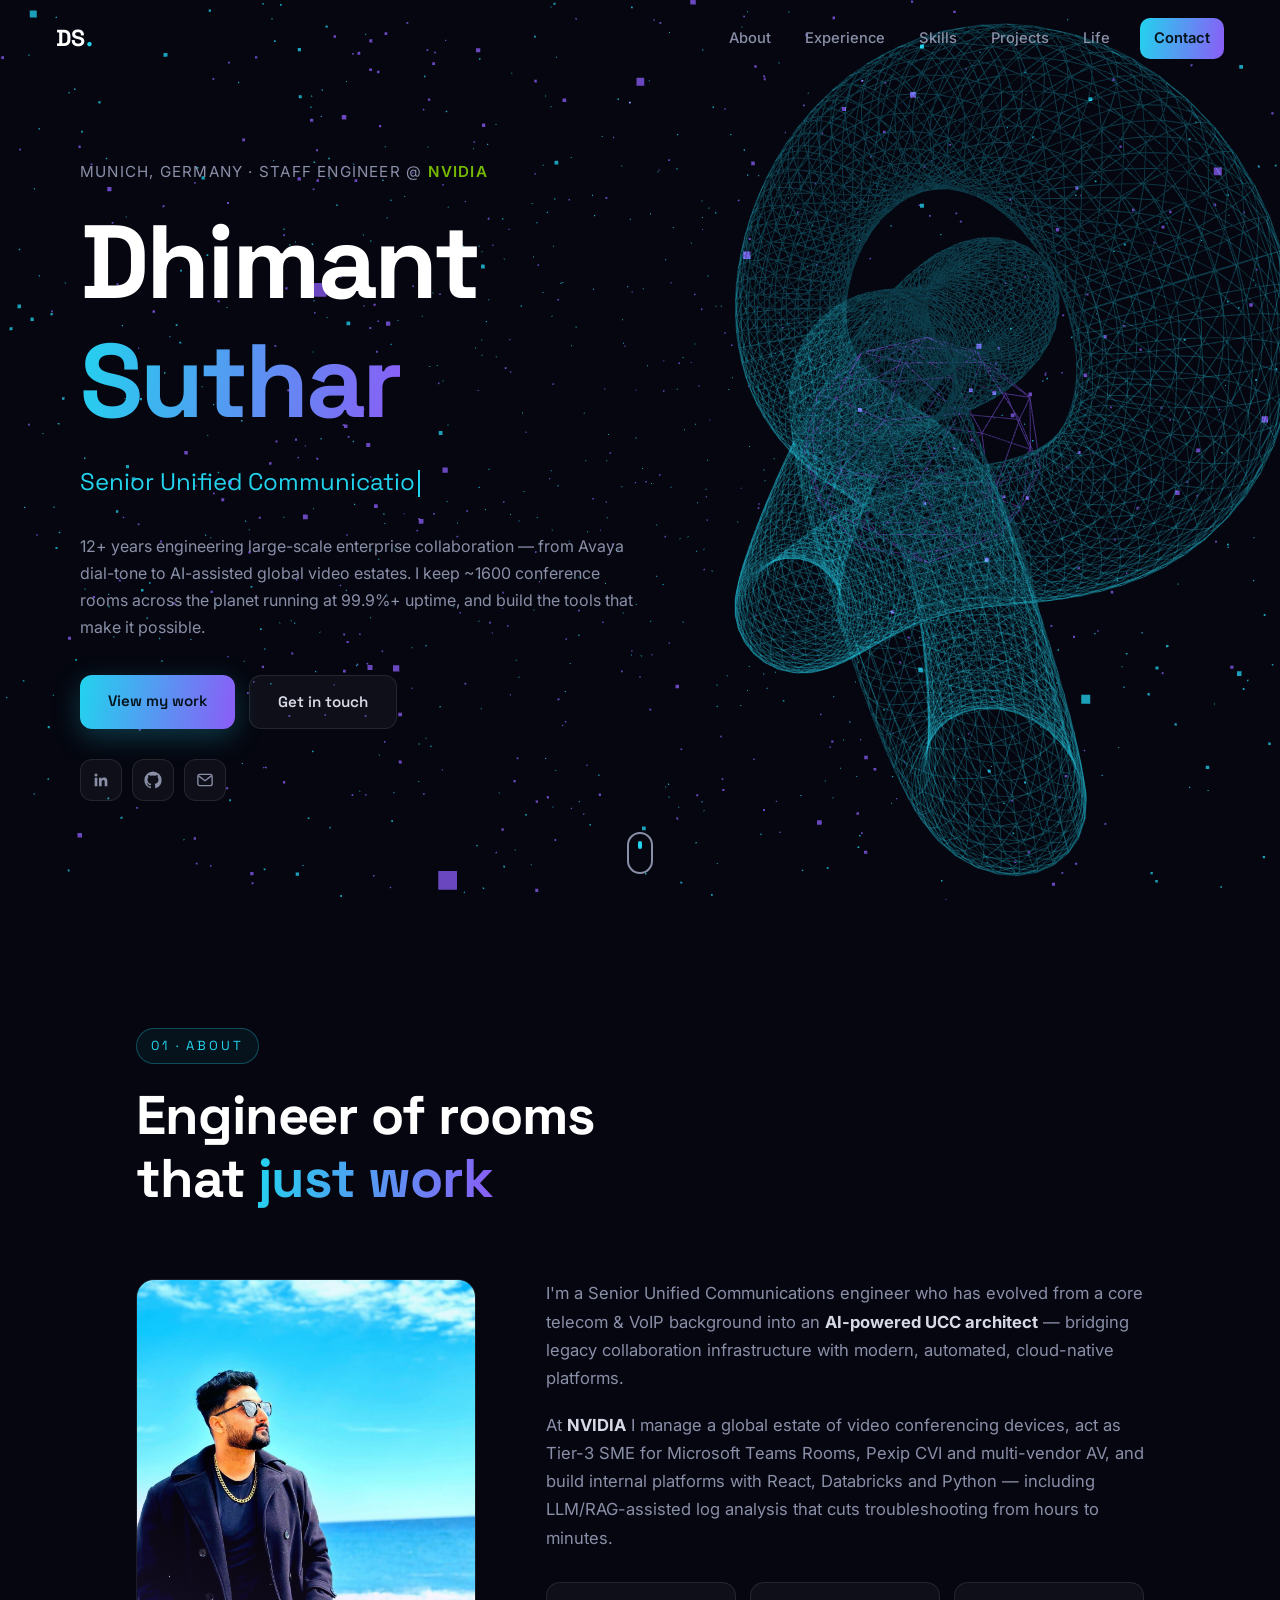
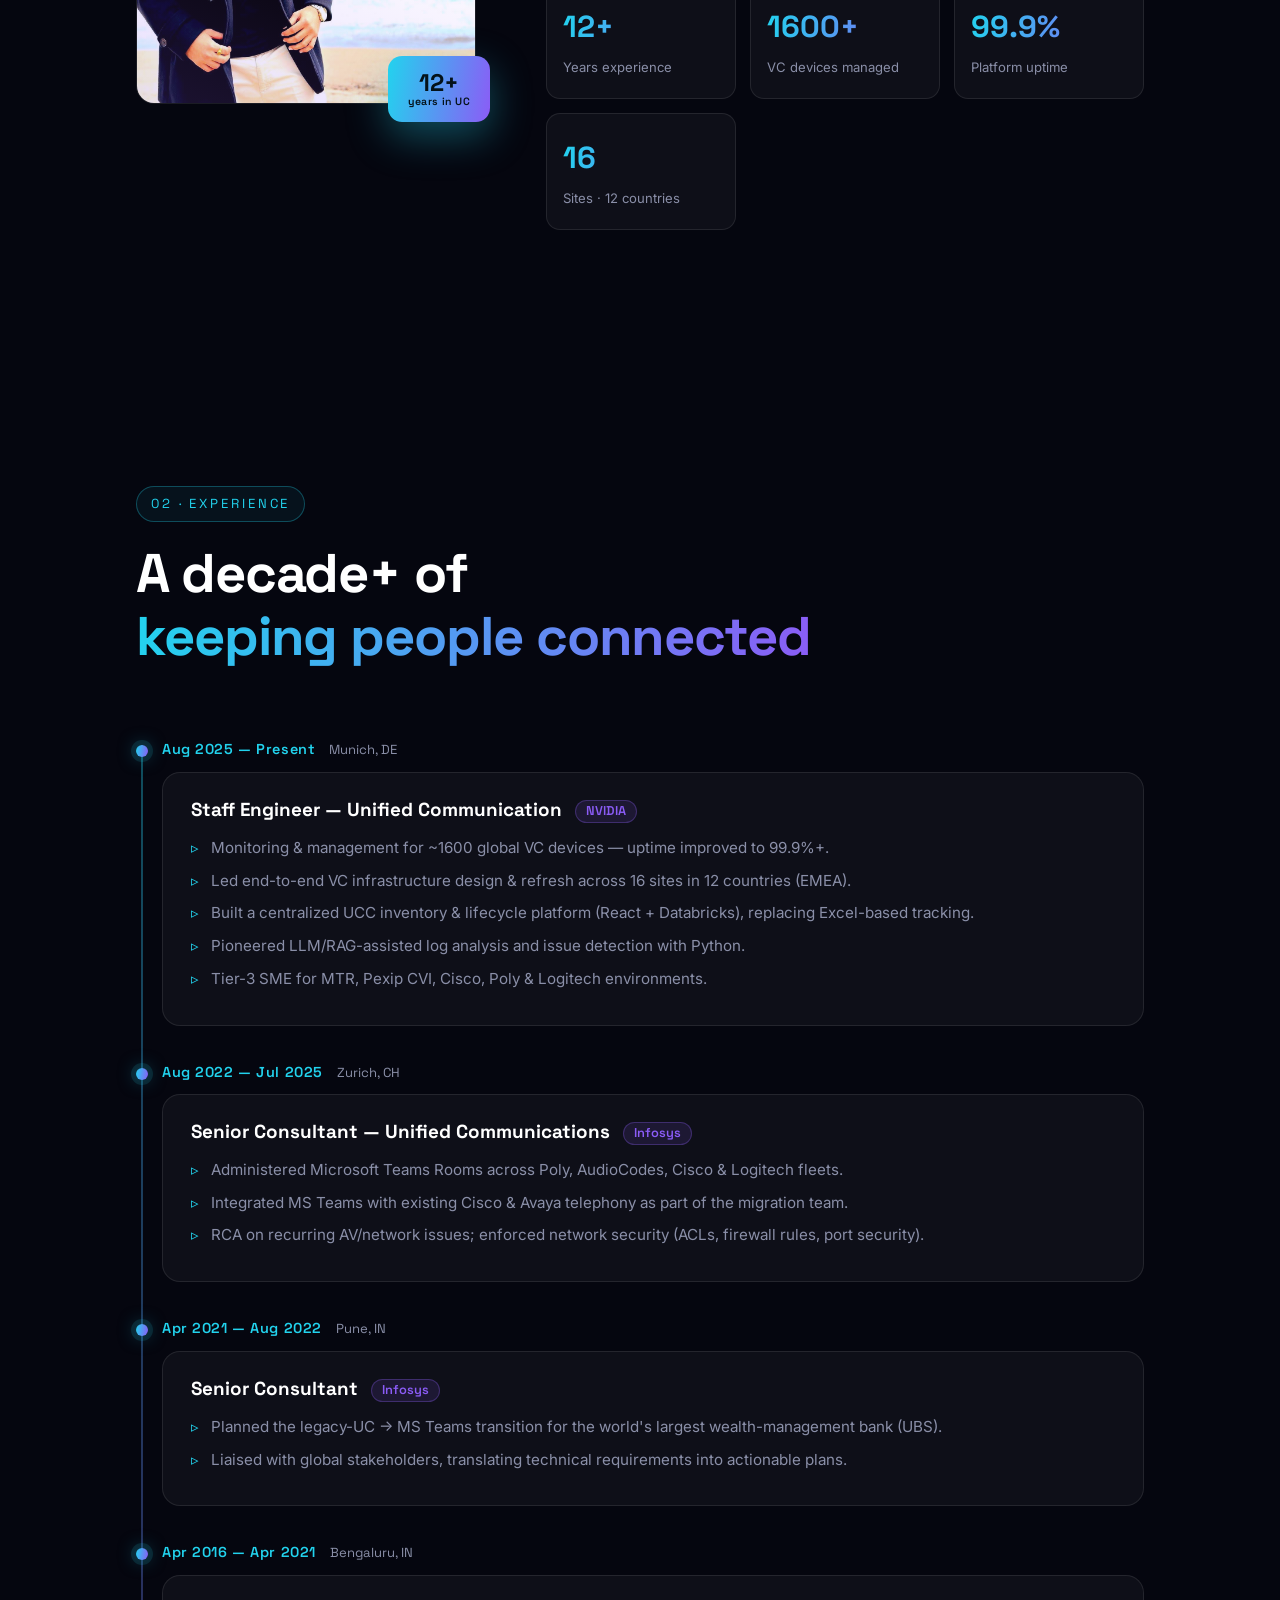
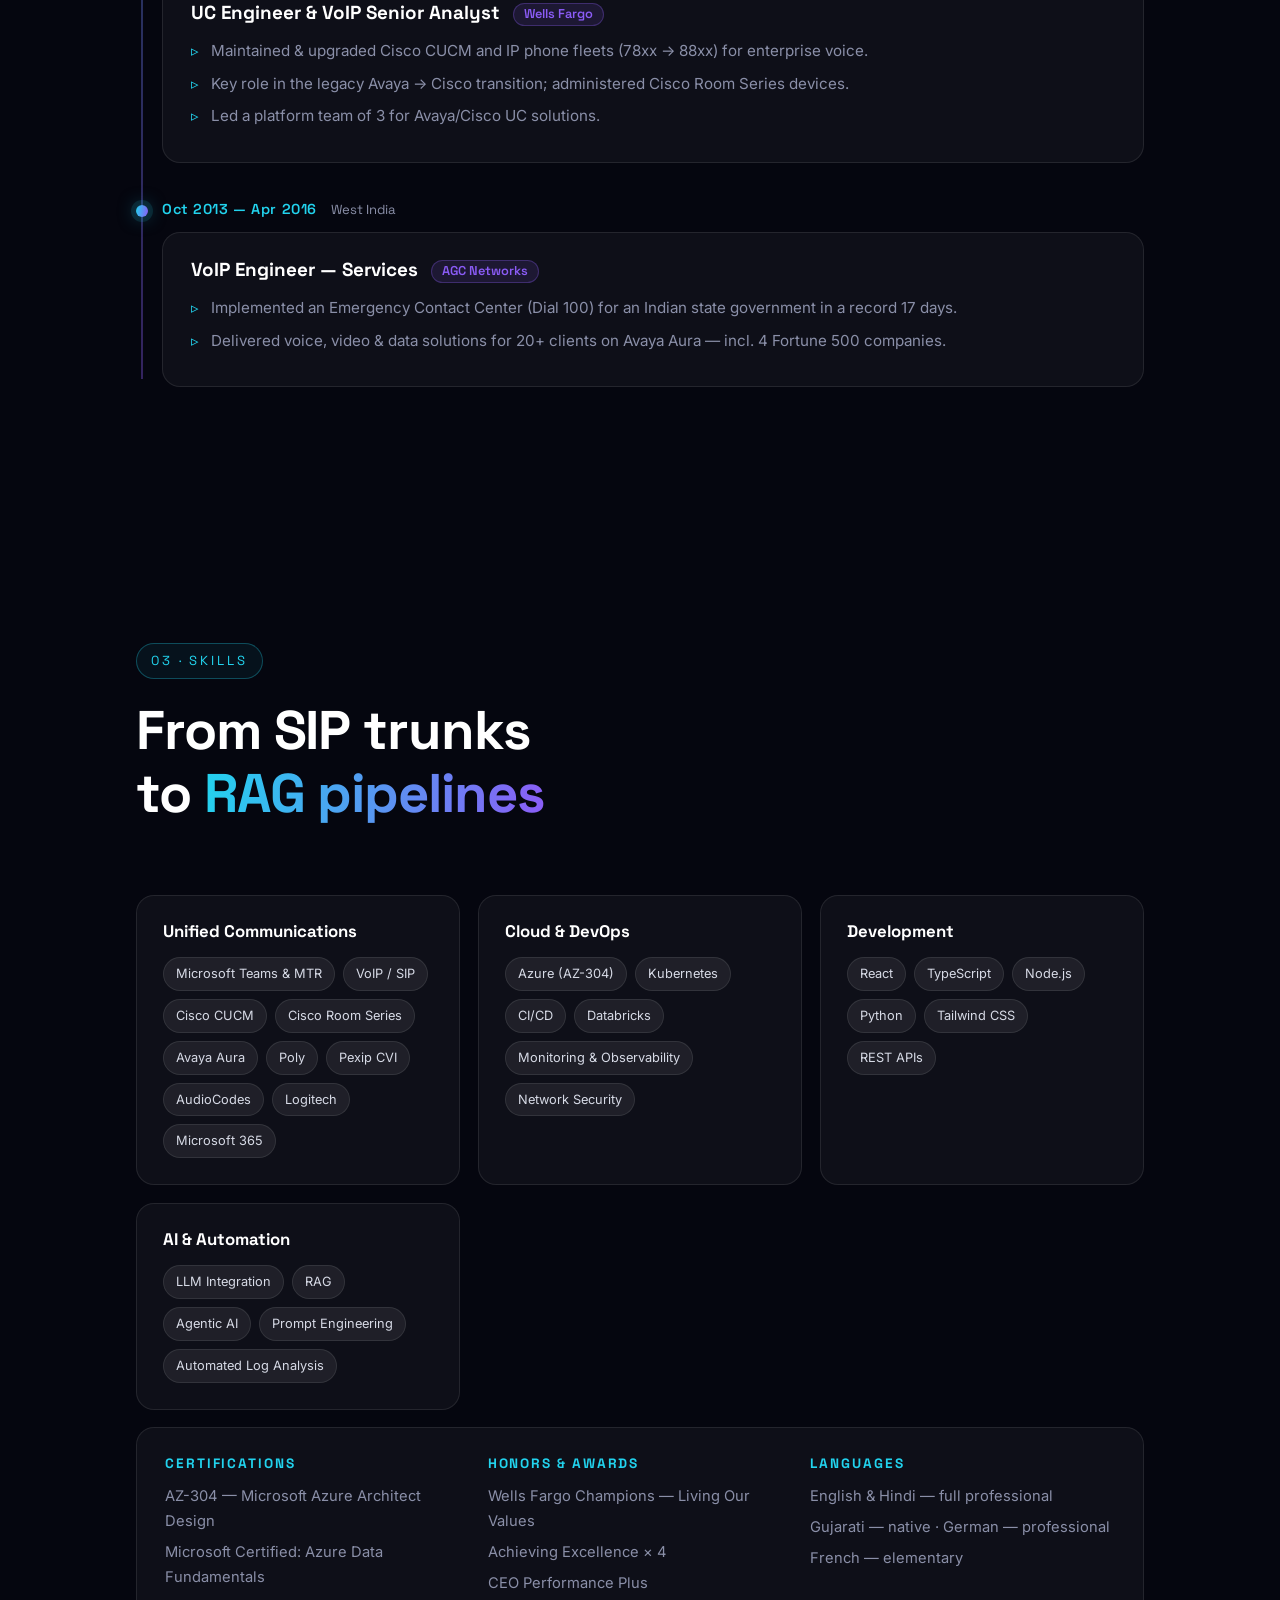
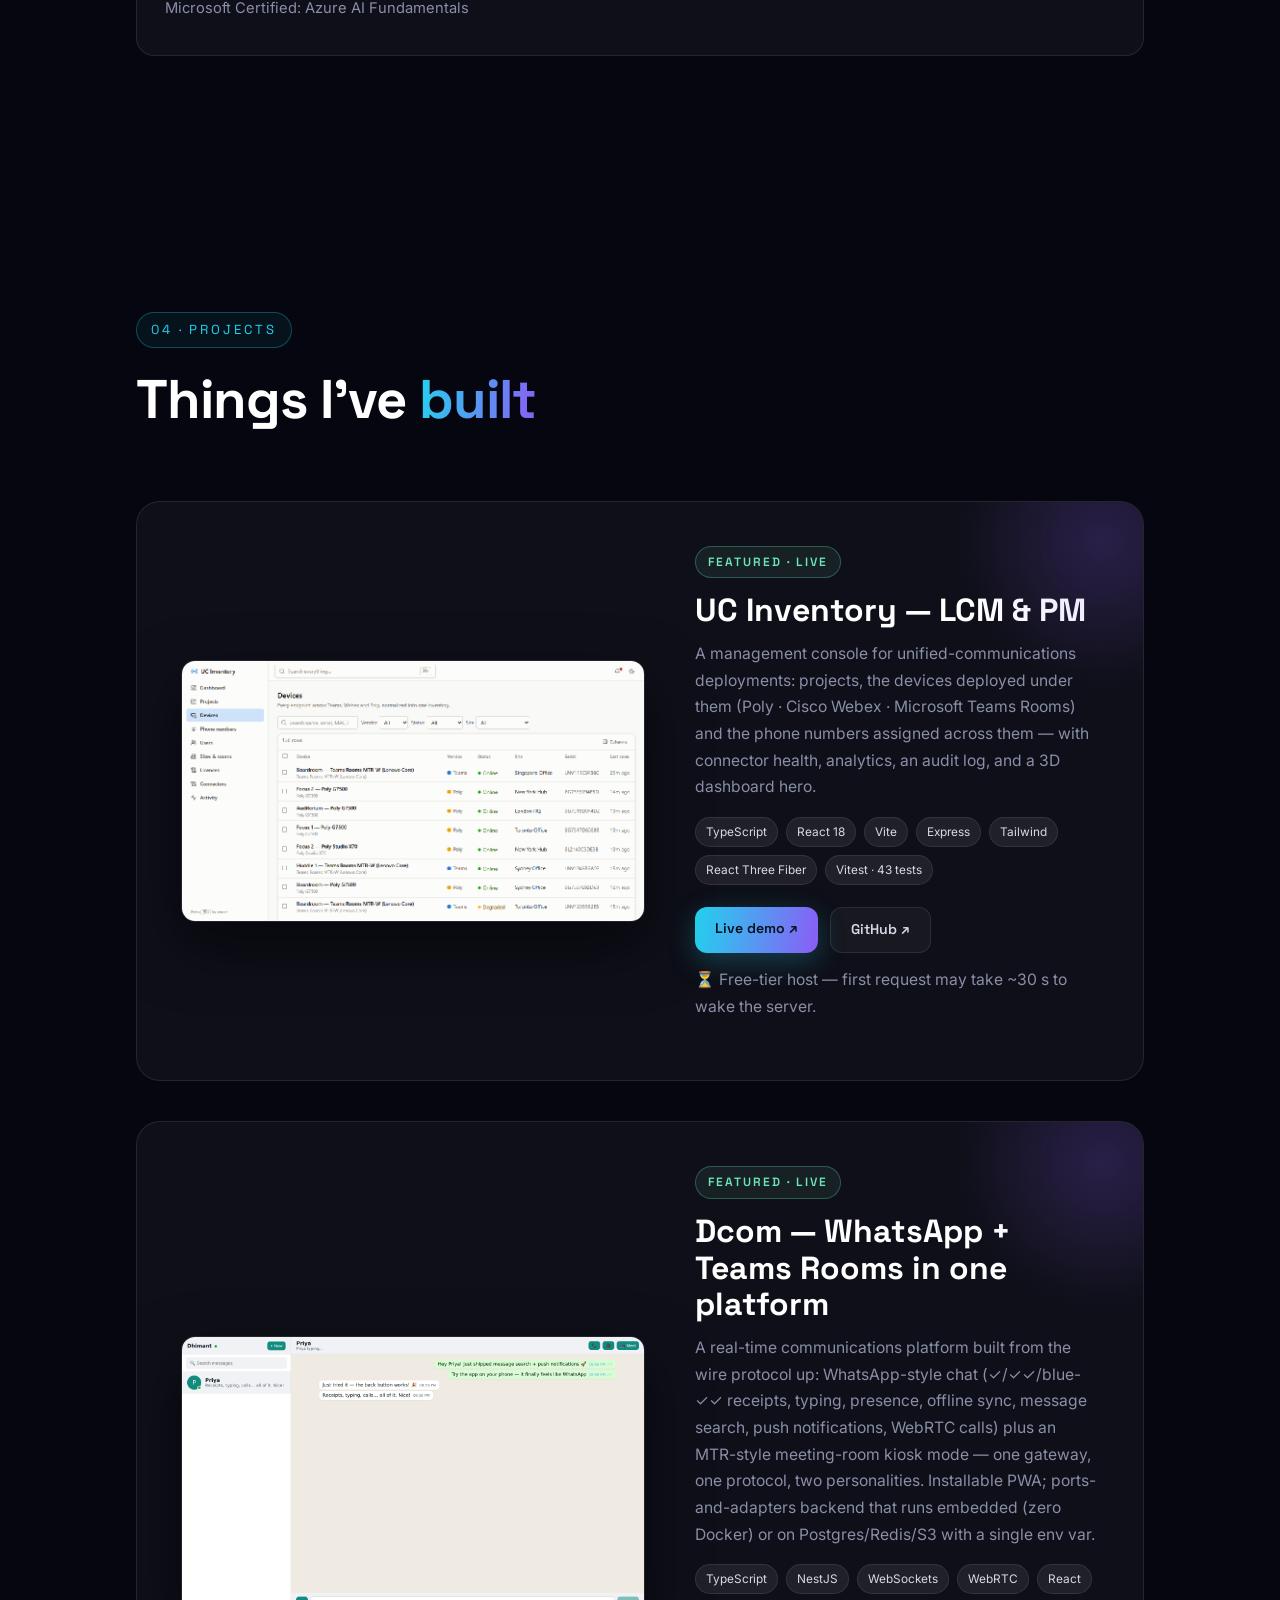
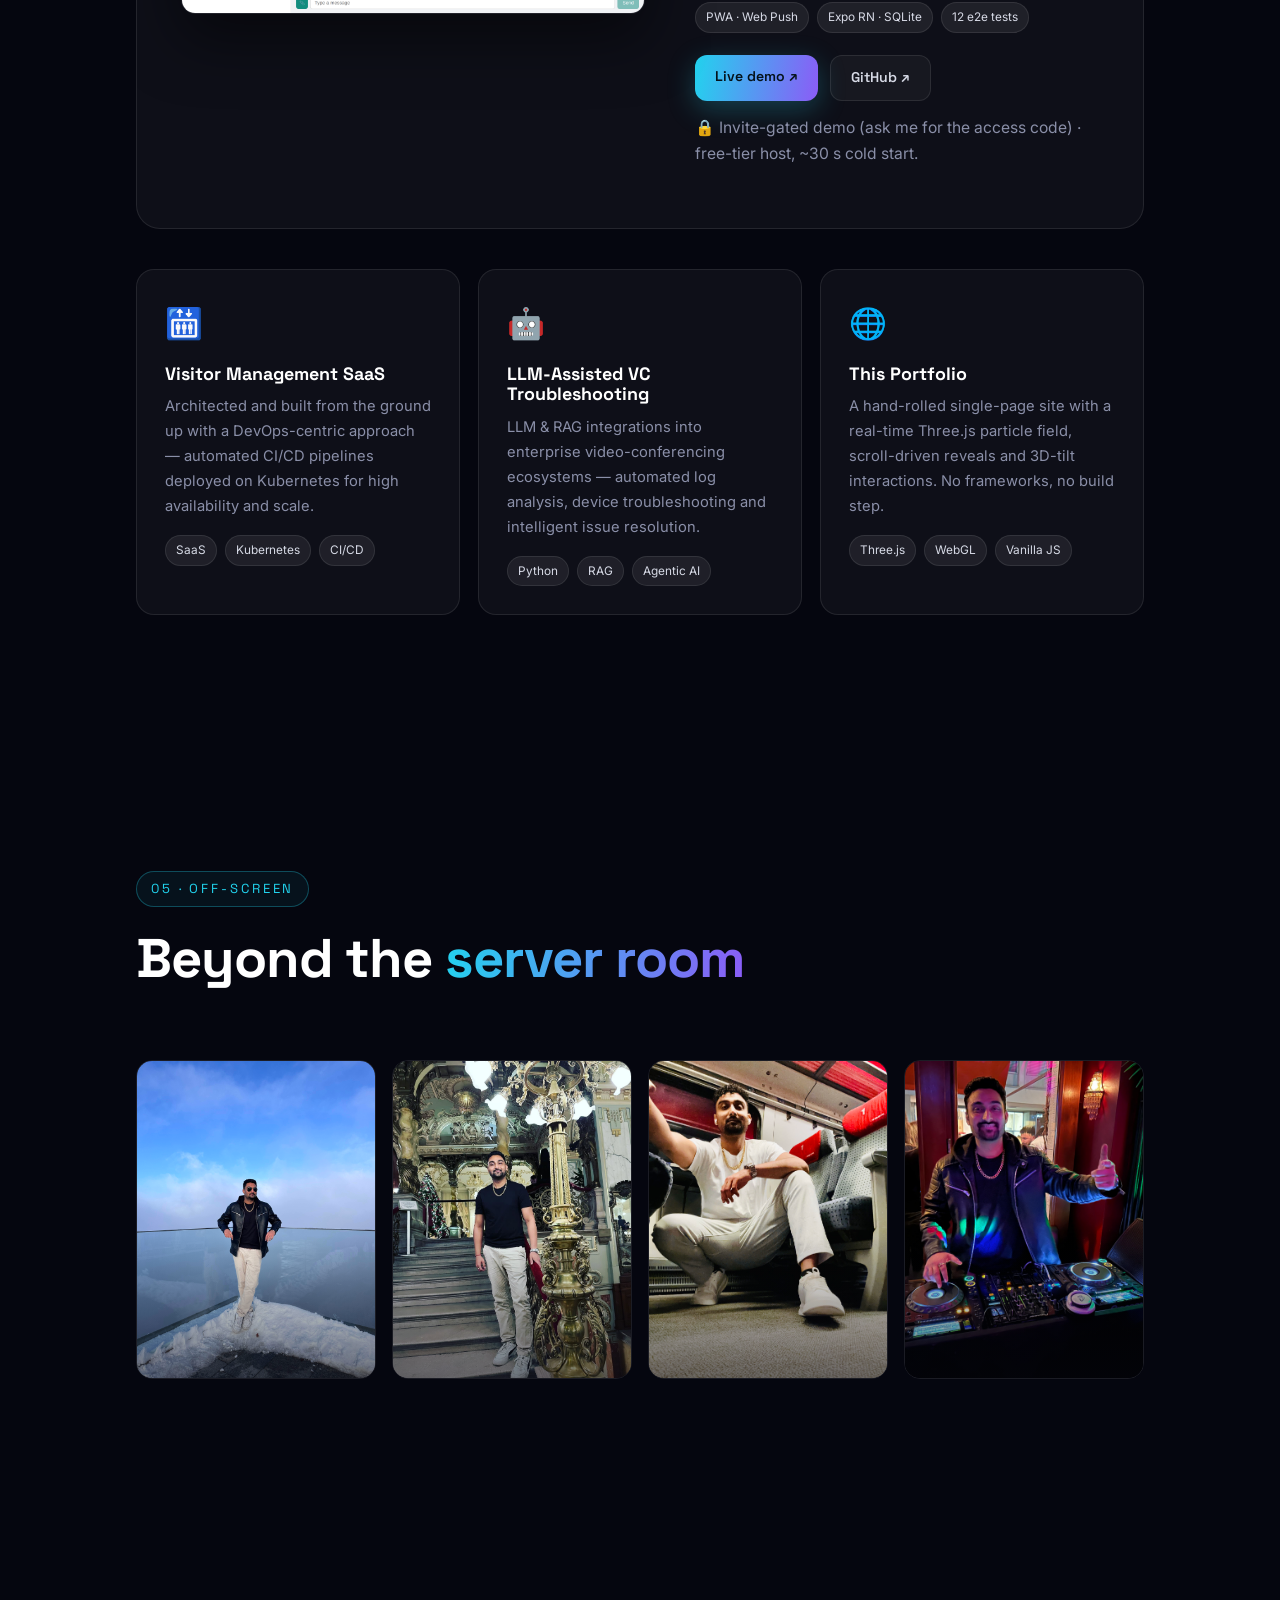
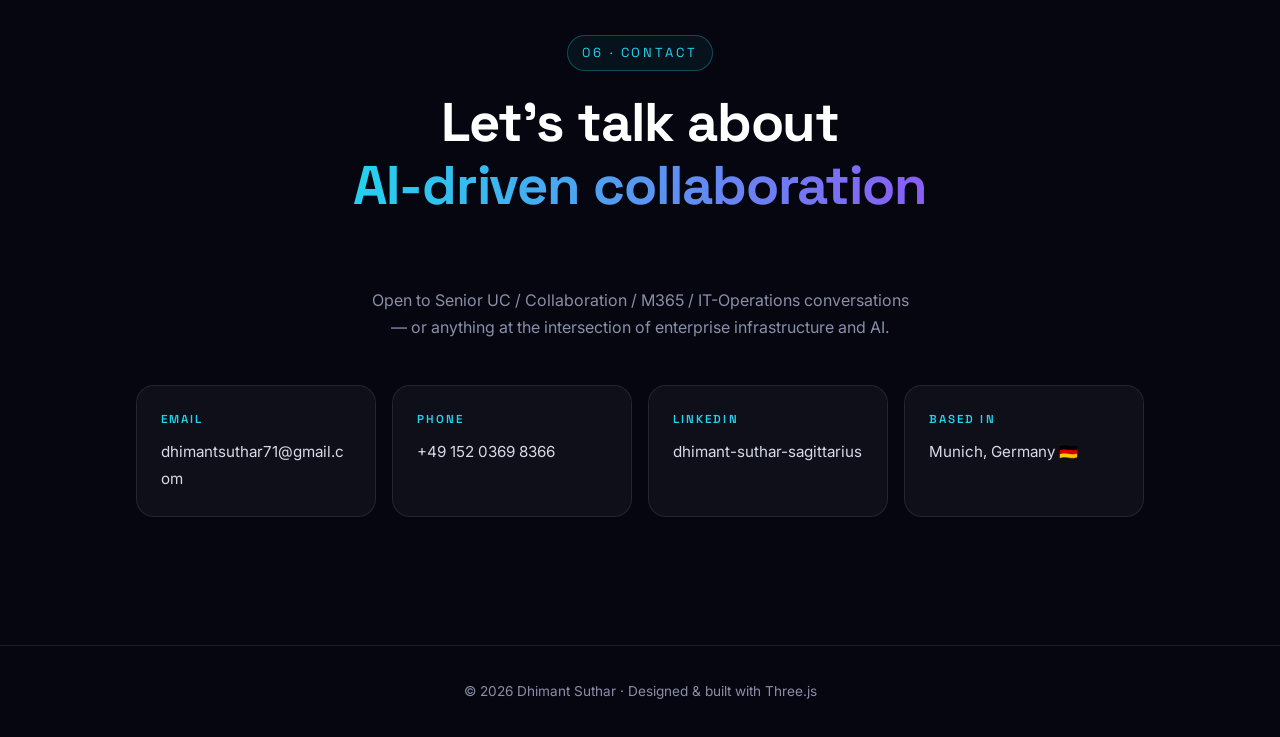
==== commit 49cc1ec1: "Add Dcom (WhatsApp + Teams Rooms platform) as a featured project Real app screenshots (desktop + mob" ====
--- a/index.html
+++ b/index.html
@@ -265,6 +265,33 @@
         </div>
       </article>
 
+      <!-- Featured project: Dcom -->
+      <article class="feature reveal">
+        <div class="feature__media tilt">
+          <img src="assets/img/dcom-desktop.png" alt="Dcom — WhatsApp-style chat with live receipts, typing and search" loading="lazy">
+        </div>
+        <div class="feature__body">
+          <span class="feature__tag">Featured · Live</span>
+          <h3>Dcom — WhatsApp + Teams Rooms in one platform</h3>
+          <p>
+            A real-time communications platform built from the wire protocol up: WhatsApp-style
+            chat (✓/✓✓/blue-✓✓ receipts, typing, presence, offline sync, message search, push
+            notifications, WebRTC calls) plus an MTR-style meeting-room kiosk mode — one gateway,
+            one protocol, two personalities. Installable PWA; ports-and-adapters backend that runs
+            embedded (zero Docker) or on Postgres/Redis/S3 with a single env var.
+          </p>
+          <div class="chips chips--sm">
+            <span>TypeScript</span><span>NestJS</span><span>WebSockets</span><span>WebRTC</span>
+            <span>React</span><span>PWA · Web Push</span><span>Expo RN · SQLite</span><span>12 e2e tests</span>
+          </div>
+          <div class="feature__links">
+            <a class="btn btn--solid btn--sm" href="https://dcom.onrender.com/" target="_blank" rel="noopener">Live demo ↗</a>
+            <a class="btn btn--ghost btn--sm" href="https://github.com/dhimant6/Dcommsapp" target="_blank" rel="noopener">GitHub ↗</a>
+          </div>
+          <p class="feature__note">🔒 Invite-gated demo (ask me for the access code) · free-tier host, ~30&nbsp;s cold start.</p>
+        </div>
+      </article>
+
       <div class="proj-grid">
         <article class="proj-card reveal tilt">
           <div class="proj-card__icon">🛗</div>
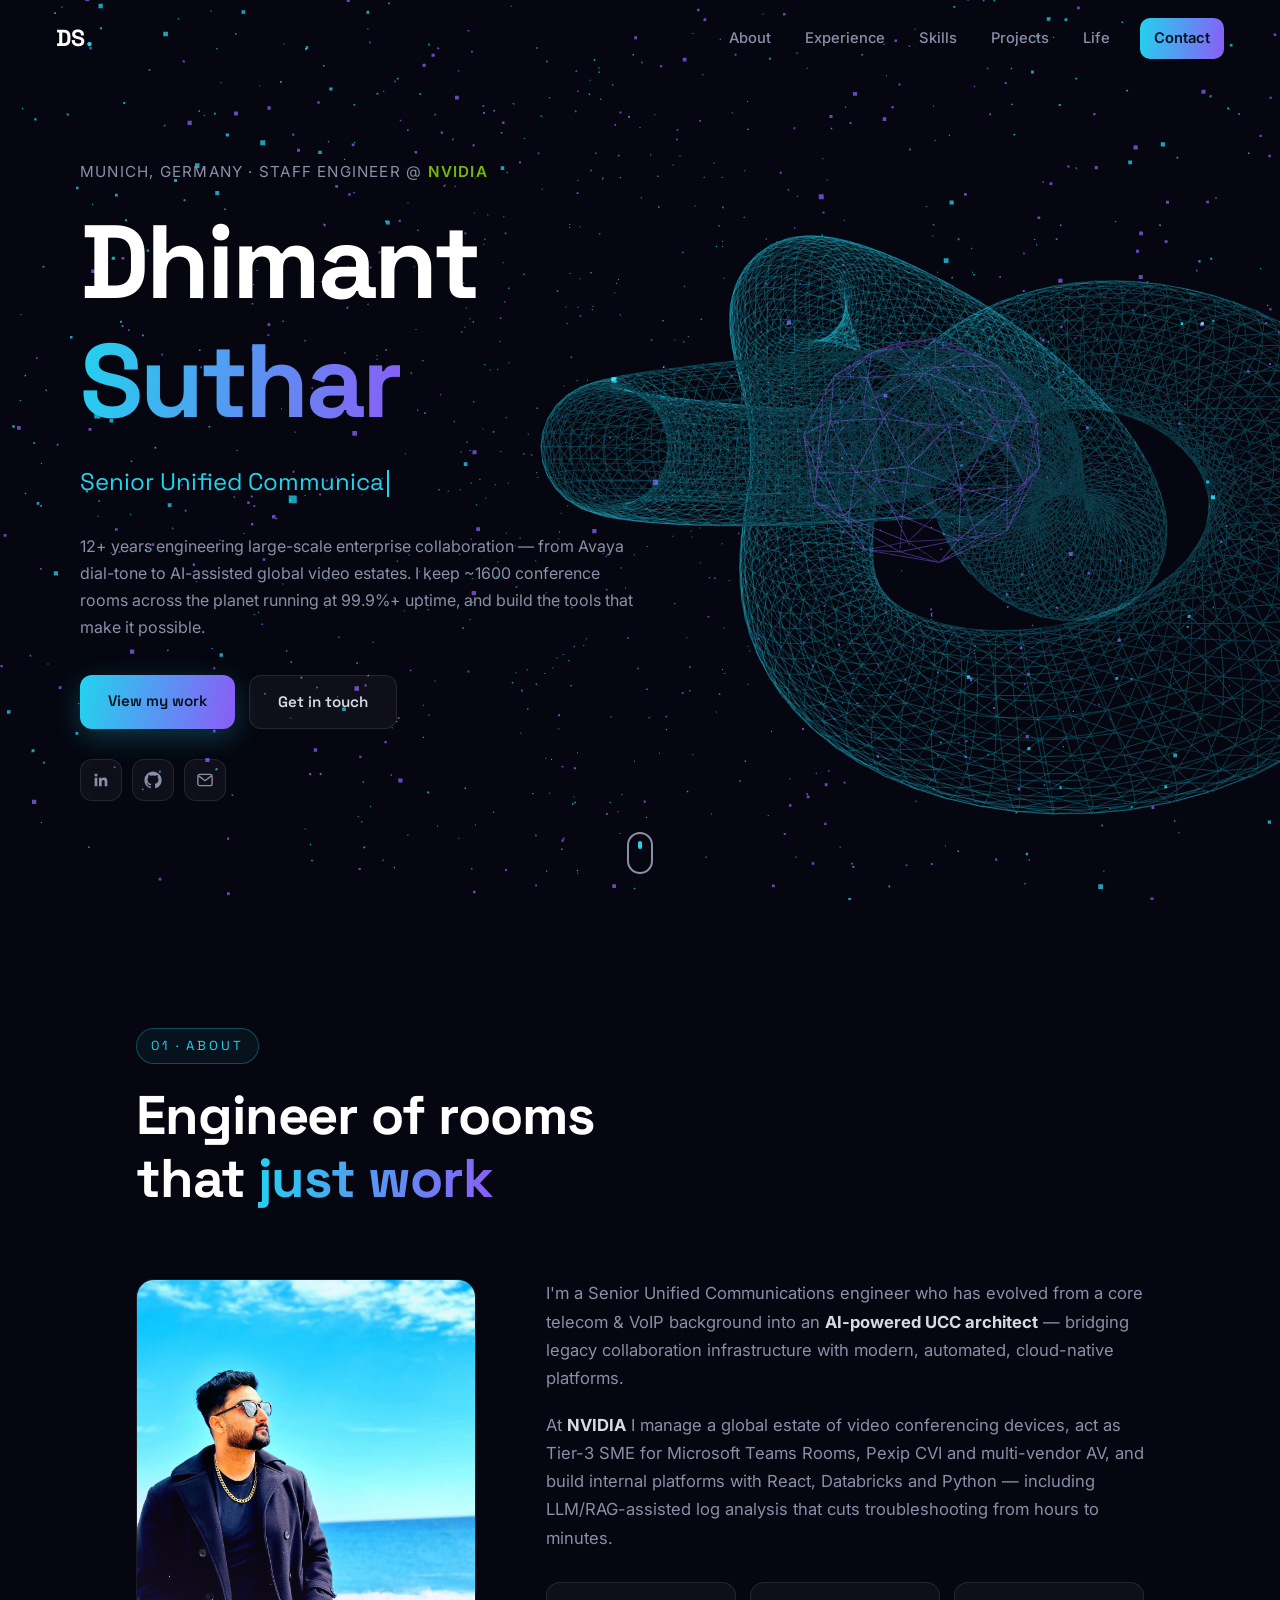
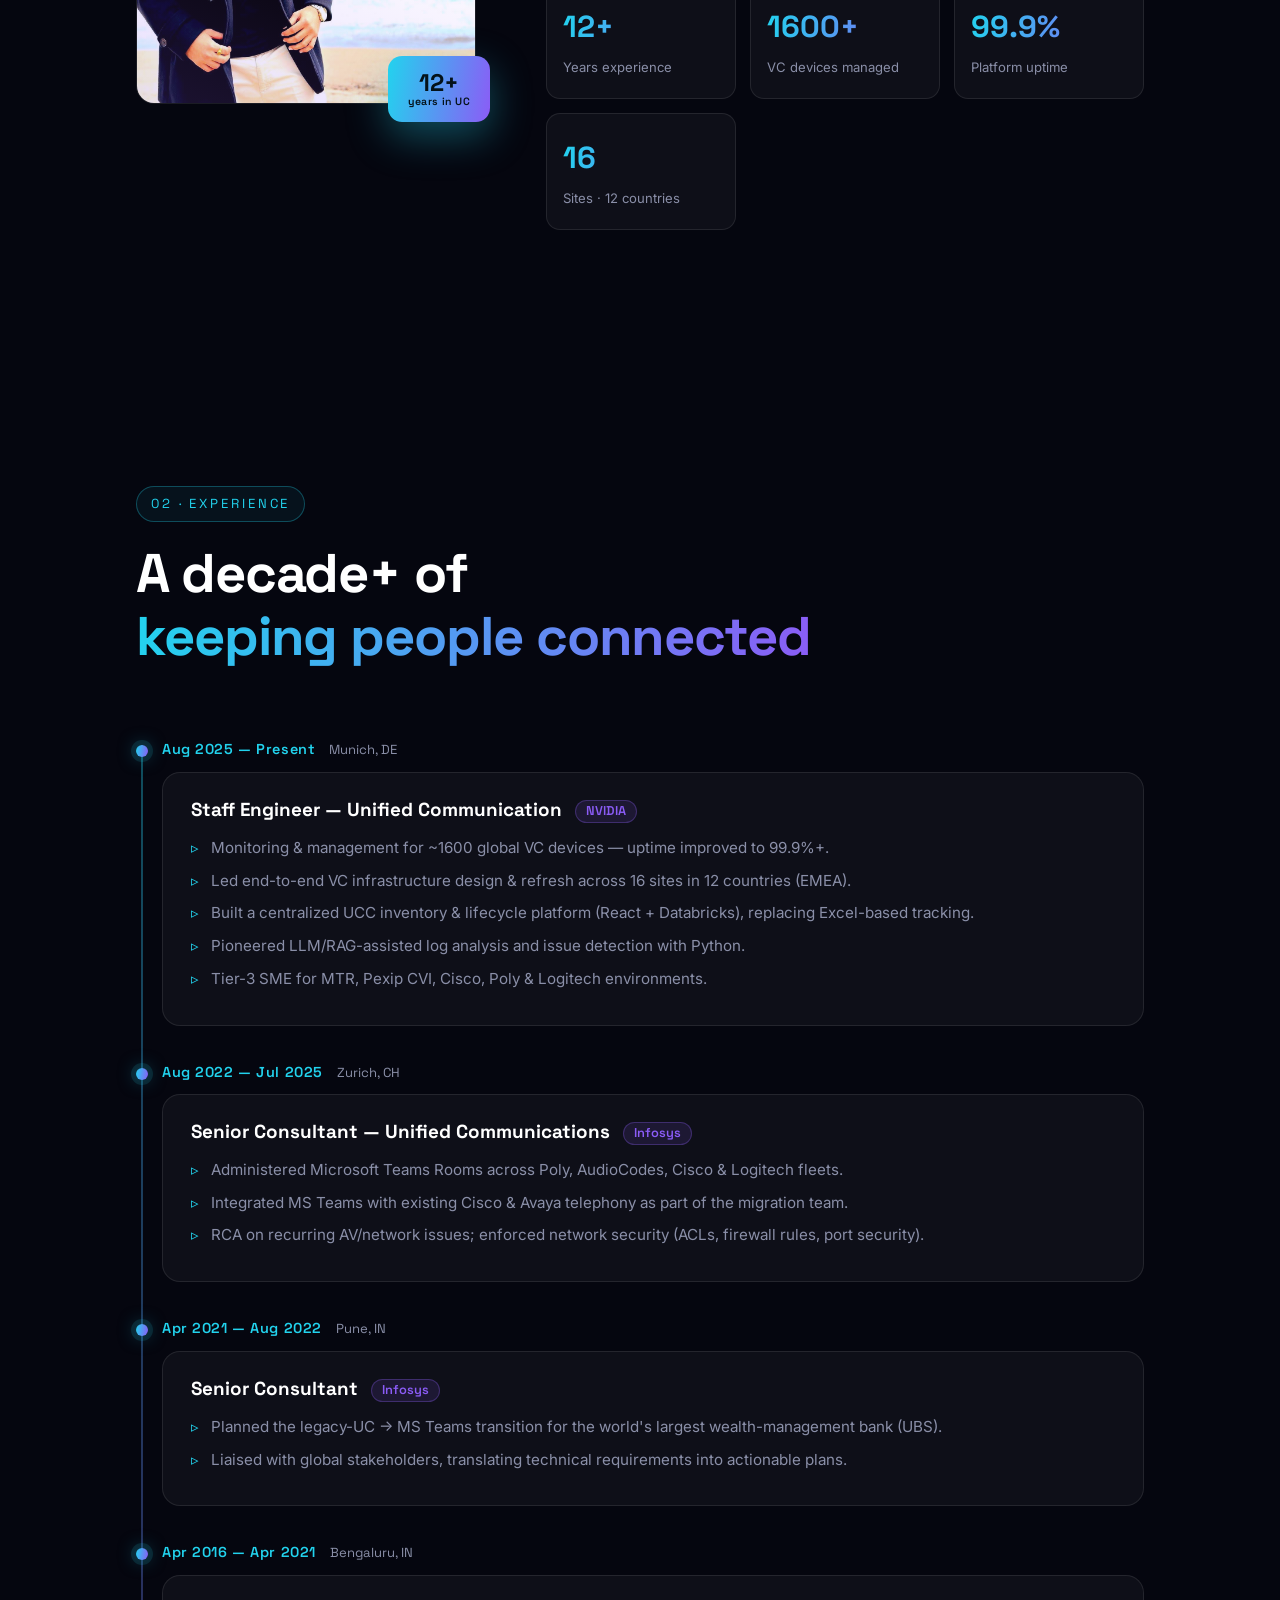
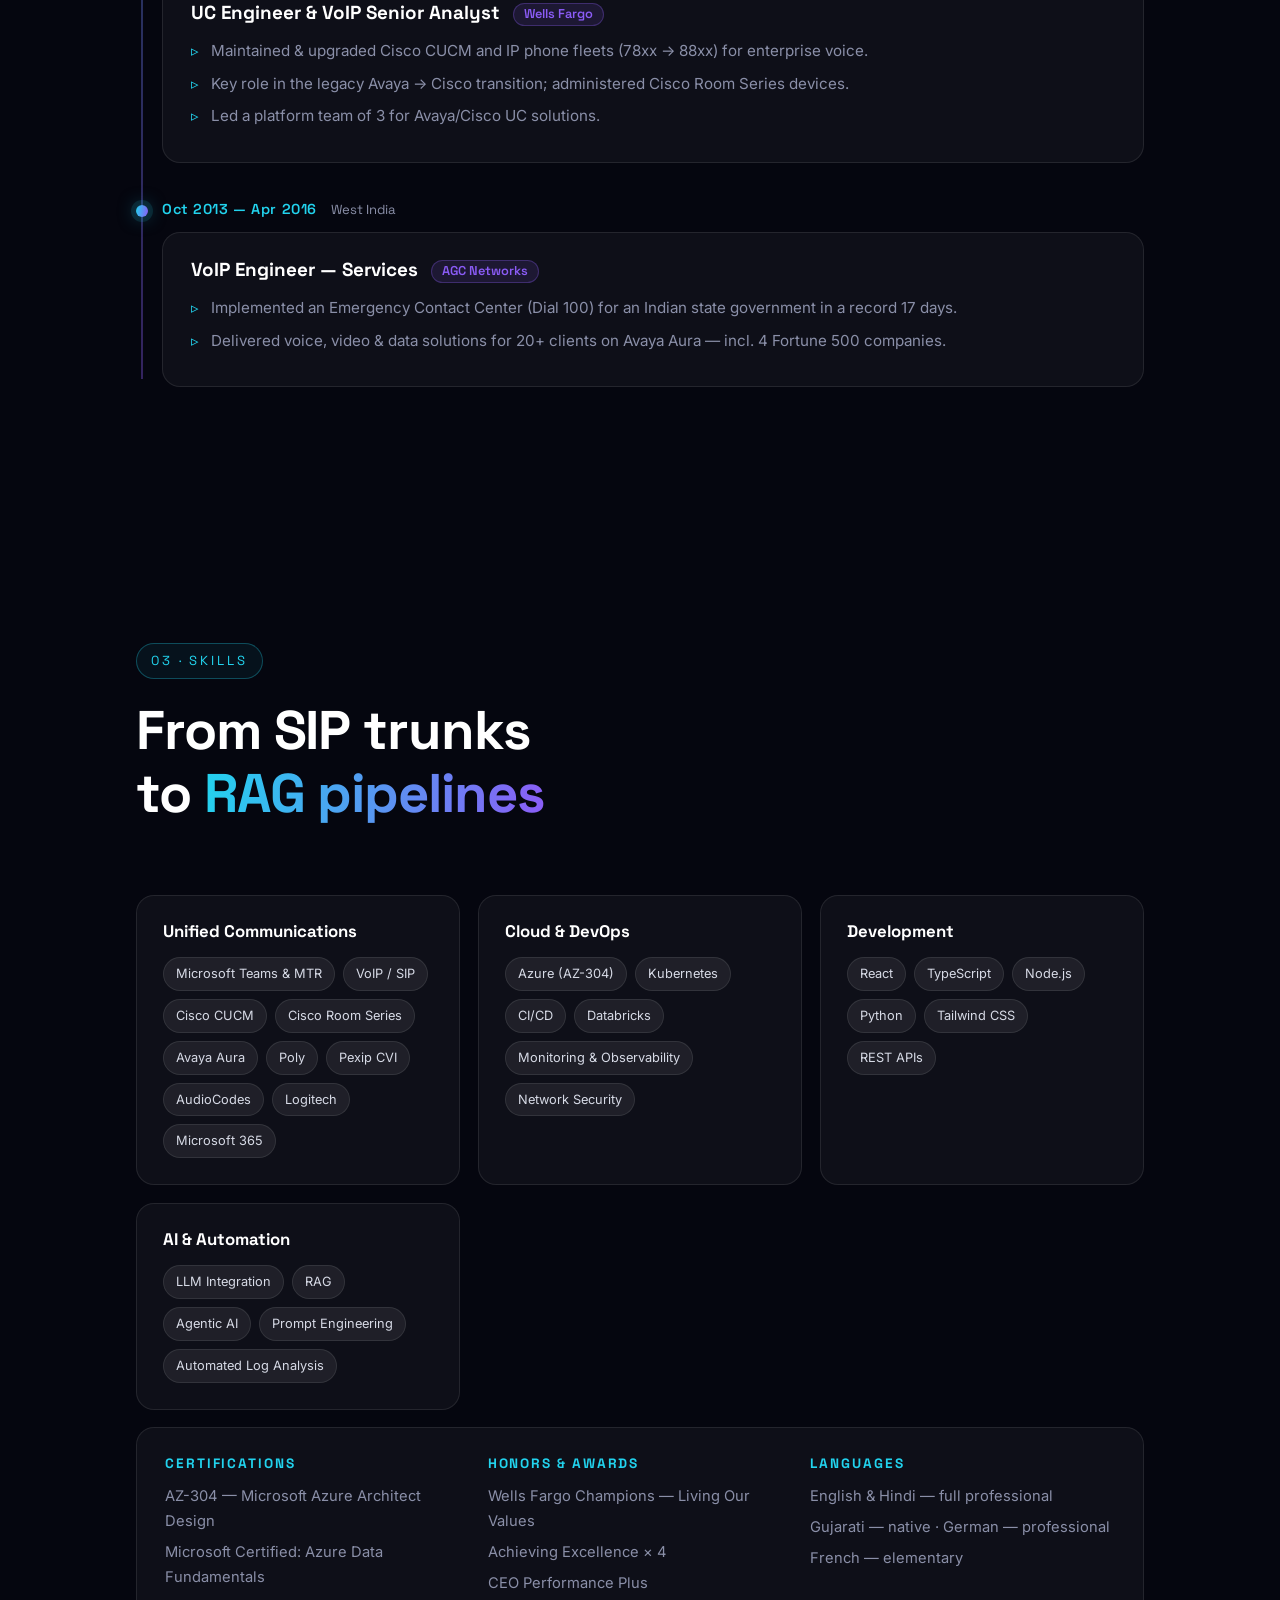
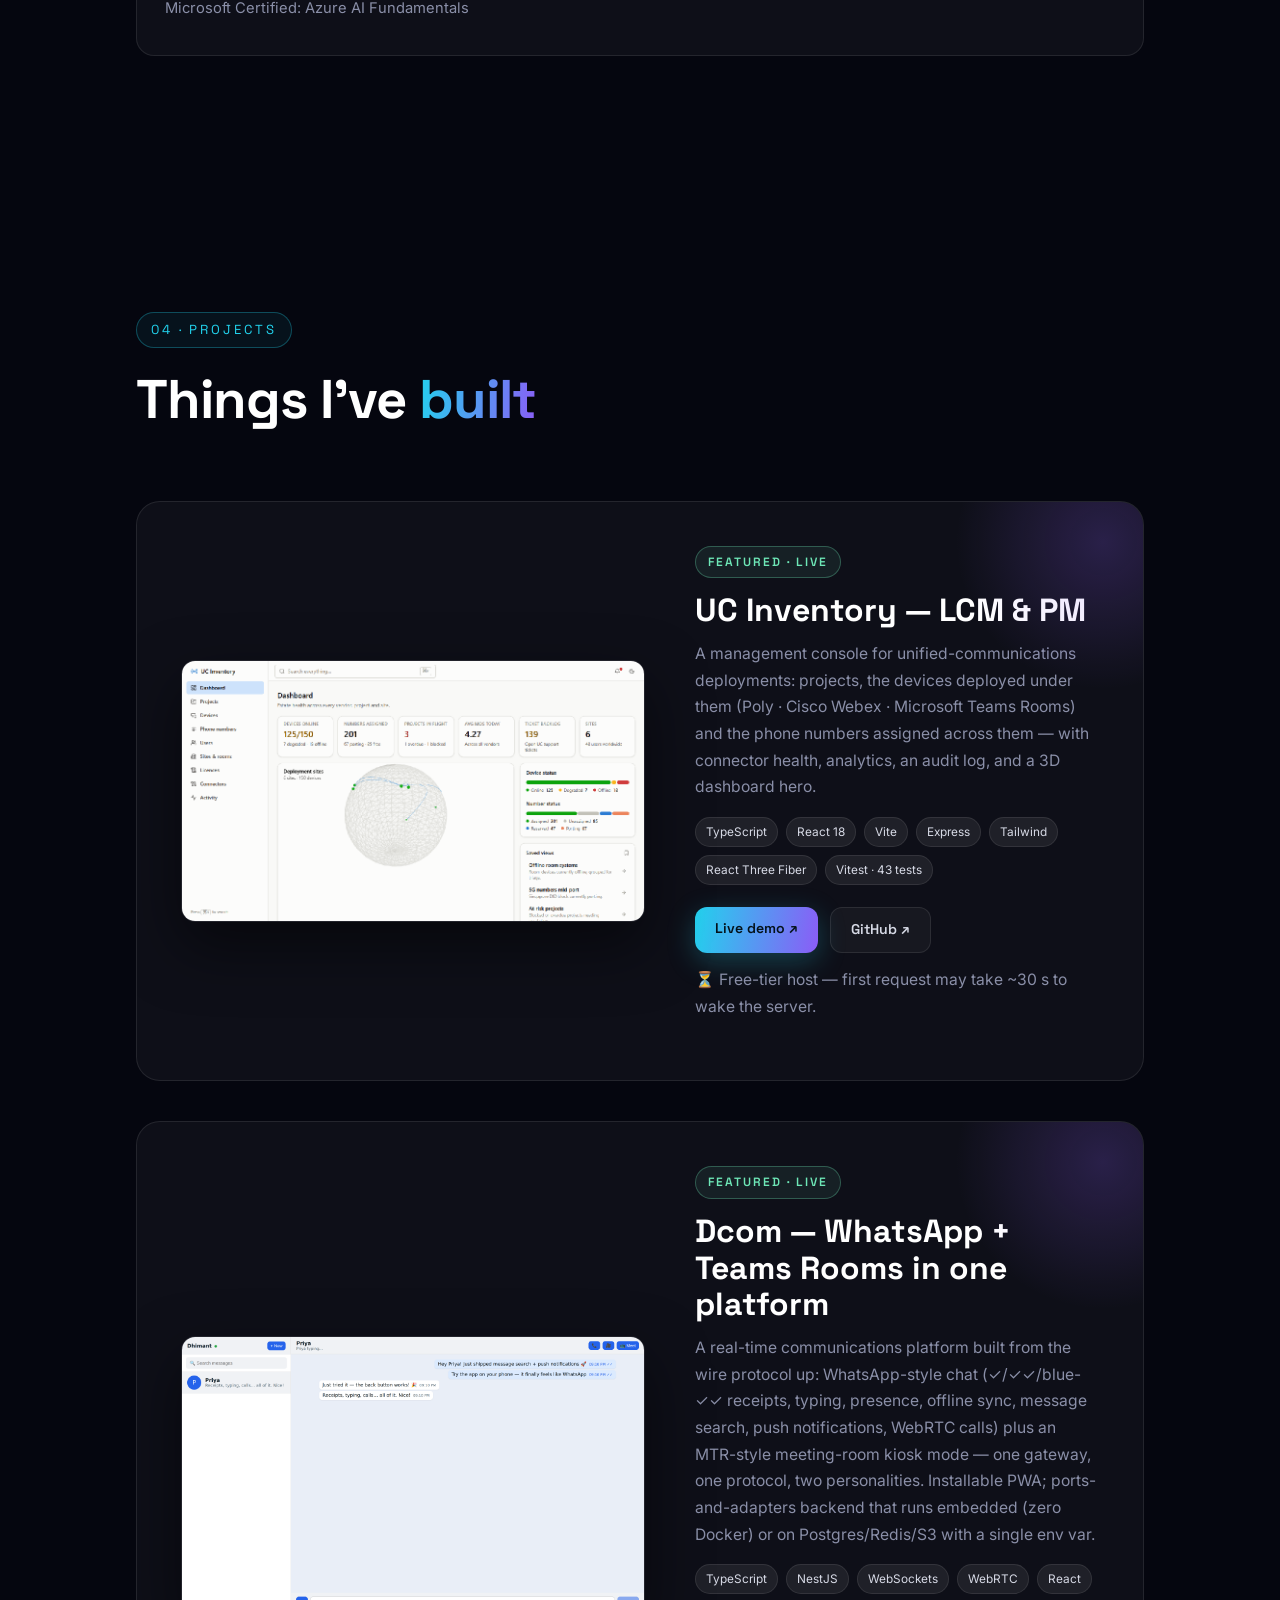
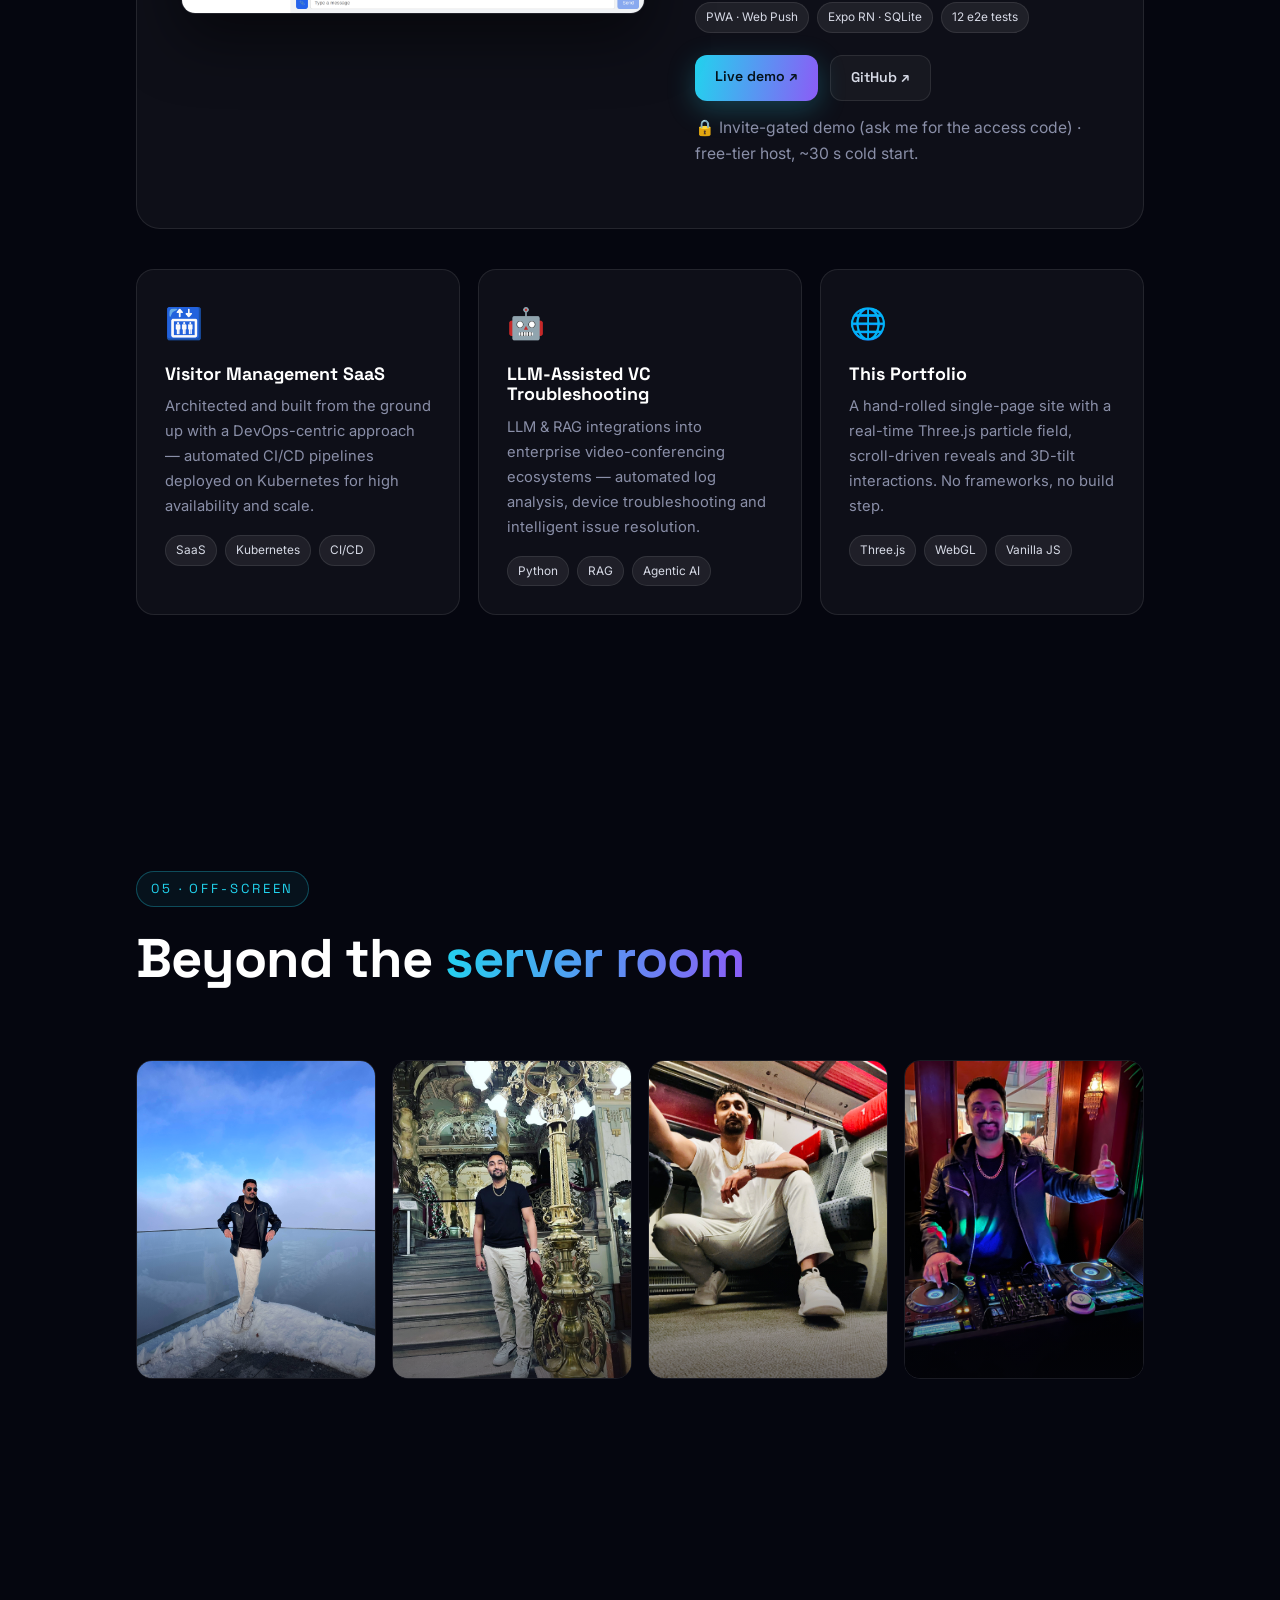
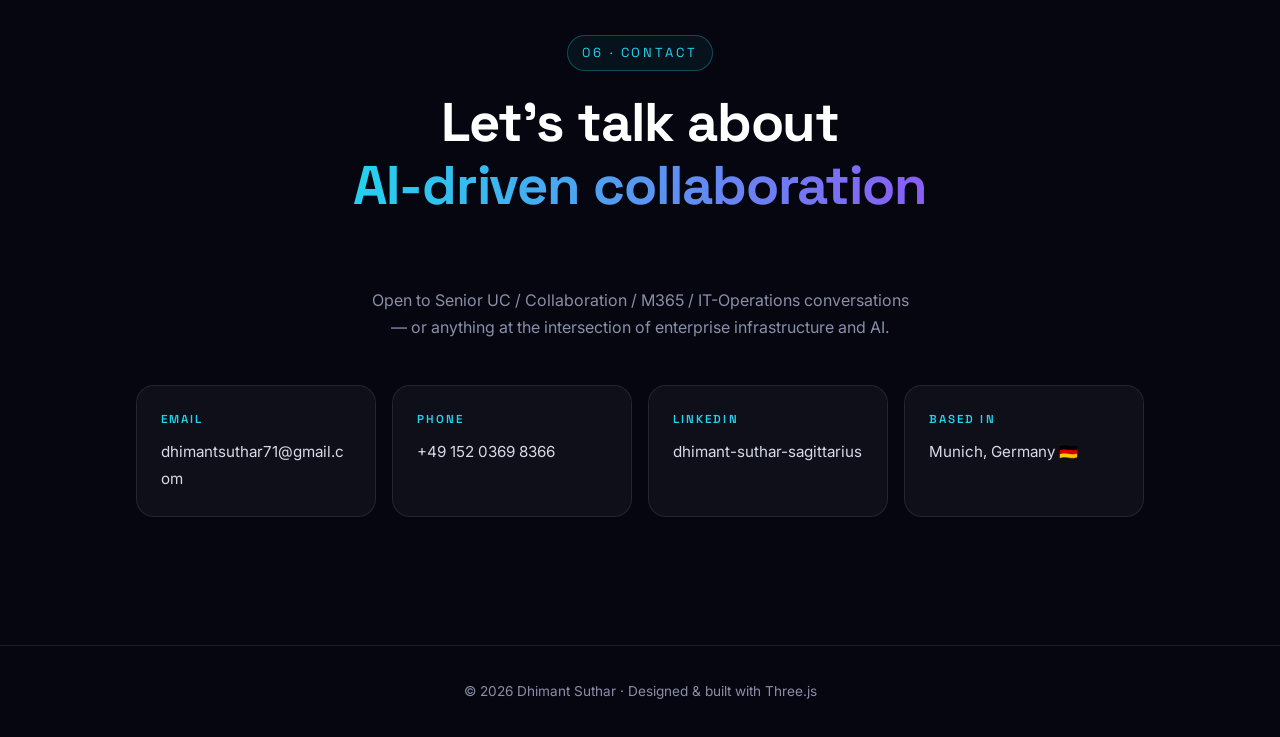
==== commit 057ca91e: "Fix Dcom live-demo URL (dcom-tsdu.onrender.com) Co-Authored-By: Claude Fable 5 <noreply@anthropic.co" ====
--- a/index.html
+++ b/index.html
@@ -285,7 +285,7 @@
             <span>React</span><span>PWA · Web Push</span><span>Expo RN · SQLite</span><span>12 e2e tests</span>
           </div>
           <div class="feature__links">
-            <a class="btn btn--solid btn--sm" href="https://dcom.onrender.com/" target="_blank" rel="noopener">Live demo ↗</a>
+            <a class="btn btn--solid btn--sm" href="https://dcom-tsdu.onrender.com/" target="_blank" rel="noopener">Live demo ↗</a>
             <a class="btn btn--ghost btn--sm" href="https://github.com/dhimant6/Dcommsapp" target="_blank" rel="noopener">GitHub ↗</a>
           </div>
           <p class="feature__note">🔒 Invite-gated demo (ask me for the access code) · free-tier host, ~30&nbsp;s cold start.</p>
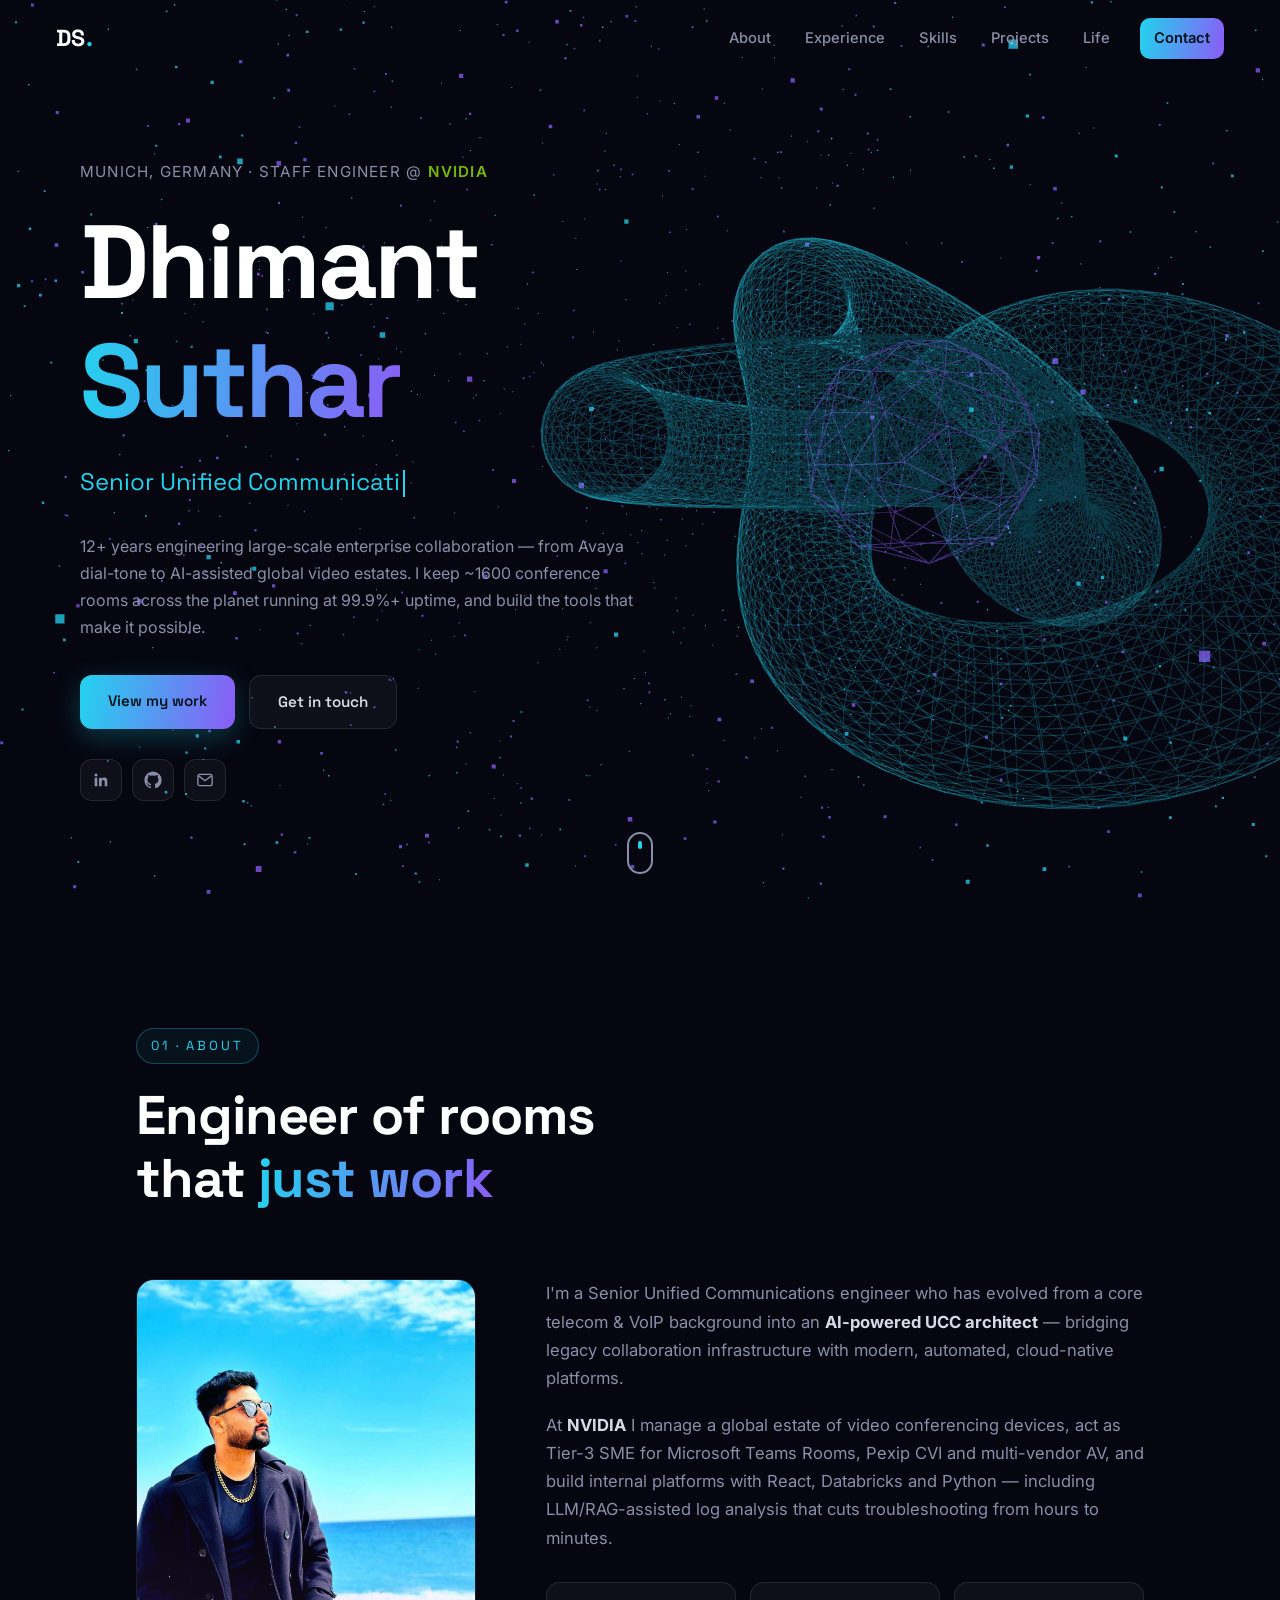
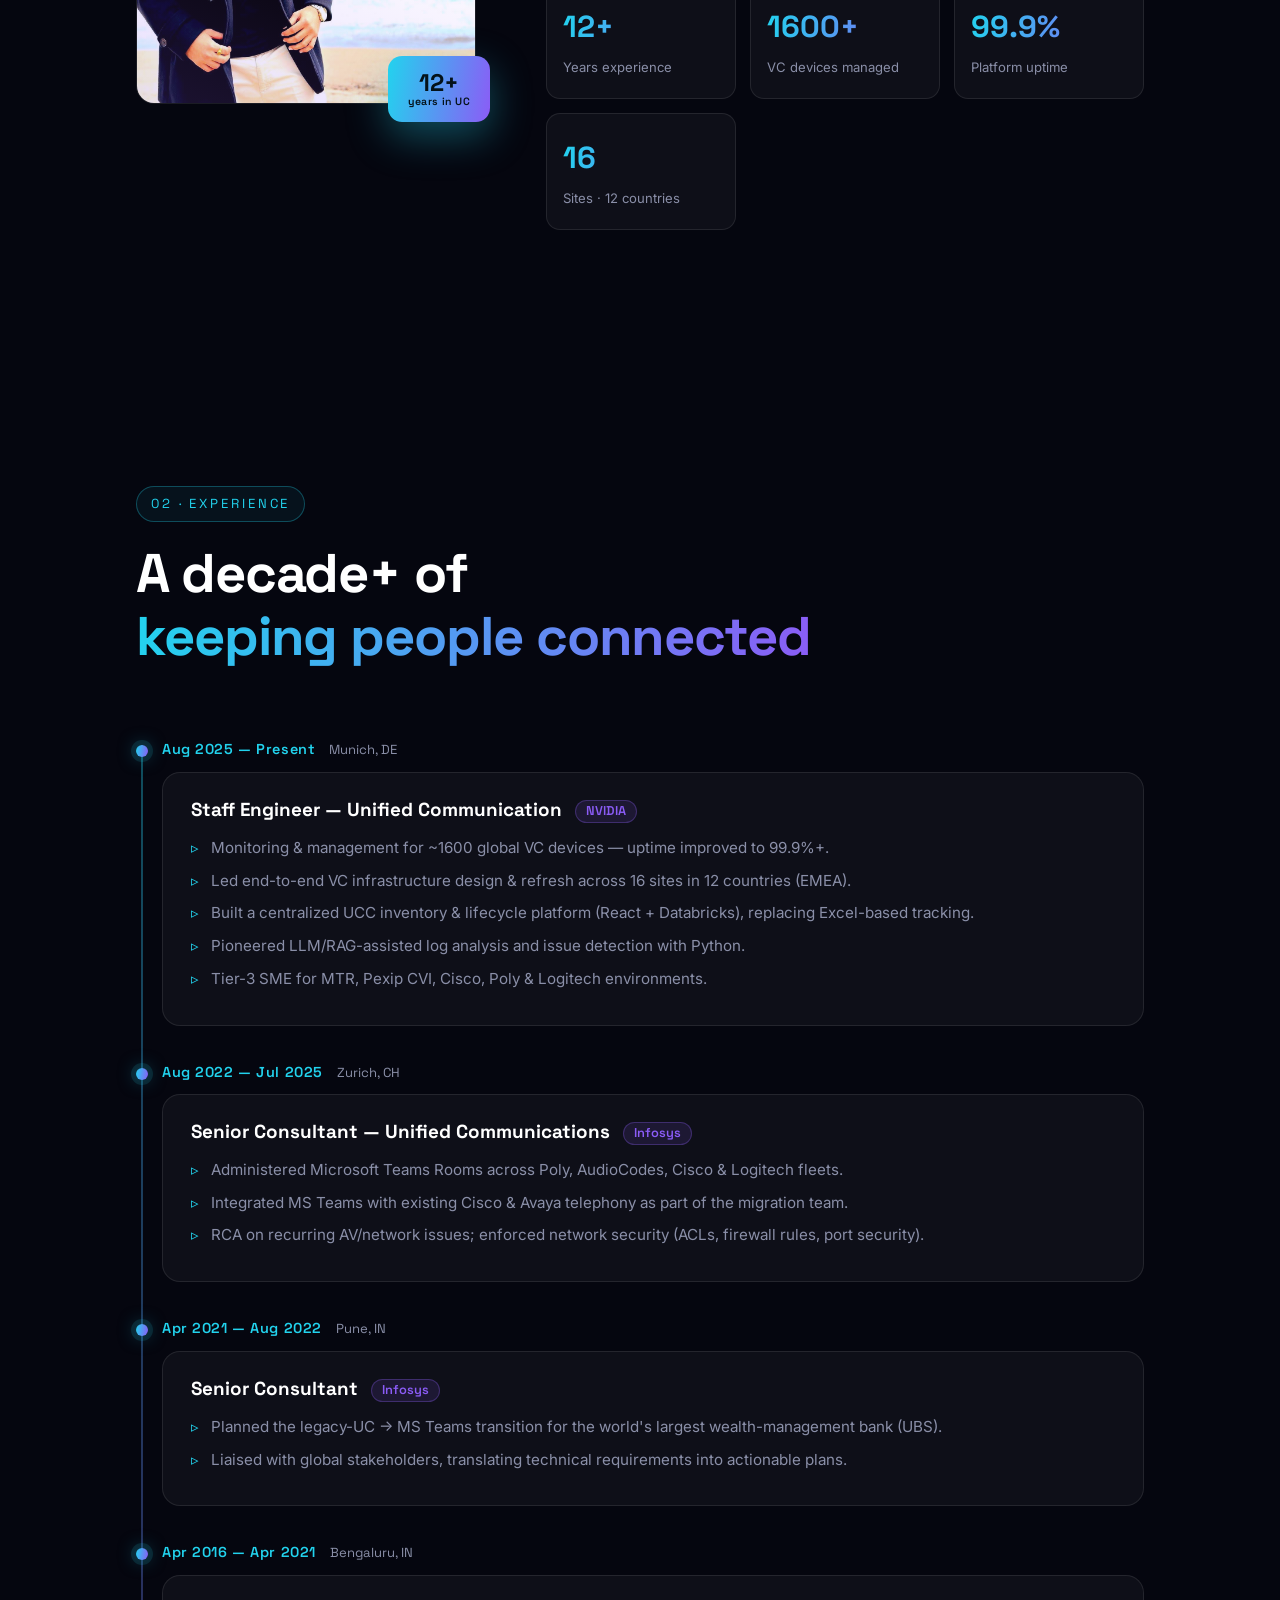
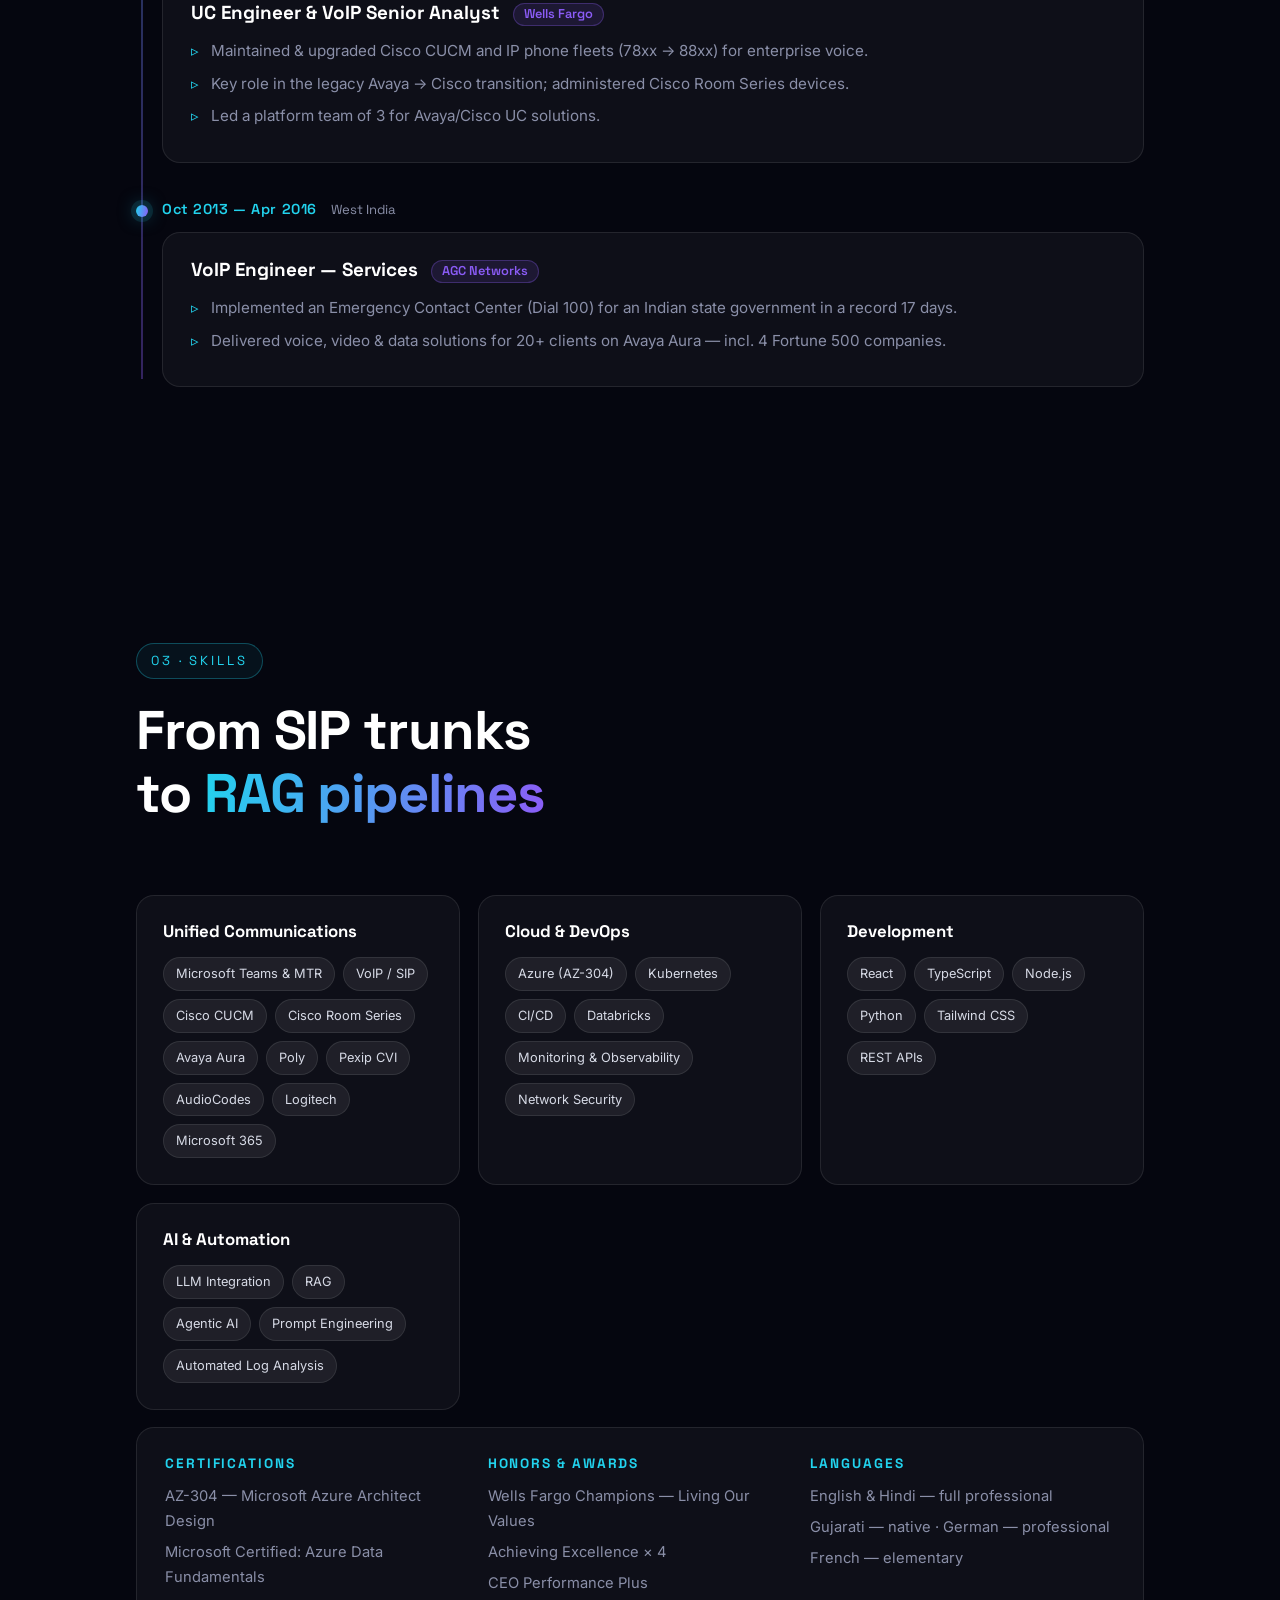
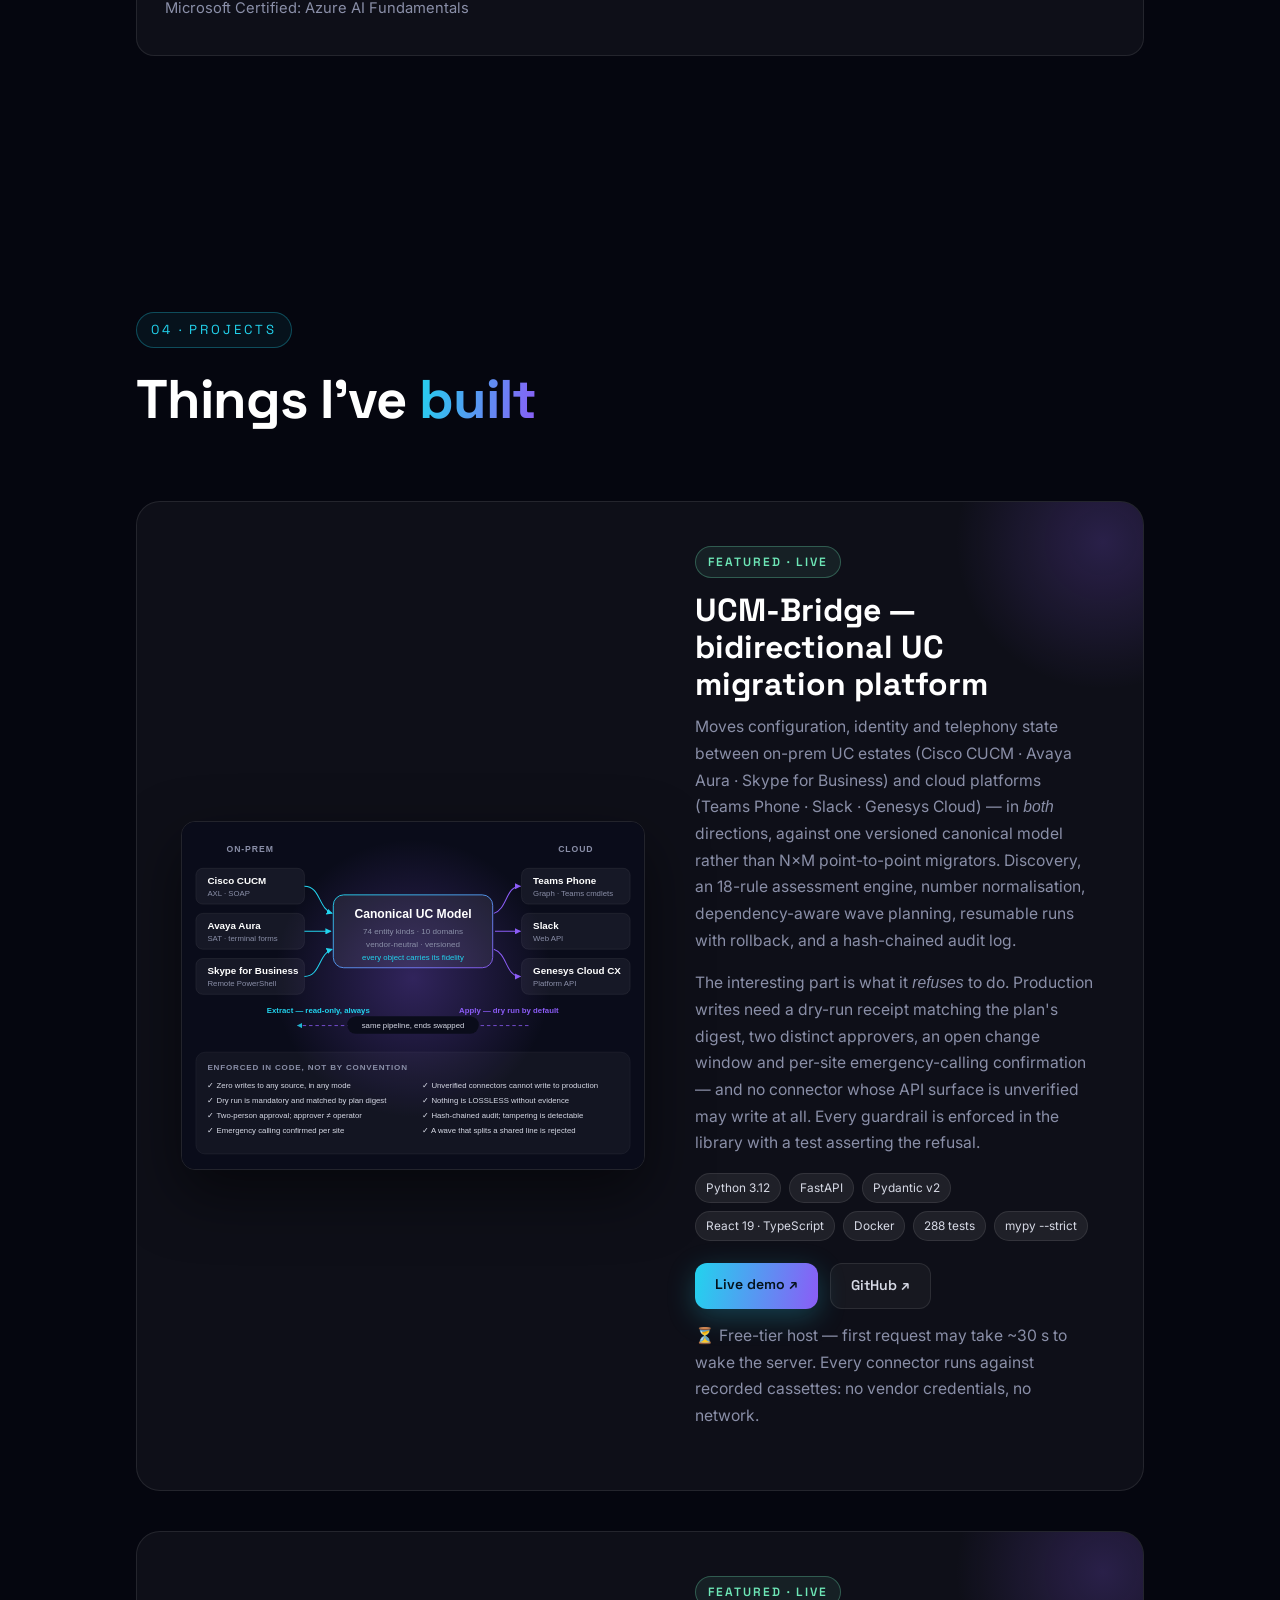
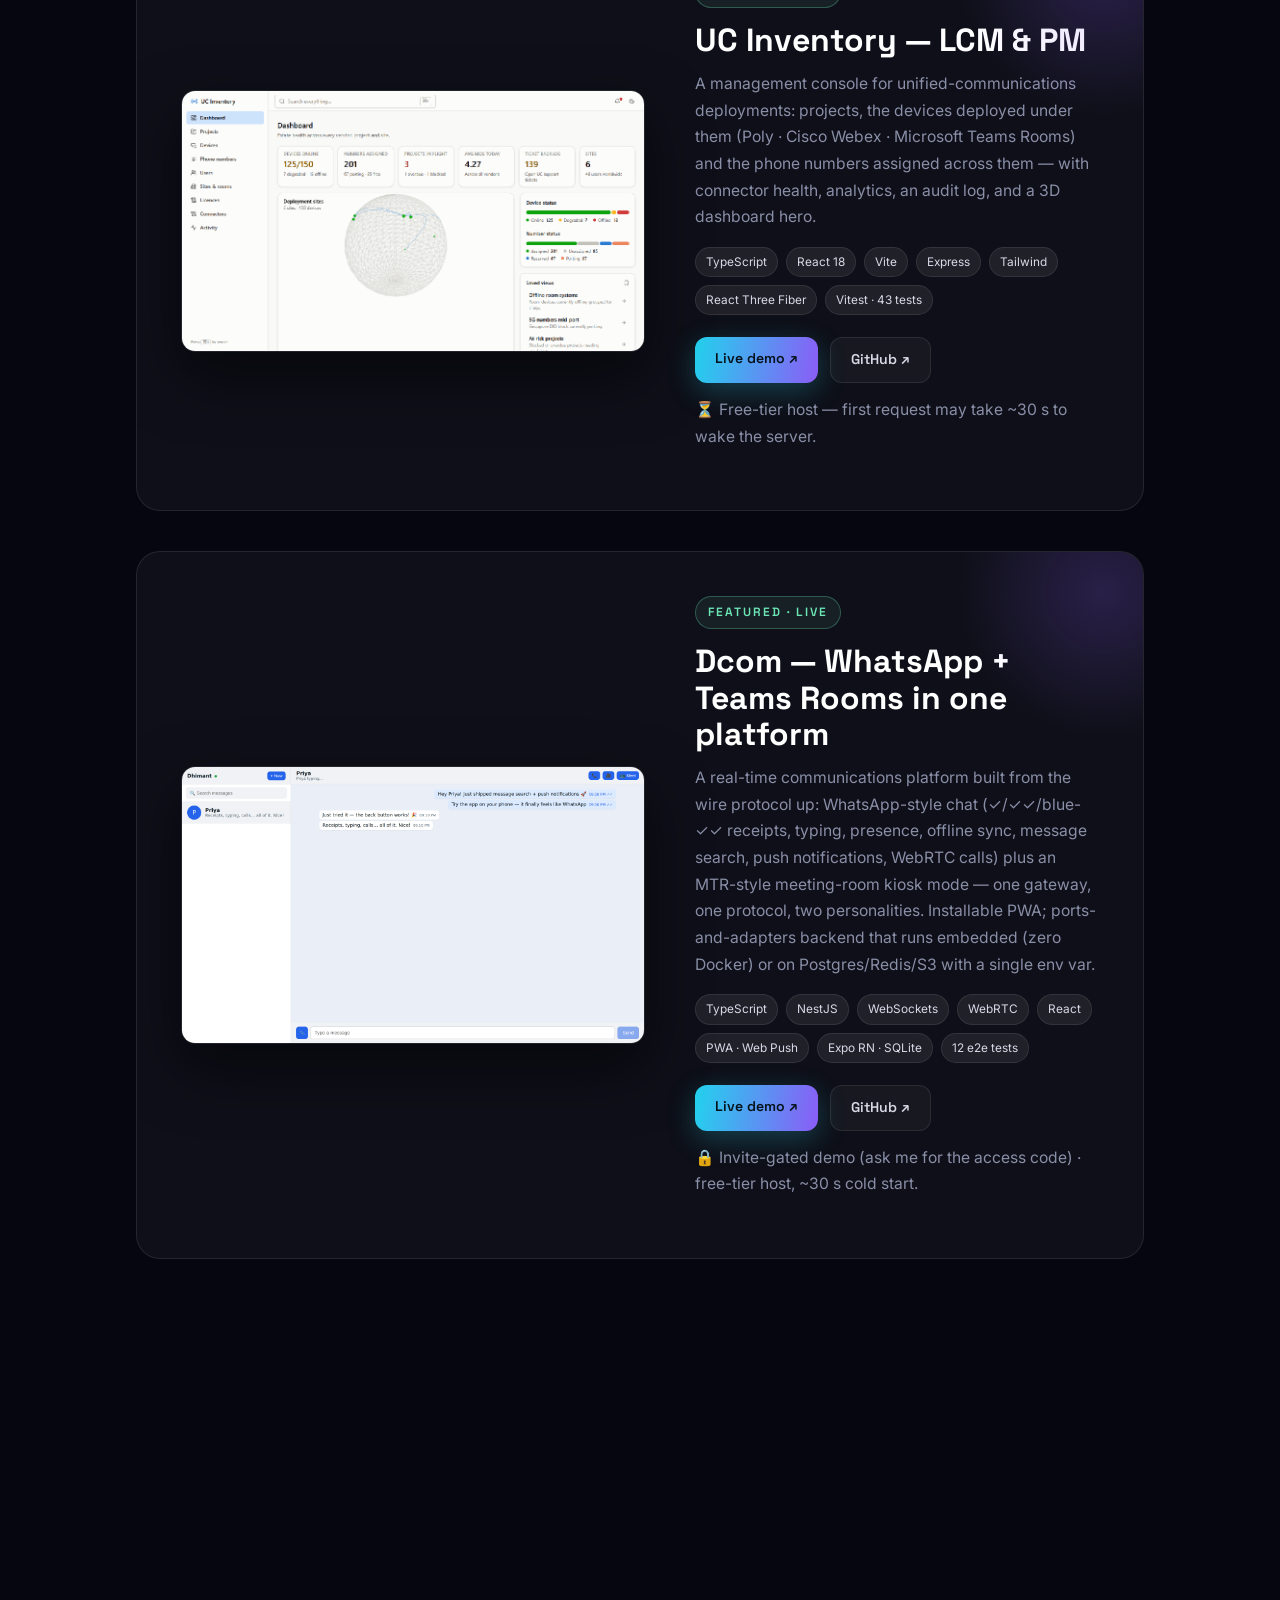
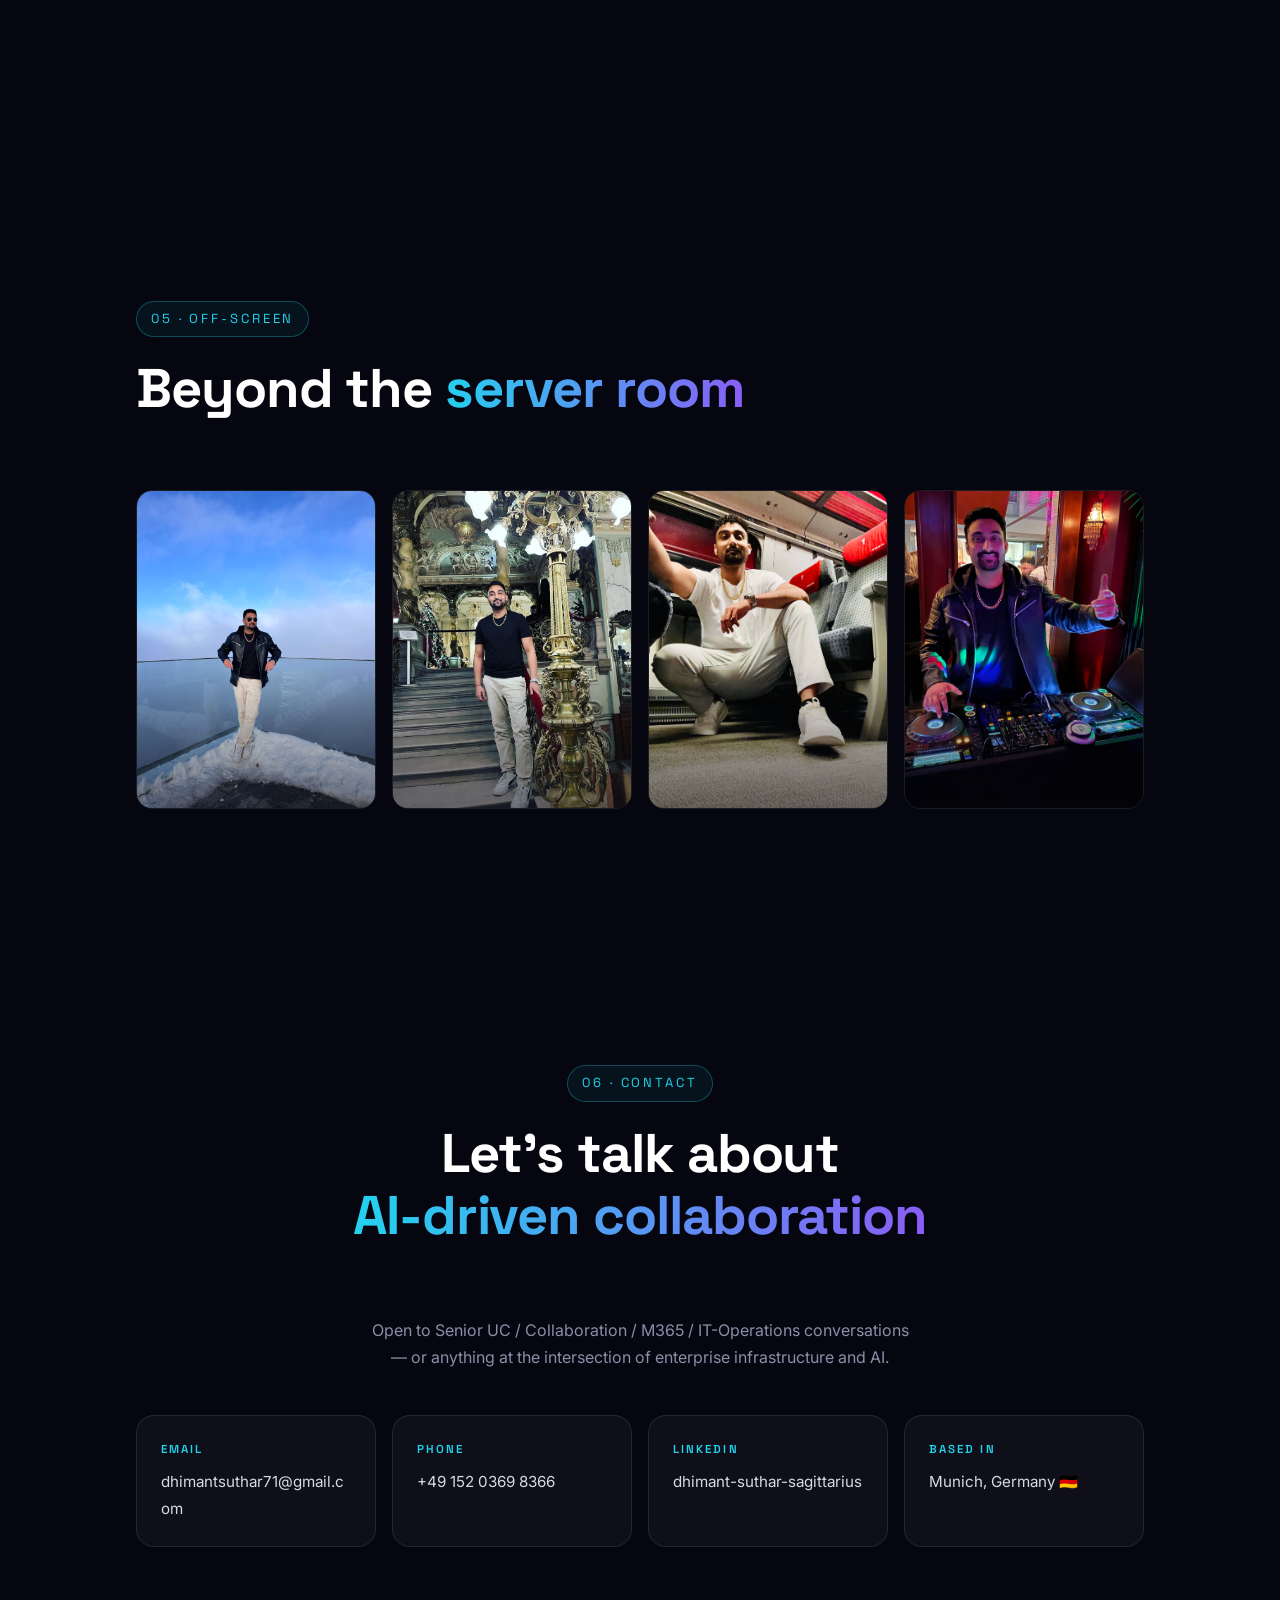
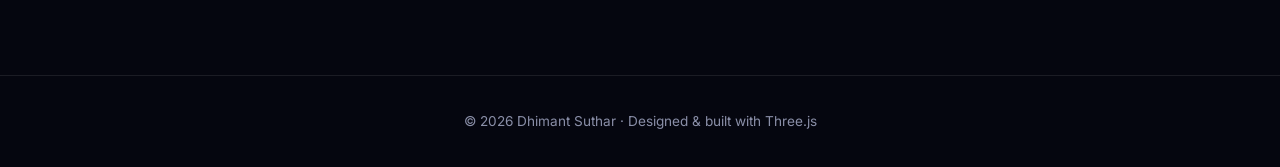
==== commit 0fc40dee: "Add UCM-Bridge (bidirectional UC migration platform) as a featured project Leads the projects sectio" ====
--- a/index.html
+++ b/index.html
@@ -240,6 +240,42 @@
         <h2>Things I've <span class="grad">built</span></h2>
       </div>
 
+      <!-- Featured project: UCM-Bridge -->
+      <article class="feature reveal">
+        <div class="feature__media tilt">
+          <img src="assets/img/ucm-bridge-architecture.svg" alt="UCM-Bridge architecture — six platform connectors extract into one canonical UC model and apply back out in both directions, behind enforced guardrails" loading="lazy">
+        </div>
+        <div class="feature__body">
+          <span class="feature__tag">Featured · Live</span>
+          <h3>UCM-Bridge — bidirectional UC migration platform</h3>
+          <p>
+            Moves configuration, identity and telephony state between on-prem UC estates
+            (Cisco CUCM · Avaya Aura · Skype for Business) and cloud platforms
+            (Teams Phone · Slack · Genesys Cloud) — in <em>both</em> directions, against one
+            versioned canonical model rather than N×M point-to-point migrators. Discovery,
+            an 18-rule assessment engine, number normalisation, dependency-aware wave planning,
+            resumable runs with rollback, and a hash-chained audit log.
+          </p>
+          <p>
+            The interesting part is what it <em>refuses</em> to do. Production writes need a
+            dry-run receipt matching the plan's digest, two distinct approvers, an open change
+            window and per-site emergency-calling confirmation — and no connector whose API
+            surface is unverified may write at all. Every guardrail is enforced in the library
+            with a test asserting the refusal.
+          </p>
+          <div class="chips chips--sm">
+            <span>Python 3.12</span><span>FastAPI</span><span>Pydantic v2</span>
+            <span>React 19 · TypeScript</span><span>Docker</span><span>288 tests</span>
+            <span>mypy --strict</span>
+          </div>
+          <div class="feature__links">
+            <a class="btn btn--solid btn--sm" href="https://ucm-bridge-console.onrender.com/" target="_blank" rel="noopener">Live demo ↗</a>
+            <a class="btn btn--ghost btn--sm" href="https://github.com/dhimant6/UC-Bridge" target="_blank" rel="noopener">GitHub ↗</a>
+          </div>
+          <p class="feature__note">⏳ Free-tier host — first request may take ~30&nbsp;s to wake the server. Every connector runs against recorded cassettes: no vendor credentials, no network.</p>
+        </div>
+      </article>
+
       <!-- Featured project -->
       <article class="feature reveal">
         <div class="feature__media tilt">
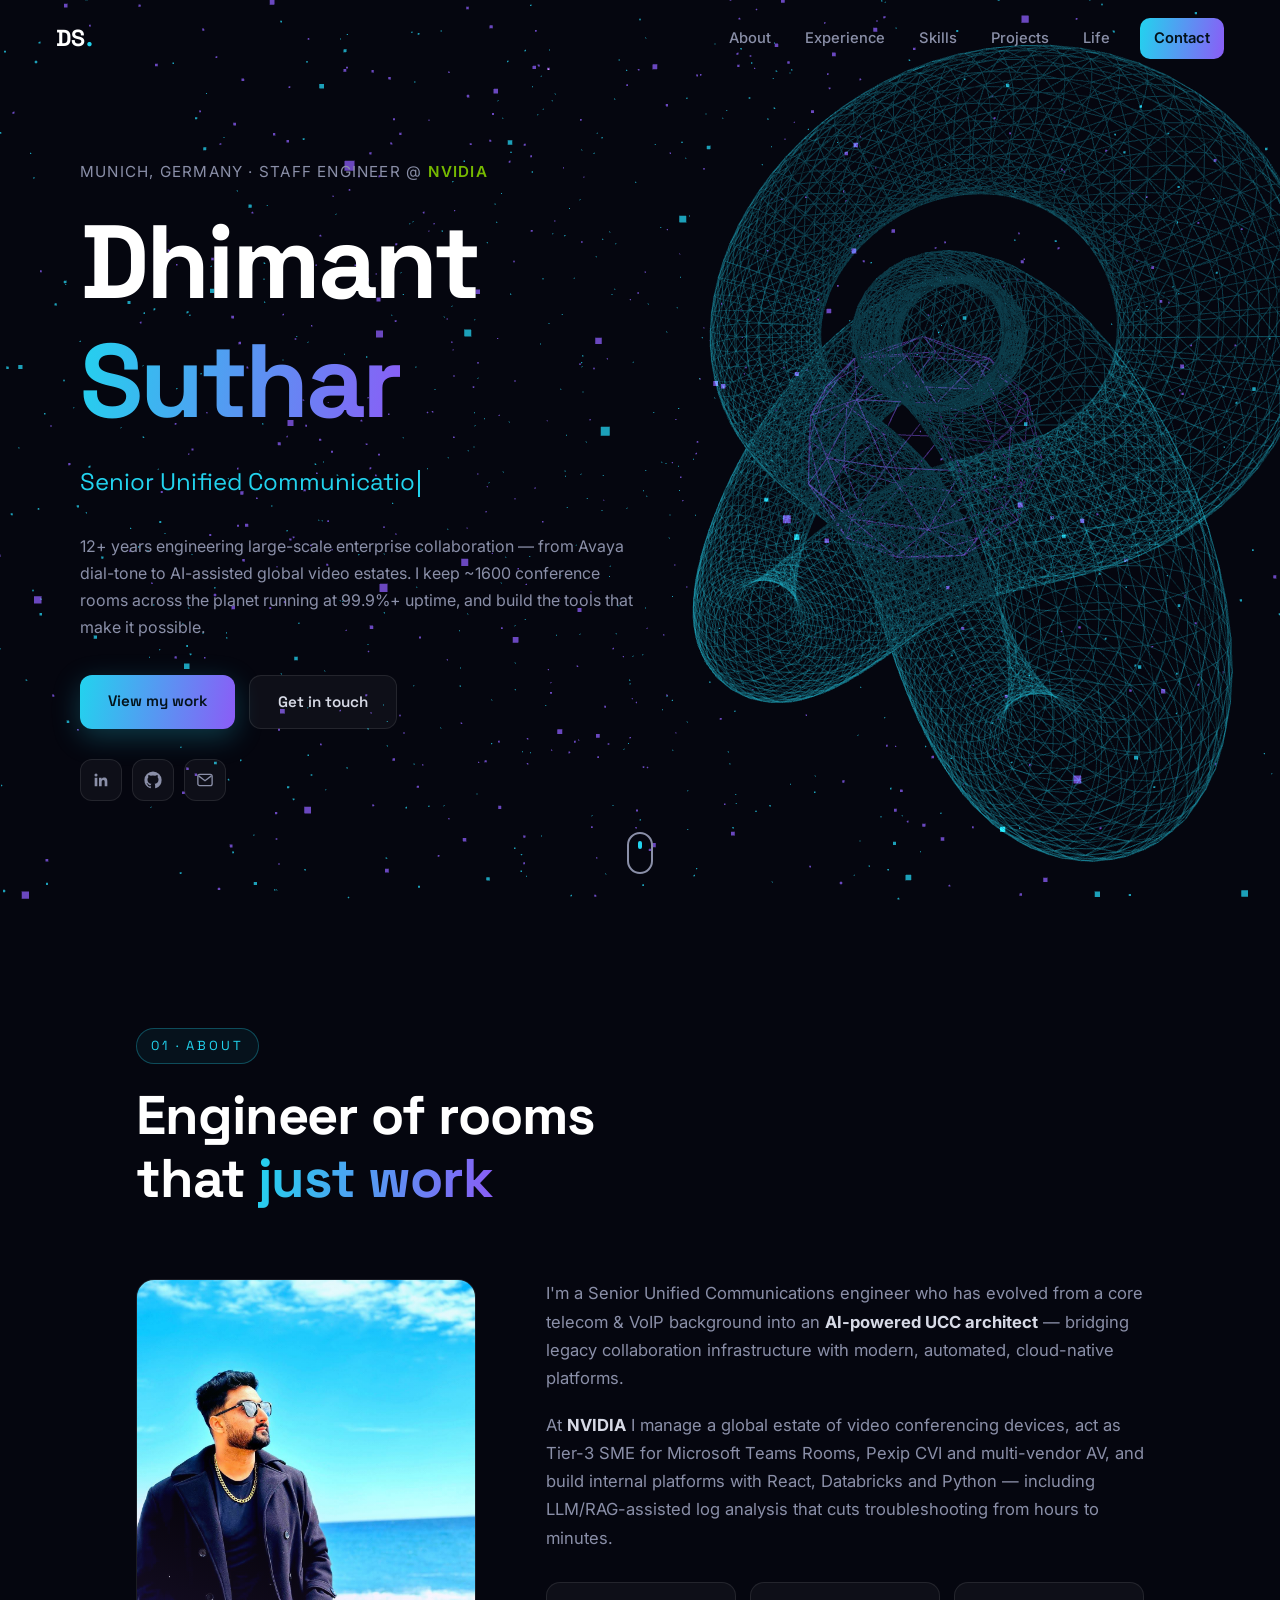
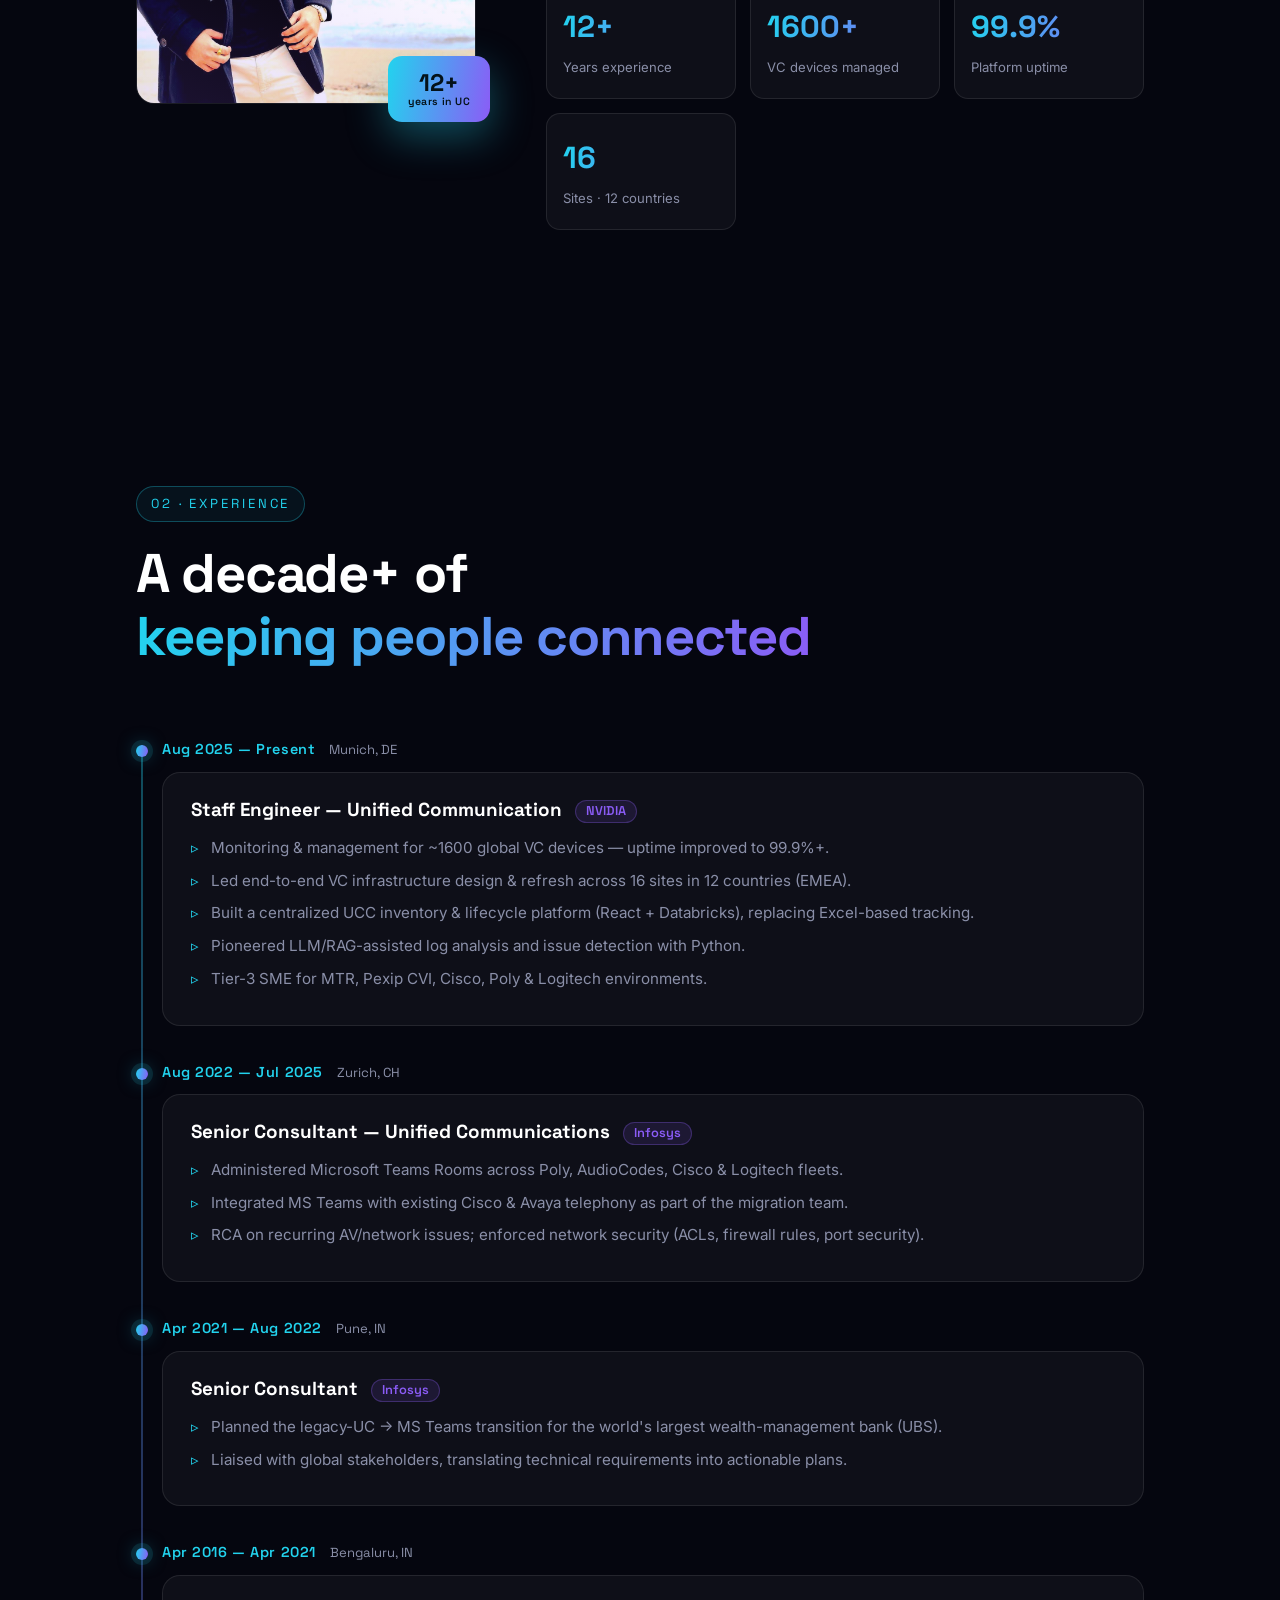
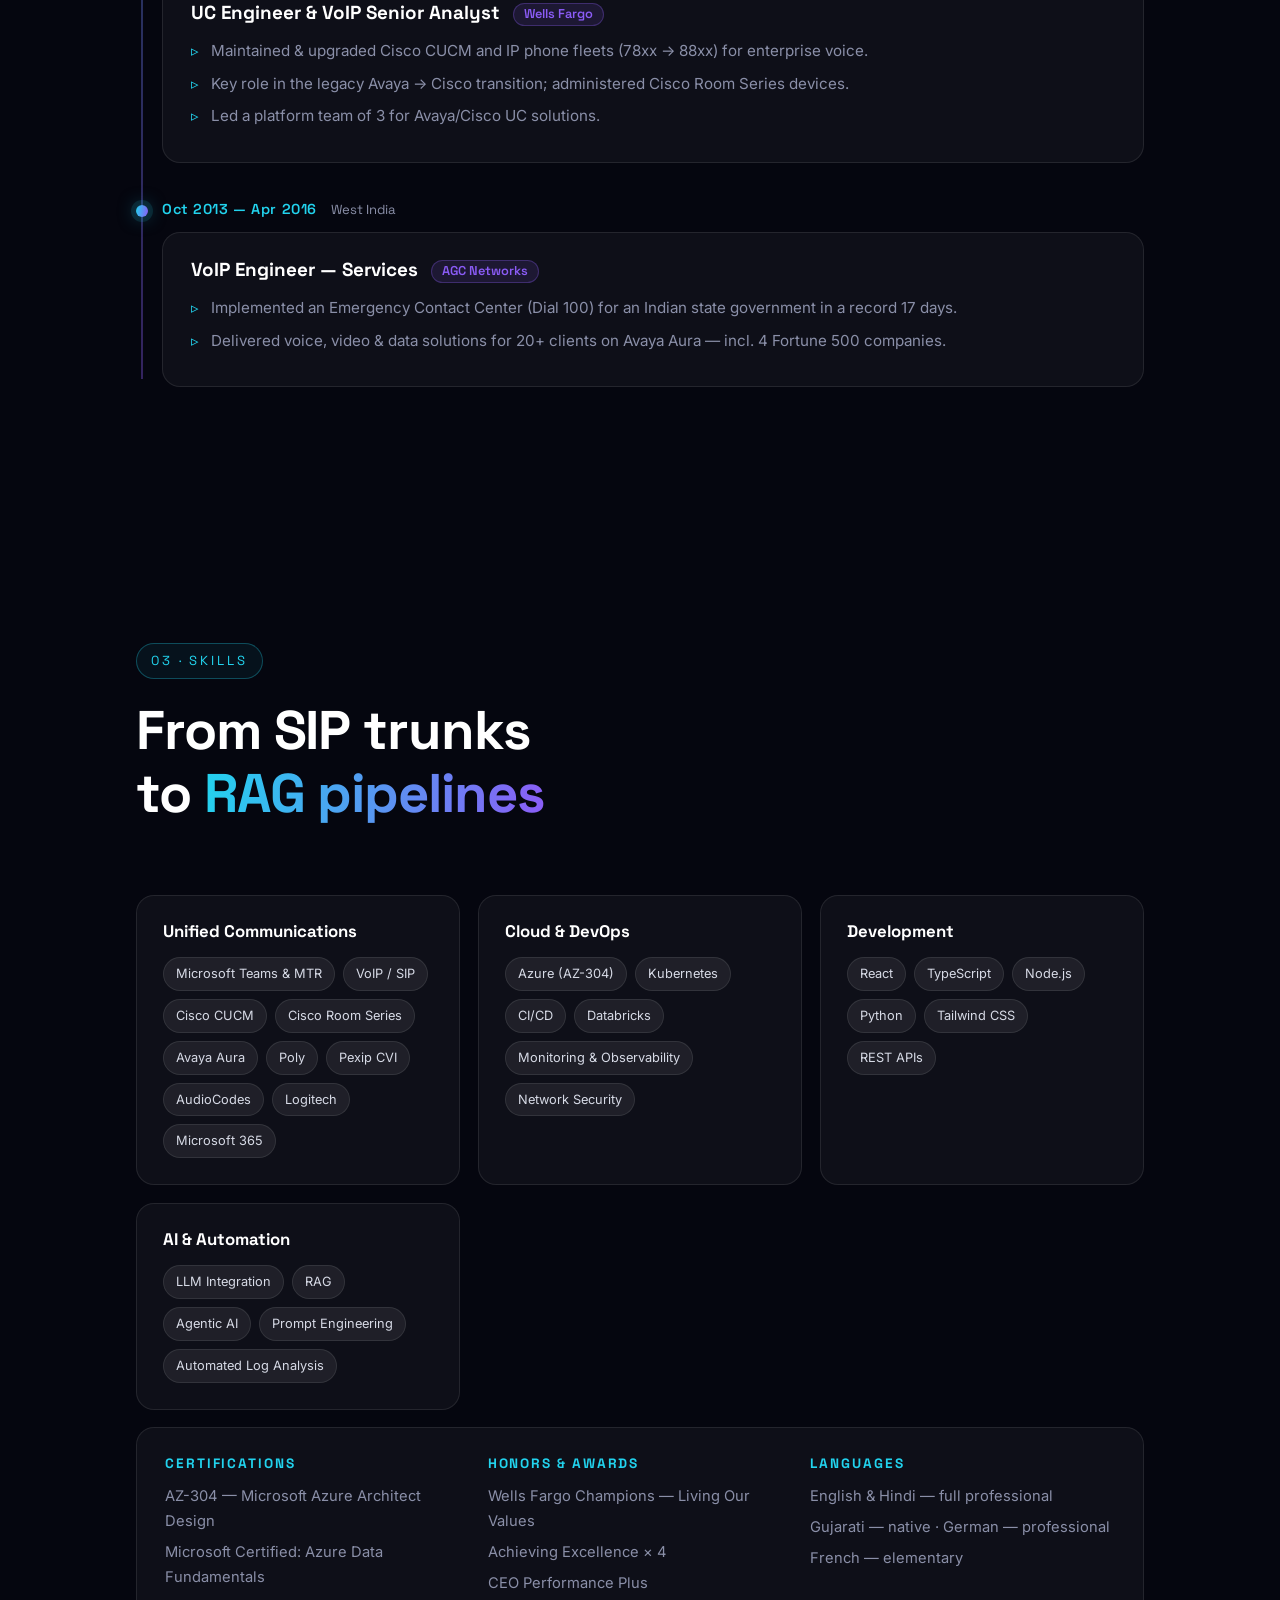
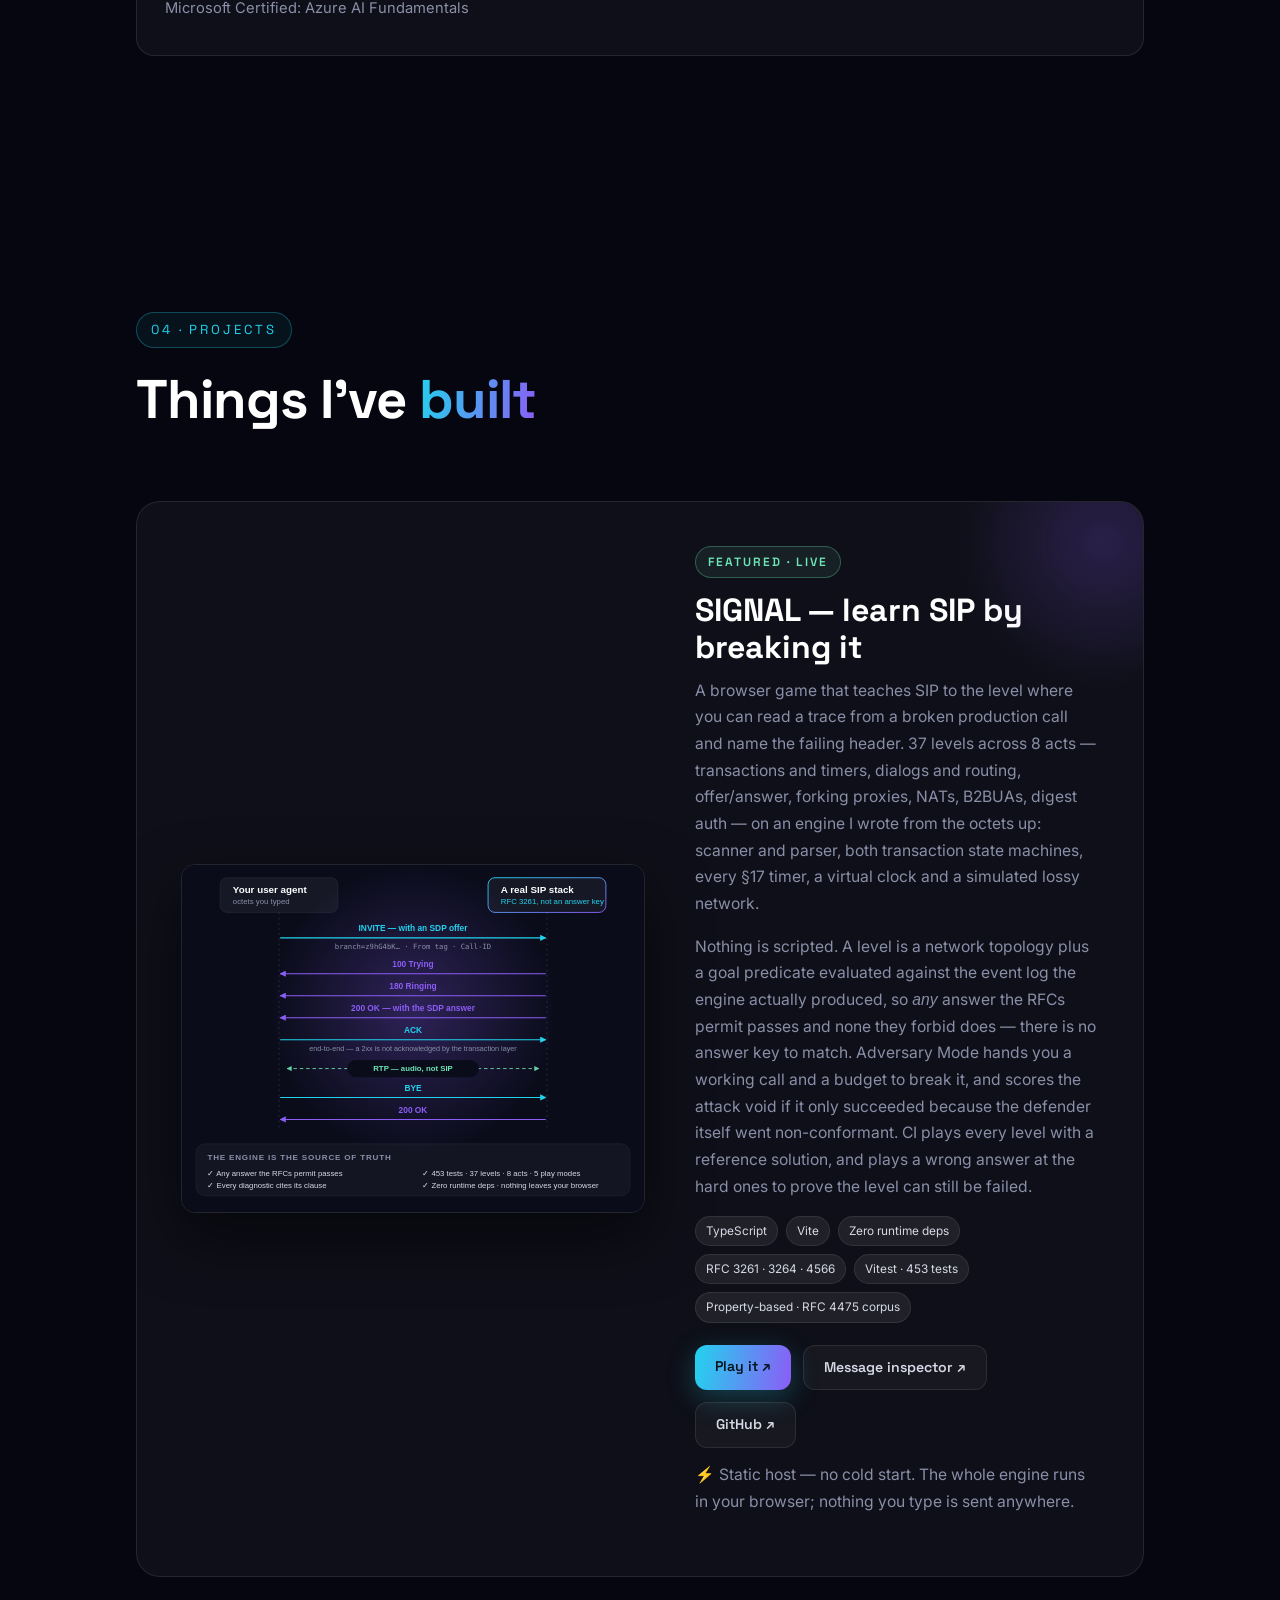
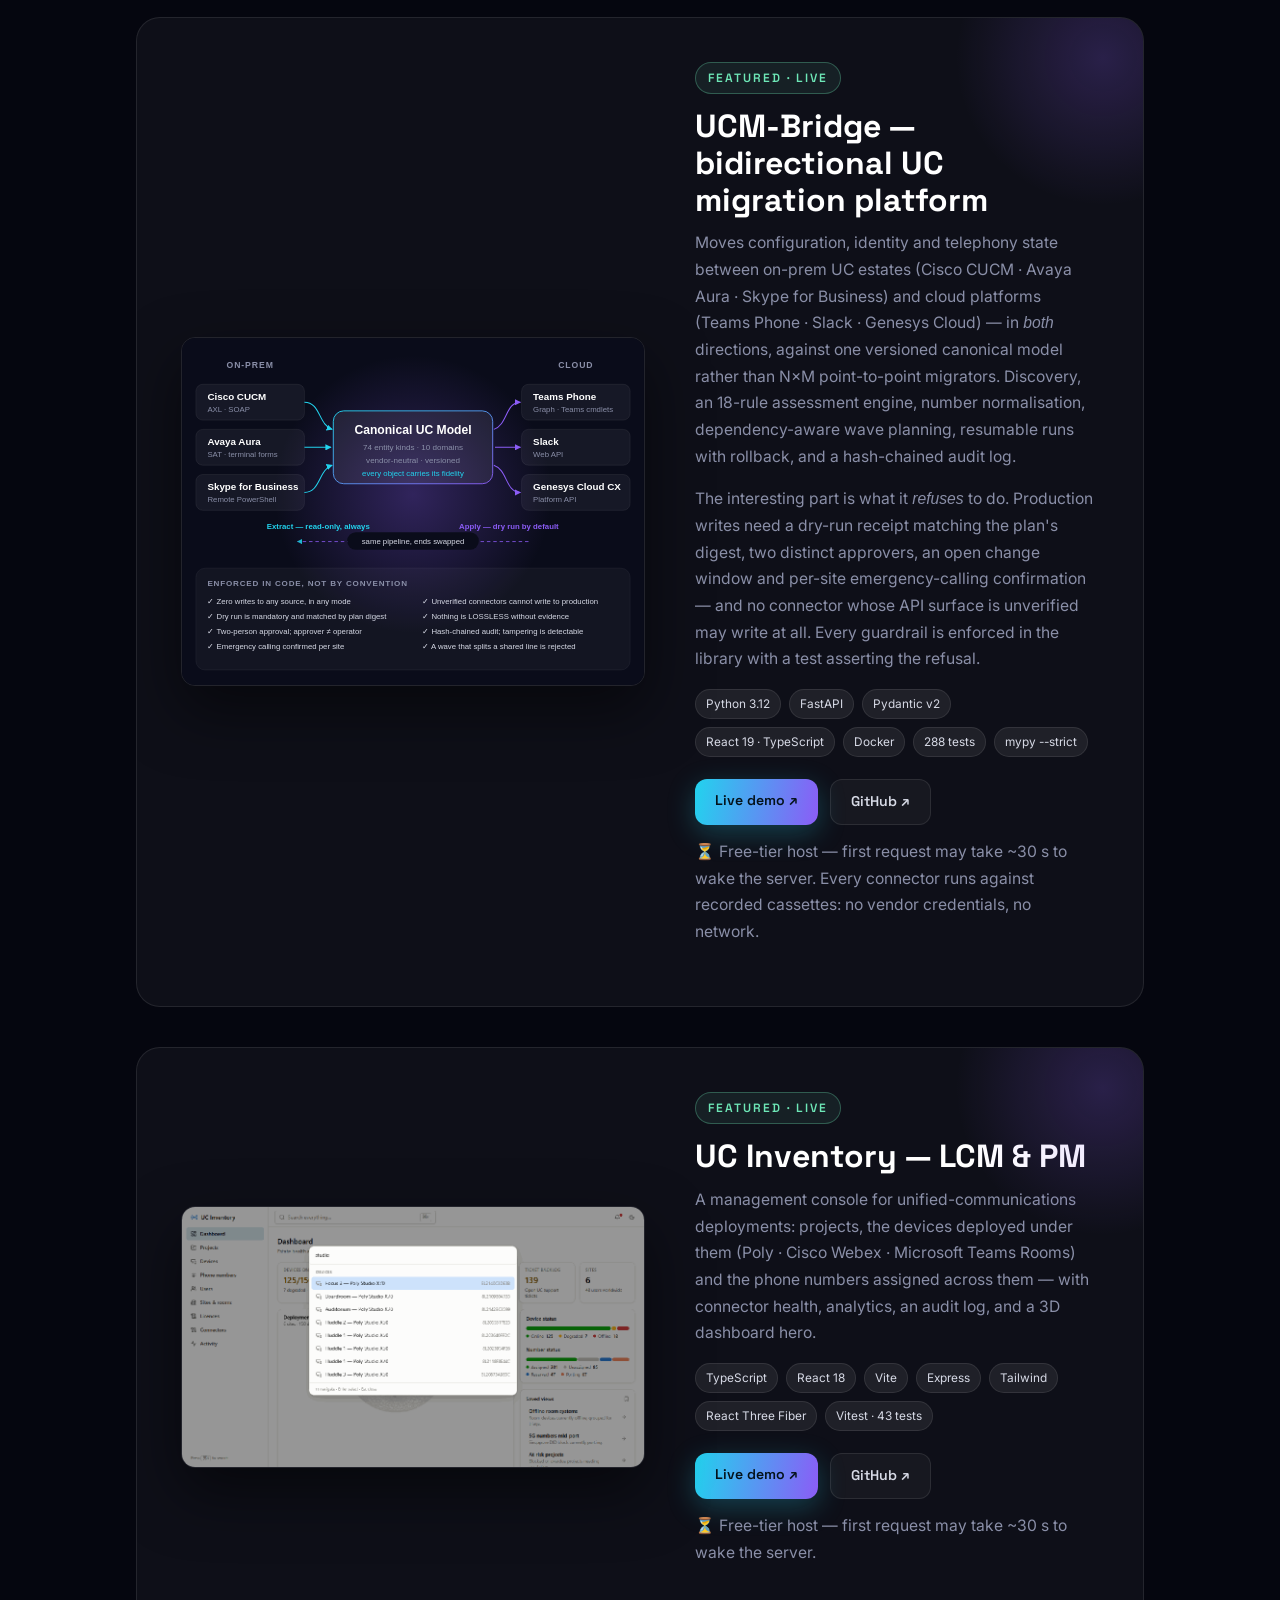
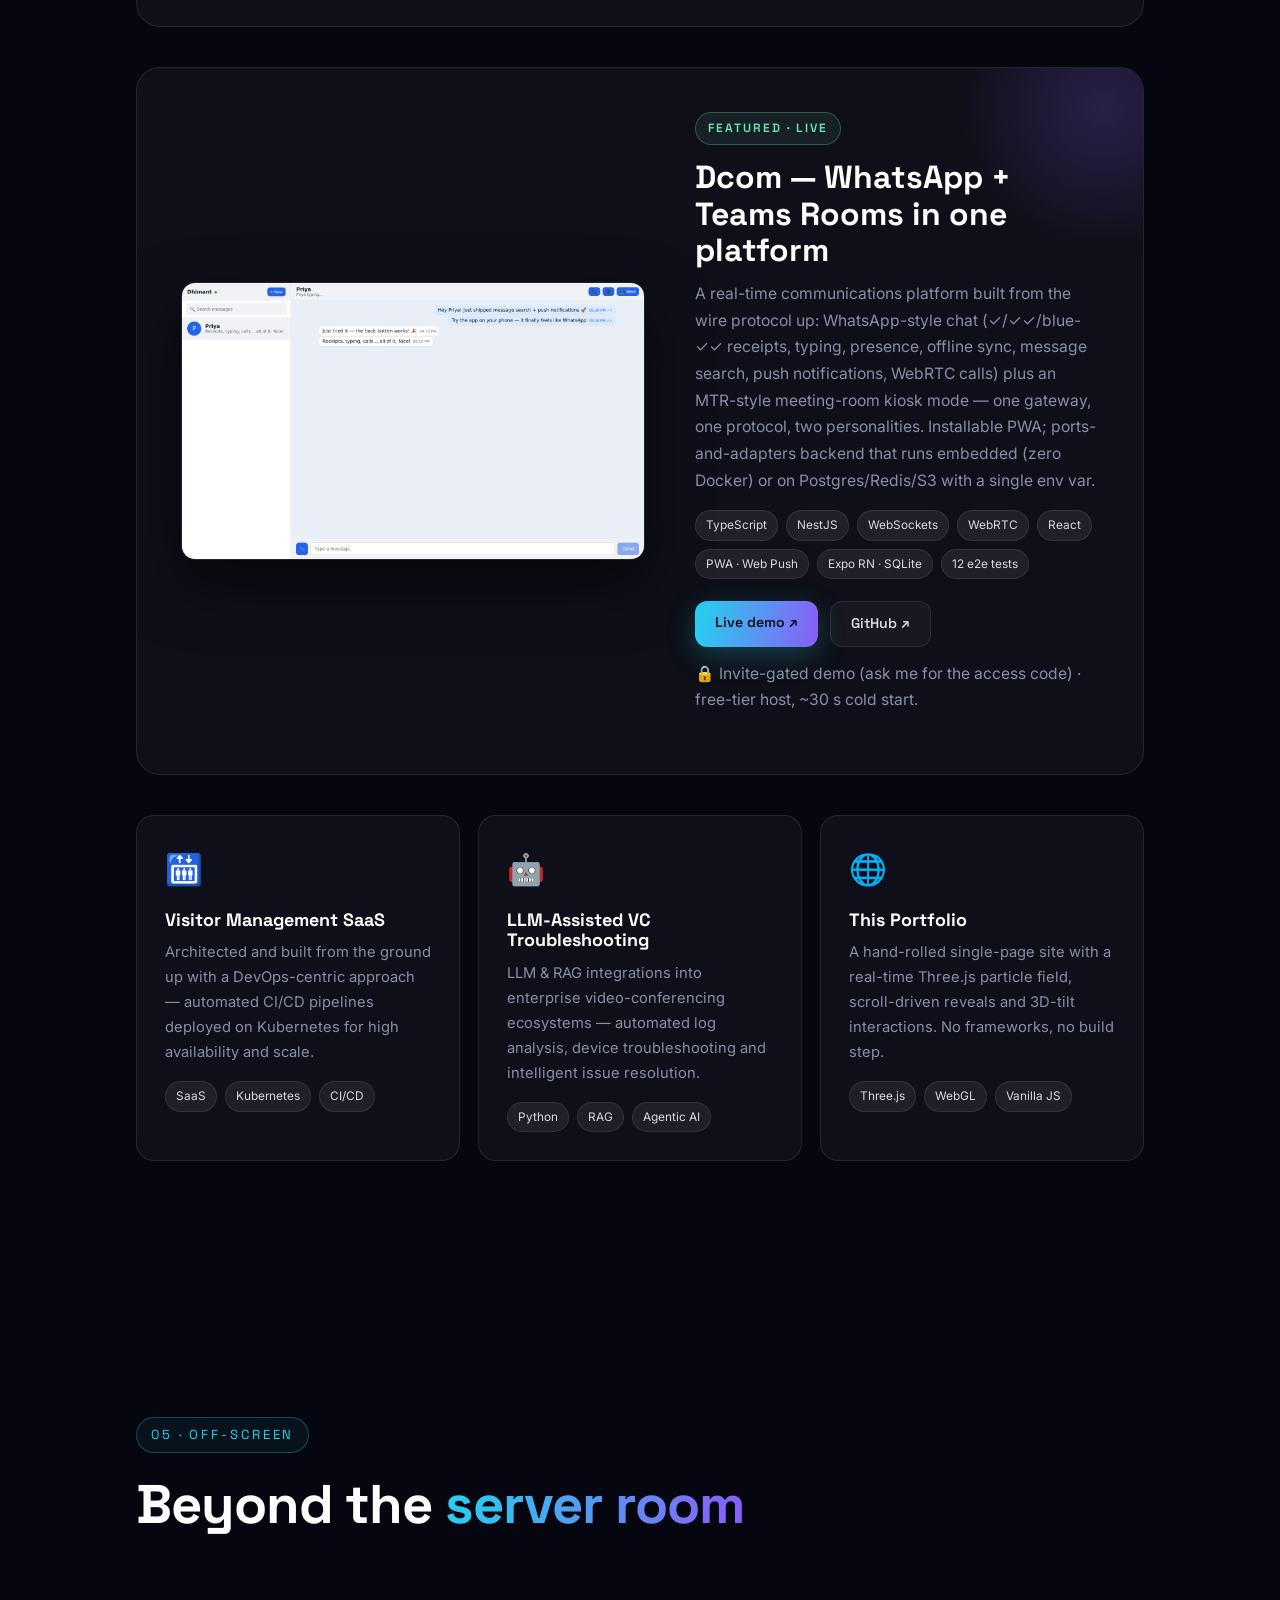
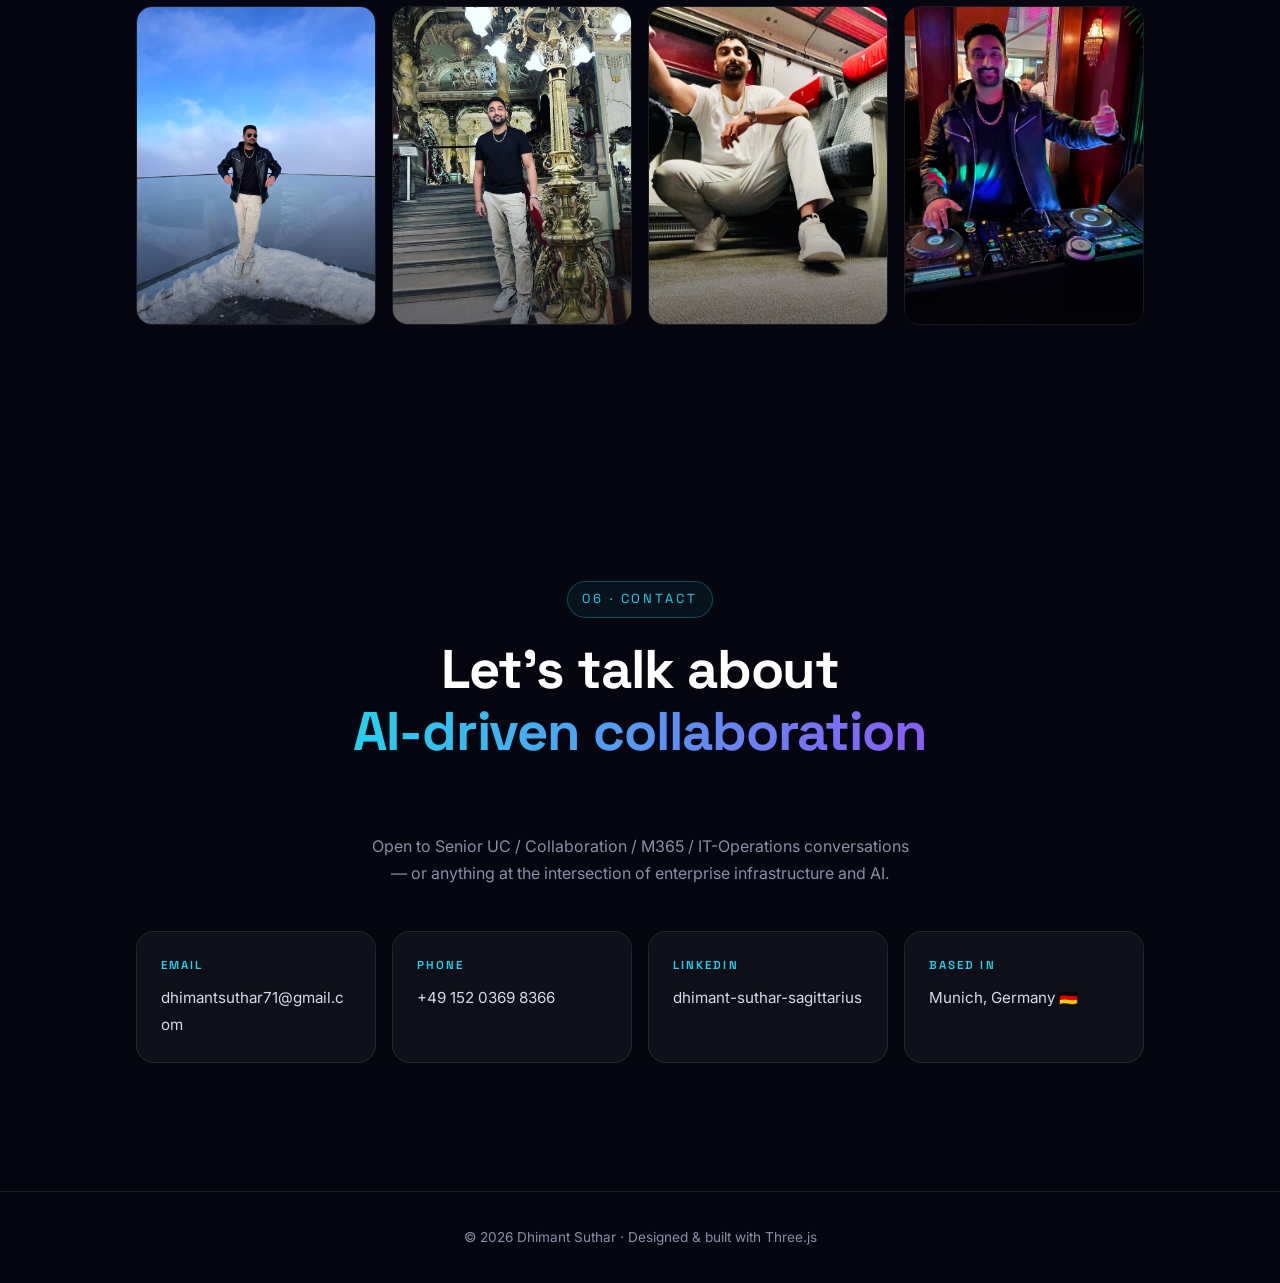
==== commit 76ce3f74: "Add SIGNAL (SIP learning game on a real RFC 3261 engine) as the lead project Goes above UCM-Bridge: " ====
--- a/index.html
+++ b/index.html
@@ -240,6 +240,43 @@
         <h2>Things I've <span class="grad">built</span></h2>
       </div>
 
+      <!-- Featured project: SIGNAL -->
+      <article class="feature reveal">
+        <div class="feature__media tilt">
+          <img src="assets/img/signal-call-ladder.svg" alt="SIGNAL call ladder — an INVITE dialog against a real SIP stack: 100 Trying, 180 Ringing, 200 OK carrying the SDP answer, an end-to-end ACK, RTP flowing beside the signalling, then BYE" loading="lazy">
+        </div>
+        <div class="feature__body">
+          <span class="feature__tag">Featured · Live</span>
+          <h3>SIGNAL — learn SIP by breaking it</h3>
+          <p>
+            A browser game that teaches SIP to the level where you can read a trace from a broken
+            production call and name the failing header. 37 levels across 8 acts — transactions and
+            timers, dialogs and routing, offer/answer, forking proxies, NATs, B2BUAs, digest auth —
+            on an engine I wrote from the octets up: scanner and parser, both transaction state
+            machines, every §17 timer, a virtual clock and a simulated lossy network.
+          </p>
+          <p>
+            Nothing is scripted. A level is a network topology plus a goal predicate evaluated against
+            the event log the engine actually produced, so <em>any</em> answer the RFCs permit passes and
+            none they forbid does — there is no answer key to match. Adversary Mode hands you a working
+            call and a budget to break it, and scores the attack void if it only succeeded because the
+            defender itself went non-conformant. CI plays every level with a reference solution, and
+            plays a wrong answer at the hard ones to prove the level can still be failed.
+          </p>
+          <div class="chips chips--sm">
+            <span>TypeScript</span><span>Vite</span><span>Zero runtime deps</span>
+            <span>RFC 3261 · 3264 · 4566</span><span>Vitest · 453 tests</span>
+            <span>Property-based · RFC 4475 corpus</span>
+          </div>
+          <div class="feature__links">
+            <a class="btn btn--solid btn--sm" href="https://dhimant6.github.io/signal-sip/" target="_blank" rel="noopener">Play it ↗</a>
+            <a class="btn btn--ghost btn--sm" href="https://dhimant6.github.io/signal-sip/inspector/" target="_blank" rel="noopener">Message inspector ↗</a>
+            <a class="btn btn--ghost btn--sm" href="https://github.com/dhimant6/signal-sip" target="_blank" rel="noopener">GitHub ↗</a>
+          </div>
+          <p class="feature__note">⚡ Static host — no cold start. The whole engine runs in your browser; nothing you type is sent anywhere.</p>
+        </div>
+      </article>
+
       <!-- Featured project: UCM-Bridge -->
       <article class="feature reveal">
         <div class="feature__media tilt">
